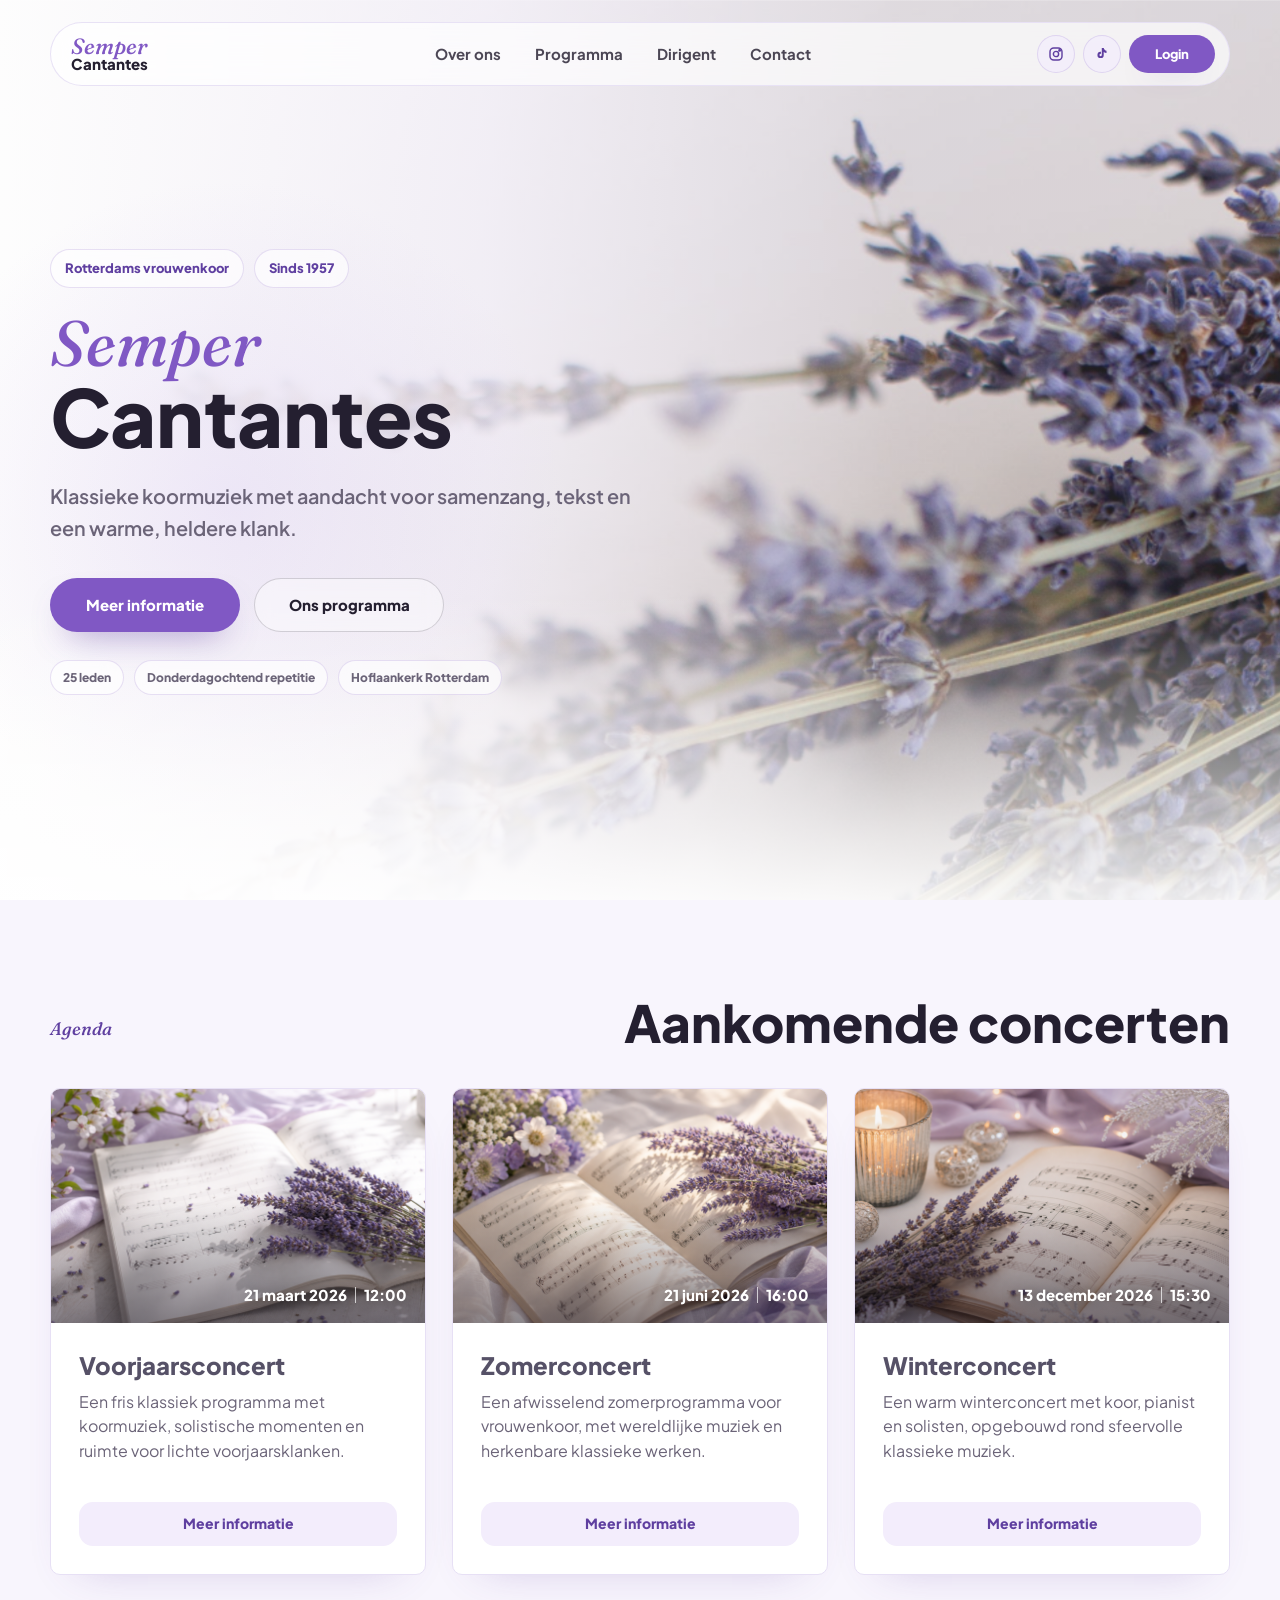
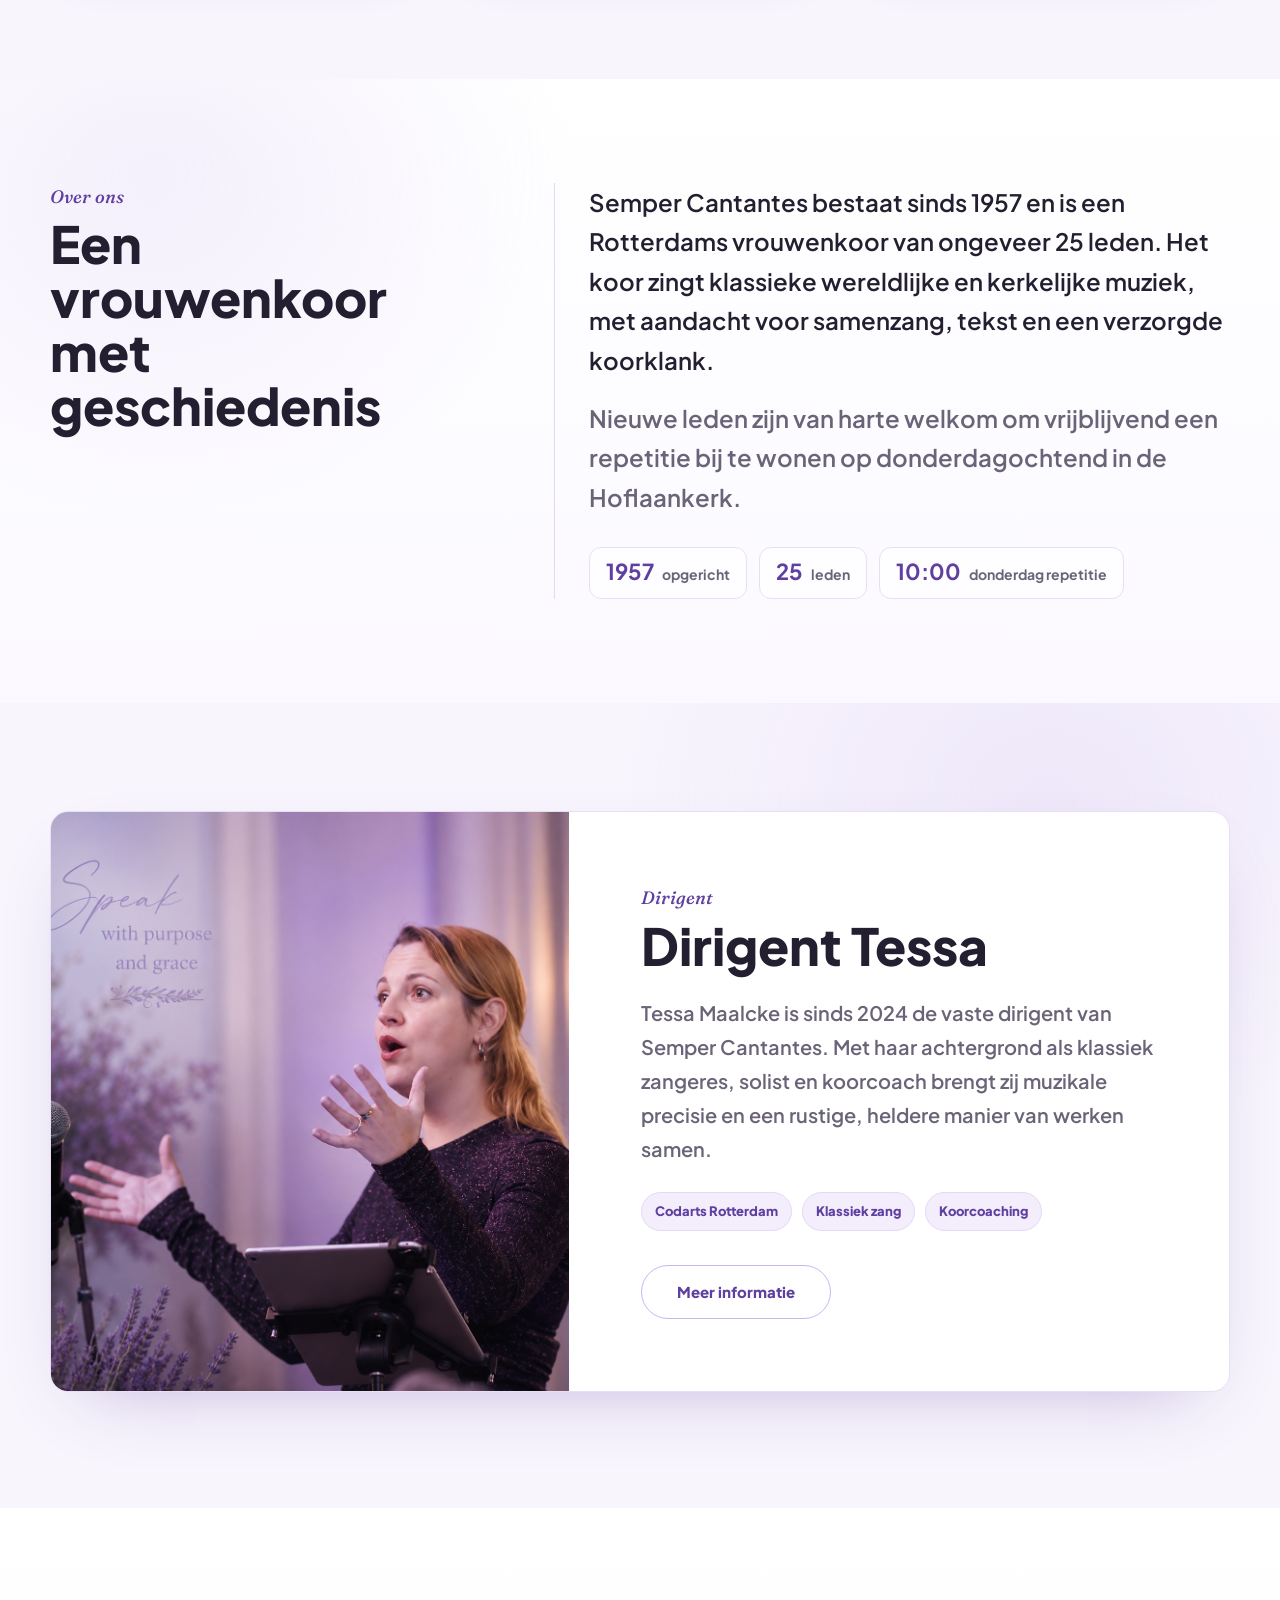
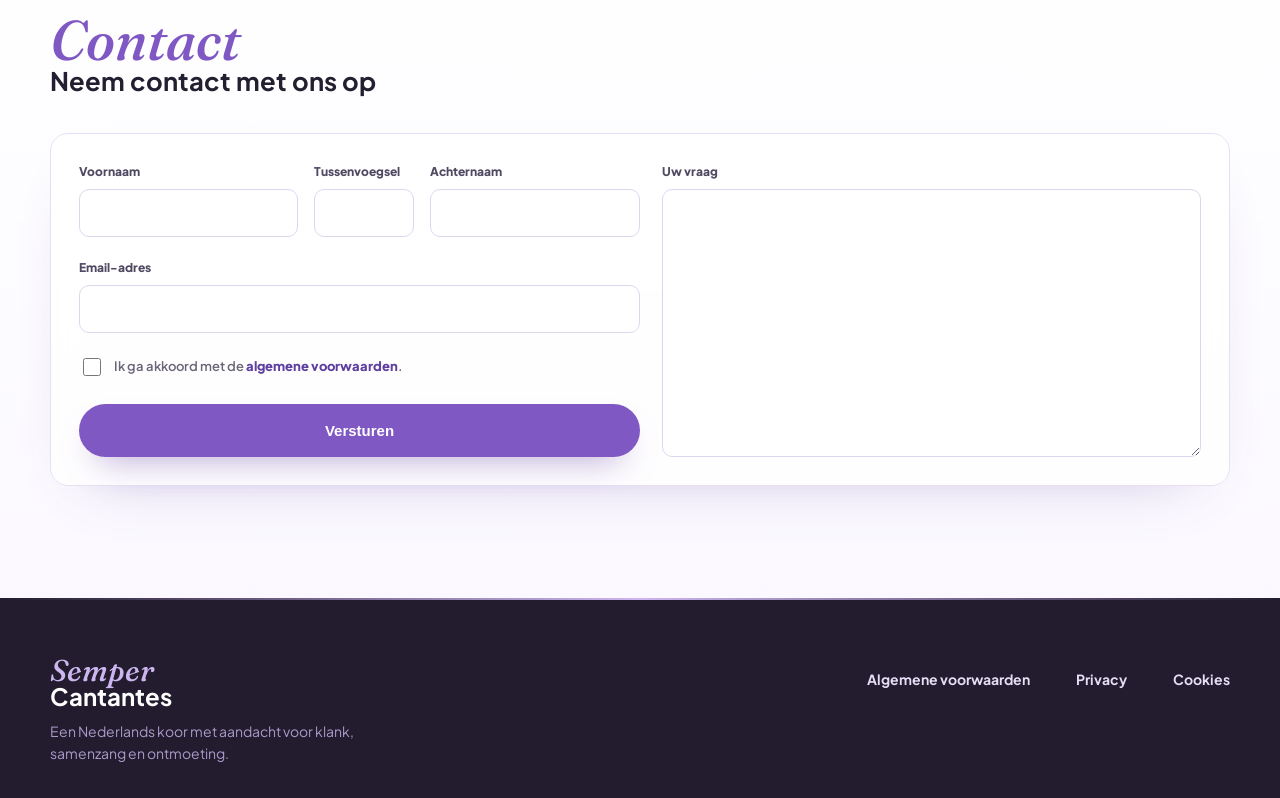
==== index.html @ 32cbefc5 "Trigger branch Pages refresh" ====
<!doctype html>
<html lang="nl">
  <head>
    <meta charset="utf-8">
    <meta name="viewport" content="width=device-width, initial-scale=1">
    <title>Semper Cantantes</title>
    <meta
      name="description"
      content="Semper Cantantes is een Nederlands koor met concerten, informatie over de dirigent en contactmogelijkheden."
    >
    <link rel="preconnect" href="https://fonts.googleapis.com">
    <link rel="preconnect" href="https://fonts.gstatic.com" crossorigin>
    <link
      href="https://fonts.googleapis.com/css2?family=Fraunces:ital,opsz,wght@0,9..144,500;0,9..144,650;1,9..144,500;1,9..144,650&family=Plus+Jakarta+Sans:wght@400;500;600;700;800&display=swap"
      rel="stylesheet"
    >
    <link rel="stylesheet" href="styles.css?v=mobile-20260706">
  </head>
  <body data-version="mobile-20260706">
    <header class="hero" id="home">
      <nav class="site-nav" aria-label="Hoofdnavigatie">
        <a class="nav-brand" href="#home" aria-label="Semper Cantantes home">
          <span>Semper</span>
          <strong>Cantantes</strong>
        </a>
        <details class="mobile-nav">
          <summary aria-label="Open menu">
            <span>Menu</span>
            <i aria-hidden="true"></i>
          </summary>
          <div class="mobile-nav-panel">
            <a class="nav-link" href="#over-ons">Over ons</a>
            <a class="nav-link" href="#concerten">Programma</a>
            <a class="nav-link" href="#dirigent-title">Dirigent</a>
            <a class="nav-link" href="#contact">Contact</a>
            <div class="mobile-socials" aria-label="Social media">
              <a class="social-link" href="#" aria-label="Instagram">
                <svg viewBox="0 0 24 24" aria-hidden="true">
                  <rect x="4" y="4" width="16" height="16" rx="5"></rect>
                  <circle cx="12" cy="12" r="3.5"></circle>
                  <circle cx="16.8" cy="7.2" r="1"></circle>
                </svg>
              </a>
              <a class="social-link" href="#" aria-label="TikTok">
                <svg viewBox="0 0 24 24" aria-hidden="true">
                  <path d="M14.3 4v9.2a4.2 4.2 0 1 1-3.7-4.1v2.8a1.5 1.5 0 1 0 1.1 1.4V4h2.6c.4 2 1.8 3.4 3.7 3.8v2.7a6.6 6.6 0 0 1-3.7-1.2Z"></path>
                </svg>
              </a>
              <a class="login-link" href="#">Login</a>
            </div>
          </div>
        </details>
        <div class="nav-links">
          <a class="nav-link" href="#over-ons">Over ons</a>
          <a class="nav-link" href="#concerten">Programma</a>
          <a class="nav-link" href="#dirigent-title">Dirigent</a>
          <a class="nav-link" href="#contact">Contact</a>
        </div>
        <div class="nav-actions">
          <a class="social-link" href="#" aria-label="Instagram">
            <svg viewBox="0 0 24 24" aria-hidden="true">
              <rect x="4" y="4" width="16" height="16" rx="5"></rect>
              <circle cx="12" cy="12" r="3.5"></circle>
              <circle cx="16.8" cy="7.2" r="1"></circle>
            </svg>
          </a>
          <a class="social-link" href="#" aria-label="TikTok">
            <svg viewBox="0 0 24 24" aria-hidden="true">
              <path d="M14.3 4v9.2a4.2 4.2 0 1 1-3.7-4.1v2.8a1.5 1.5 0 1 0 1.1 1.4V4h2.6c.4 2 1.8 3.4 3.7 3.8v2.7a6.6 6.6 0 0 1-3.7-1.2Z"></path>
            </svg>
          </a>
          <a class="login-link" href="#">Login</a>
        </div>
      </nav>

      <div class="hero-content">
        <div class="hero-kicker">
          <span>Rotterdams vrouwenkoor</span>
          <span>Sinds 1957</span>
        </div>
        <p class="brand-script">Semper</p>
        <h1>Cantantes</h1>
        <p class="hero-copy">
          Klassieke koormuziek met aandacht voor samenzang, tekst en een
          warme, heldere klank.
        </p>
        <div class="hero-actions" aria-label="Belangrijke acties">
          <a class="button button-primary" href="#over-ons">Meer informatie</a>
          <a class="button button-ghost" href="#concerten">Ons programma</a>
        </div>
        <div class="hero-details" aria-label="Kerngegevens Semper Cantantes">
          <span>25 leden</span>
          <span>Donderdagochtend repetitie</span>
          <span>Hoflaankerk Rotterdam</span>
        </div>
      </div>
    </header>

    <main>
      <section class="concert-section" id="concerten" aria-labelledby="concerten-title">
        <div class="section-inner">
          <div class="section-heading">
            <p class="eyebrow">Agenda</p>
            <h2 id="concerten-title">Aankomende concerten</h2>
          </div>

          <div class="concert-grid">
            <article class="concert-card">
              <div class="concert-image">
                <img src="assets/concert-voorjaar.png" alt="Bladmuziek met lavendel en voorjaarsbloesem">
                <div class="concert-date">21 maart 2026 <span></span> 12:00</div>
              </div>
              <div class="concert-body">
                <h3>Voorjaarsconcert</h3>
                <p>Een fris klassiek programma met koormuziek, solistische momenten en ruimte voor lichte voorjaarsklanken.</p>
                <a class="small-button" href="concert.html">Meer informatie</a>
              </div>
            </article>

            <article class="concert-card">
              <div class="concert-image">
                <img src="assets/concert-zomer.png" alt="Zomerse bladmuziek met lavendel en lichte bloemen">
                <div class="concert-date">21 juni 2026 <span></span> 16:00</div>
              </div>
              <div class="concert-body">
                <h3>Zomerconcert</h3>
                <p>Een afwisselend zomerprogramma voor vrouwenkoor, met wereldlijke muziek en herkenbare klassieke werken.</p>
                <a class="small-button" href="concert.html">Meer informatie</a>
              </div>
            </article>

            <article class="concert-card">
              <div class="concert-image">
                <img src="assets/concert-winter.png" alt="Bladmuziek met lavendel en warm winterlicht">
                <div class="concert-date">13 december 2026 <span></span> 15:30</div>
              </div>
              <div class="concert-body">
                <h3>Winterconcert</h3>
                <p>Een warm winterconcert met koor, pianist en solisten, opgebouwd rond sfeervolle klassieke muziek.</p>
                <a class="small-button" href="concert.html">Meer informatie</a>
              </div>
            </article>
          </div>
        </div>
      </section>

      <section class="about-section" id="over-ons" aria-labelledby="over-title">
        <div class="section-inner about-grid">
          <div class="about-heading">
            <p class="eyebrow">Over ons</p>
            <h2 id="over-title">Een vrouwenkoor met geschiedenis</h2>
          </div>
          <div class="about-copy">
            <p>
              Semper Cantantes bestaat sinds 1957 en is een Rotterdams
              vrouwenkoor van ongeveer 25 leden. Het koor zingt klassieke
              wereldlijke en kerkelijke muziek, met aandacht voor samenzang,
              tekst en een verzorgde koorklank.
            </p>
            <p>
              Nieuwe leden zijn van harte welkom om vrijblijvend een repetitie
              bij te wonen op donderdagochtend in de Hoflaankerk.
            </p>
            <div class="about-facts" aria-label="Kerngegevens over Semper Cantantes">
              <span><strong>1957</strong> opgericht</span>
              <span><strong>25</strong> leden</span>
              <span><strong>10:00</strong> donderdag repetitie</span>
            </div>
          </div>
        </div>
      </section>

      <section class="conductor-section" aria-labelledby="dirigent-title">
        <div class="conductor-card">
          <div class="conductor-image">
            <img src="assets/dirigent-tessa-lavender.png" alt="Dirigent Tessa tijdens een repetitie">
          </div>
          <div class="conductor-copy">
            <p class="eyebrow">Dirigent</p>
            <h2 id="dirigent-title">Dirigent Tessa</h2>
            <p>
              Tessa Maalcke is sinds 2024 de vaste dirigent van Semper
              Cantantes. Met haar achtergrond als klassiek zangeres, solist en
              koorcoach brengt zij muzikale precisie en een rustige, heldere
              manier van werken samen.
            </p>
            <div class="conductor-notes" aria-label="Achtergrond van dirigent Tessa">
              <span>Codarts Rotterdam</span>
              <span>Klassiek zang</span>
              <span>Koorcoaching</span>
            </div>
            <a class="button button-outline" href="#contact">Meer informatie</a>
          </div>
        </div>
      </section>

      <section class="contact-section" id="contact" aria-labelledby="contact-title">
        <div class="section-inner">
          <div class="contact-heading">
            <p class="brand-script">Contact</p>
            <h2 id="contact-title">Neem contact met ons op</h2>
          </div>

          <form class="contact-form">
            <div class="form-left">
              <label>
                Voornaam
                <input type="text" name="first-name" autocomplete="given-name">
              </label>
              <label>
                Tussenvoegsel
                <input type="text" name="prefix" autocomplete="additional-name">
              </label>
              <label>
                Achternaam
                <input type="text" name="last-name" autocomplete="family-name">
              </label>
              <label class="wide">
                Email-adres
                <input type="email" name="email" autocomplete="email">
              </label>
              <label class="checkbox-row">
                <input type="checkbox" name="terms">
                <span>Ik ga akkoord met de <a href="#">algemene voorwaarden</a>.</span>
              </label>
              <button class="button button-primary form-submit" type="submit">Versturen</button>
            </div>

            <label class="message-field">
              Uw vraag
              <textarea name="message"></textarea>
            </label>
          </form>
        </div>
      </section>
    </main>

    <footer class="site-footer">
      <div class="footer-inner">
        <div class="footer-brand">
          <p class="brand-script">Semper</p>
          <strong>Cantantes</strong>
          <span>Een Nederlands koor met aandacht voor klank, samenzang en ontmoeting.</span>
        </div>
        <nav aria-label="Footer navigatie">
          <a href="#">Algemene voorwaarden</a>
          <a href="#">Privacy</a>
          <a href="#">Cookies</a>
        </nav>
      </div>
    </footer>
    <script>
      document.querySelectorAll(".mobile-nav a").forEach((link) => {
        link.addEventListener("click", () => {
          link.closest(".mobile-nav").removeAttribute("open");
        });
      });
    </script>
  </body>
</html>
---- styles.css ----
:root {
  --bg: #ffffff;
  --bg-soft: #f8f5fd;
  --bg-lavender: #f0ebfb;
  --lav-100: #f3edfc;
  --lav-200: #e4d8f8;
  --lav-300: #cbb6ef;
  --lav-500: #9a72dc;
  --lav-600: #8058c4;
  --lav-700: #5f3fa0;
  --ink: #241f30;
  --ink-soft: #6b6478;
  --ink-faint: #9a93a8;
  --line: #e7e0f5;
  --white: #ffffff;
  --plum: #221c2e;
  --shadow: 0 24px 60px -32px rgba(95, 63, 160, 0.36);
  --radius-lg: 18px;
  --radius-md: 12px;
  --radius-pill: 999px;
  --font-display: "Fraunces", Georgia, serif;
  --font-body: "Plus Jakarta Sans", "Segoe UI", Arial, sans-serif;
  --maxw: 1180px;
}

* {
  box-sizing: border-box;
}

html {
  scroll-behavior: smooth;
}

body {
  margin: 0;
  color: var(--ink);
  background: var(--bg);
  font-family: var(--font-body);
  line-height: 1.6;
  -webkit-font-smoothing: antialiased;
}

a {
  color: inherit;
  text-decoration: none;
}

img {
  display: block;
  max-width: 100%;
}

h1,
h2,
h3,
p {
  margin-top: 0;
}

h1,
h2,
h3 {
  color: var(--ink);
  font-weight: 800;
  letter-spacing: 0;
  line-height: 1.05;
}

.hero {
  position: relative;
  display: flex;
  flex-direction: column;
  min-height: 100vh;
  min-height: 100svh;
  overflow: hidden;
  background:
    radial-gradient(36% 50% at 18% 56%, rgba(203, 182, 239, 0.24), transparent 72%),
    linear-gradient(90deg, rgba(255, 255, 255, 0.94) 0%, rgba(248, 245, 253, 0.78) 38%, rgba(248, 245, 253, 0.12) 70%),
    url("assets/hero-lavender.png") center / cover no-repeat;
}

.hero::after {
  content: "";
  position: absolute;
  inset: auto 0 0;
  height: 34%;
  background: linear-gradient(180deg, transparent, rgba(255, 255, 255, 0.9));
  pointer-events: none;
}

.site-nav {
  position: relative;
  z-index: 2;
  display: flex;
  align-items: center;
  justify-content: space-between;
  gap: 24px;
  width: min(var(--maxw), calc(100% - 56px));
  margin: 22px auto 0;
  padding: 12px 14px 12px 20px;
  color: var(--ink);
  font-size: 15px;
  font-weight: 700;
  border: 1px solid rgba(231, 224, 245, 0.92);
  border-radius: var(--radius-pill);
  background: rgba(255, 255, 255, 0.68);
  box-shadow: 0 18px 42px -34px rgba(95, 63, 160, 0.5);
  backdrop-filter: blur(16px);
}

.nav-brand {
  display: flex;
  flex: 0 0 auto;
  flex-direction: column;
  justify-content: center;
  min-width: 138px;
  line-height: 0.96;
}

.nav-brand span {
  color: var(--lav-600);
  font-family: var(--font-display);
  font-size: 22px;
  font-style: italic;
  font-weight: 500;
}

.nav-brand strong {
  color: var(--ink);
  font-size: 15px;
  font-weight: 800;
}

.nav-links,
.nav-actions {
  display: flex;
  align-items: center;
}

.nav-links {
  justify-content: center;
  gap: clamp(18px, 3vw, 34px);
}

.nav-link {
  position: relative;
  white-space: nowrap;
  color: rgba(36, 31, 48, 0.82);
}

.nav-link::after {
  content: "";
  position: absolute;
  right: 100%;
  bottom: -7px;
  left: 0;
  height: 2px;
  border-radius: var(--radius-pill);
  background: var(--lav-600);
  transition: right 180ms ease;
}

.nav-link:hover::after {
  right: 0;
}

.nav-actions {
  justify-content: flex-end;
  gap: 8px;
}

.mobile-nav {
  display: none;
}

.social-link,
.login-link {
  display: inline-flex;
  align-items: center;
  justify-content: center;
  min-height: 38px;
  border-radius: var(--radius-pill);
  font-size: 13px;
  font-weight: 800;
  transition: transform 160ms ease, border-color 160ms ease, background 160ms ease;
}

.social-link {
  width: 38px;
  color: var(--lav-700);
  border: 1px solid rgba(128, 88, 196, 0.18);
  background: rgba(243, 237, 252, 0.78);
}

.social-link svg {
  width: 18px;
  height: 18px;
  fill: none;
  stroke: currentColor;
  stroke-width: 1.9;
  stroke-linecap: round;
  stroke-linejoin: round;
}

.social-link[aria-label="TikTok"] svg {
  fill: currentColor;
  stroke: none;
}

.login-link {
  min-width: 86px;
  padding: 0 18px;
  text-align: center;
  color: var(--white);
  background: var(--lav-600);
  box-shadow: 0 14px 26px -18px rgba(95, 63, 160, 0.7);
}

.social-link:hover,
.login-link:hover {
  transform: translateY(-2px);
}

.hero-content {
  position: relative;
  z-index: 1;
  width: min(610px, calc(100% - 56px));
  margin: auto 0 auto max(28px, calc((100vw - var(--maxw)) / 2));
  padding: 54px 0 96px;
}

.hero-kicker {
  display: flex;
  flex-wrap: wrap;
  gap: 10px;
  margin-bottom: 24px;
}

.hero-kicker span,
.hero-details span {
  display: inline-flex;
  align-items: center;
  border: 1px solid rgba(128, 88, 196, 0.18);
  border-radius: var(--radius-pill);
  background: rgba(255, 255, 255, 0.64);
  color: var(--lav-700);
  font-size: 13px;
  font-weight: 800;
  backdrop-filter: blur(10px);
}

.hero-kicker span {
  min-height: 36px;
  padding: 8px 14px;
}

.brand-script {
  margin: 0;
  color: var(--lav-600);
  font-family: var(--font-display);
  font-size: clamp(38px, 5vw, 68px);
  font-style: italic;
  font-weight: 500;
  line-height: 0.98;
}

h1 {
  margin-bottom: 22px;
  font-size: clamp(48px, 6.2vw, 82px);
}

.hero-copy {
  max-width: 46ch;
  margin-bottom: 34px;
  color: var(--ink-soft);
  font-size: clamp(17px, 1.55vw, 21px);
  font-weight: 600;
}

.hero-actions {
  display: flex;
  flex-wrap: wrap;
  gap: 14px;
}

.hero-details {
  display: flex;
  flex-wrap: wrap;
  gap: 10px;
  max-width: 560px;
  margin-top: 28px;
}

.hero-details span {
  min-height: 34px;
  padding: 7px 12px;
  color: var(--ink-soft);
  font-size: 12px;
}

.button,
.small-button {
  display: inline-flex;
  align-items: center;
  justify-content: center;
  min-height: 50px;
  border-radius: var(--radius-pill);
  font-weight: 800;
  transition: transform 160ms ease, box-shadow 160ms ease, background 160ms ease, color 160ms ease, border-color 160ms ease;
}

.button {
  min-width: 190px;
  padding: 14px 28px;
  font-size: 15px;
}

.button:hover,
.small-button:hover,
.social-link:hover,
.login-link:hover {
  transform: translateY(-2px);
}

.button-primary {
  color: var(--white);
  background: var(--lav-600);
  box-shadow: 0 16px 34px -18px rgba(95, 63, 160, 0.72);
}

.button-primary:hover {
  background: var(--lav-700);
}

.button-ghost {
  color: var(--ink);
  border: 1.5px solid rgba(36, 31, 48, 0.18);
  background: rgba(255, 255, 255, 0.42);
  backdrop-filter: blur(10px);
}

.button-ghost:hover {
  color: var(--lav-700);
  border-color: var(--lav-600);
}

.button-outline {
  color: var(--lav-700);
  border: 1.5px solid var(--lav-300);
  background: var(--white);
}

.section-inner {
  width: min(var(--maxw), calc(100% - 56px));
  margin: 0 auto;
}

.concert-section,
.conductor-section {
  background: var(--bg-soft);
}

.concert-section {
  padding: 96px 0 104px;
}

.section-heading {
  display: flex;
  align-items: flex-end;
  justify-content: space-between;
  gap: 32px;
  margin-bottom: 38px;
}

.eyebrow {
  margin-bottom: 6px;
  color: var(--lav-700);
  font-family: var(--font-display);
  font-size: 18px;
  font-style: italic;
  font-weight: 500;
  letter-spacing: 0;
  text-transform: none;
}

h2 {
  margin-bottom: 0;
  font-size: clamp(34px, 4vw, 52px);
}

.concert-grid {
  display: grid;
  grid-template-columns: repeat(3, minmax(0, 1fr));
  gap: 26px;
}

.concert-card {
  display: flex;
  flex-direction: column;
  overflow: hidden;
  min-width: 0;
  border: 1px solid var(--line);
  border-radius: 10px;
  background: var(--white);
  box-shadow: 0 18px 44px -30px rgba(95, 63, 160, 0.32);
}

.concert-image {
  position: relative;
  overflow: hidden;
  background: var(--lav-200);
}

.concert-image::after {
  content: "";
  position: absolute;
  inset: 0;
  background: linear-gradient(180deg, transparent 48%, rgba(24, 20, 34, 0.5));
}

.concert-image img {
  width: 100%;
  aspect-ratio: 16 / 10;
  object-fit: cover;
  transition: transform 240ms ease;
}

.concert-card:hover .concert-image img {
  transform: scale(1.035);
}

.concert-date {
  position: absolute;
  right: 18px;
  bottom: 16px;
  z-index: 1;
  display: inline-flex;
  align-items: center;
  gap: 8px;
  padding: 0;
  color: var(--white);
  background: transparent;
  font-size: 15px;
  font-weight: 800;
  text-shadow: 0 2px 16px rgba(0, 0, 0, 0.54);
  box-shadow: none;
}

.concert-date span {
  width: 1px;
  height: 16px;
  background: rgba(255, 255, 255, 0.72);
}

.concert-body {
  display: flex;
  flex-direction: column;
  flex: 1;
  gap: 12px;
  padding: 30px 28px 28px;
}

.concert-body h3 {
  margin-bottom: 0;
  color: #565167;
  font-size: 24px;
}

.concert-body p {
  min-height: 88px;
  margin-bottom: 12px;
  color: var(--ink-soft);
  font-size: 16px;
  line-height: 1.55;
}

.small-button {
  width: 100%;
  min-height: 44px;
  color: var(--lav-700);
  border-radius: 14px;
  background: var(--lav-100);
  font-size: 14px;
}

.small-button:hover {
  background: var(--lav-200);
}

.about-section {
  position: relative;
  padding: 104px 0;
  background:
    radial-gradient(48% 80% at 12% 15%, rgba(203, 182, 239, 0.2), transparent 68%),
    linear-gradient(180deg, var(--white) 0%, #fbf9ff 100%);
}

.about-grid {
  display: grid;
  grid-template-columns: minmax(260px, 0.78fr) minmax(320px, 1.22fr);
  gap: 72px;
  align-items: start;
}

.about-heading {
  position: sticky;
  top: 32px;
}

.about-heading h2 {
  max-width: 10ch;
}

.about-copy {
  max-width: 720px;
  padding-left: 34px;
  border-left: 1.5px solid var(--lav-200);
}

.about-copy p {
  margin-bottom: 18px;
  color: var(--ink-soft);
  font-size: clamp(18px, 2vw, 24px);
  font-weight: 600;
  line-height: 1.65;
}

.about-copy p:first-child {
  color: var(--ink);
}

.about-facts {
  display: flex;
  flex-wrap: wrap;
  gap: 12px;
  margin-top: 30px;
}

.about-facts span {
  display: inline-flex;
  align-items: baseline;
  gap: 8px;
  padding: 12px 16px;
  color: var(--ink-soft);
  border: 1px solid var(--line);
  border-radius: var(--radius-md);
  background: rgba(255, 255, 255, 0.72);
  box-shadow: 0 16px 36px -30px rgba(95, 63, 160, 0.34);
  font-size: 14px;
  font-weight: 700;
}

.about-facts strong {
  color: var(--lav-700);
  font-size: 22px;
  line-height: 1;
}

.conductor-section {
  position: relative;
  padding: 108px 0 116px;
  background:
    radial-gradient(54% 70% at 82% 12%, rgba(203, 182, 239, 0.22), transparent 62%),
    var(--bg-soft);
}

.conductor-card {
  display: grid;
  grid-template-columns: minmax(320px, 0.88fr) minmax(320px, 1.12fr);
  overflow: hidden;
  width: min(var(--maxw), calc(100% - 56px));
  margin: 0 auto;
  border: 1px solid var(--line);
  border-radius: var(--radius-lg);
  background: var(--white);
  box-shadow: 0 28px 70px -38px rgba(95, 63, 160, 0.42);
}

.conductor-image {
  position: relative;
  min-height: 460px;
  background: var(--lav-100);
}

.conductor-image::after {
  content: "";
  position: absolute;
  inset: 0;
  background:
    linear-gradient(180deg, transparent 60%, rgba(36, 31, 48, 0.14)),
    radial-gradient(65% 65% at 25% 18%, rgba(255, 255, 255, 0.24), transparent 70%);
  pointer-events: none;
}

.conductor-card img {
  width: 100%;
  height: 100%;
  object-fit: cover;
  object-position: 44% center;
}

.conductor-copy {
  display: flex;
  flex-direction: column;
  justify-content: center;
  padding: clamp(42px, 6vw, 72px);
}

.conductor-copy h2 {
  margin-bottom: 24px;
}

.conductor-copy p:not(.eyebrow) {
  max-width: 52ch;
  margin-bottom: 26px;
  color: var(--ink-soft);
  font-size: clamp(17px, 1.8vw, 20px);
  font-weight: 600;
  line-height: 1.7;
}

.conductor-notes {
  display: flex;
  flex-wrap: wrap;
  gap: 10px;
  margin-bottom: 34px;
}

.conductor-notes span {
  display: inline-flex;
  align-items: center;
  min-height: 38px;
  padding: 8px 13px;
  color: var(--lav-700);
  border: 1px solid var(--lav-200);
  border-radius: var(--radius-pill);
  background: var(--lav-100);
  font-size: 13px;
  font-weight: 800;
}

.conductor-copy .button {
  align-self: flex-start;
}

.contact-section {
  padding: 104px 0 112px;
  background:
    linear-gradient(180deg, var(--white) 0%, #fbf9ff 100%);
}

.contact-heading {
  max-width: 760px;
  margin-bottom: 38px;
}

.contact-heading .brand-script {
  font-size: clamp(40px, 4.4vw, 56px);
  line-height: 1;
}

.contact-heading h2 {
  color: var(--ink);
  font-size: clamp(20px, 2vw, 26px);
  font-weight: 700;
}

.contact-form {
  display: grid;
  grid-template-columns: minmax(340px, 1.02fr) minmax(340px, 0.98fr);
  gap: 22px;
  padding: 28px;
  border: 1px solid var(--line);
  border-radius: var(--radius-lg);
  background: rgba(255, 255, 255, 0.78);
  box-shadow: 0 24px 60px -42px rgba(95, 63, 160, 0.42);
  backdrop-filter: blur(12px);
}

.form-left {
  display: grid;
  grid-template-columns: minmax(150px, 1.2fr) minmax(90px, 0.55fr) minmax(150px, 1.15fr);
  gap: 16px;
}

label {
  display: flex;
  flex-direction: column;
  gap: 8px;
  color: #504962;
  font-size: 12px;
  font-weight: 800;
  letter-spacing: 0;
}

input,
textarea {
  width: 100%;
  border: 1px solid #ddd6ef;
  border-radius: 10px;
  color: var(--ink);
  background: #ffffff;
  font: inherit;
  font-size: 15px;
  transition: border-color 160ms ease, background 160ms ease, box-shadow 160ms ease;
}

input:focus,
textarea:focus {
  outline: none;
  border-color: var(--lav-500);
  background: var(--white);
  box-shadow: 0 0 0 4px rgba(154, 114, 220, 0.12);
}

input {
  height: 48px;
  padding: 10px 13px;
}

textarea {
  min-height: 268px;
  padding: 13px;
  resize: vertical;
}

.wide,
.checkbox-row,
.form-submit {
  grid-column: 1 / -1;
}

.checkbox-row {
  display: flex;
  flex-direction: row;
  align-items: flex-start;
  gap: 10px;
  margin: 2px 0 4px;
  color: var(--ink-soft);
  font-size: 13px;
  font-weight: 600;
}

.checkbox-row input {
  flex: 0 0 auto;
  width: 18px;
  height: 18px;
  margin-top: 2px;
  accent-color: var(--lav-600);
}

.checkbox-row a {
  color: var(--lav-700);
  font-weight: 800;
}

.form-submit {
  width: 100%;
  min-height: 48px;
  border: 0;
  cursor: pointer;
}

.message-field {
  height: 100%;
}

.message-field textarea {
  flex: 1;
}

.site-footer {
  position: relative;
  padding: 58px 0 34px;
  color: #d8cfee;
  background: var(--plum);
}

.site-footer::before {
  content: "";
  position: absolute;
  top: 0;
  right: 0;
  left: 0;
  height: 2px;
  background: linear-gradient(90deg, transparent, var(--lav-300), transparent);
}

.footer-inner {
  display: flex;
  align-items: flex-start;
  justify-content: space-between;
  gap: 38px;
  width: min(var(--maxw), calc(100% - 56px));
  margin: 0 auto;
}

.footer-brand {
  max-width: 340px;
}

.footer-brand .brand-script {
  color: var(--lav-300);
  font-size: 30px;
}

.footer-brand strong {
  display: block;
  margin: -2px 0 12px;
  color: var(--white);
  font-size: 24px;
  line-height: 1;
}

.footer-brand span {
  display: block;
  color: #a99bc9;
  font-size: 14px;
}

.footer-inner nav {
  display: flex;
  flex-wrap: wrap;
  gap: clamp(20px, 4vw, 46px);
  padding-top: 12px;
  font-size: 14px;
  font-weight: 700;
}

.footer-inner a {
  color: #e5def5;
}

.footer-inner a:hover {
  color: var(--white);
}

@media (max-width: 1000px) {
  .hero {
    background:
      linear-gradient(90deg, rgba(255, 255, 255, 0.9), rgba(248, 245, 253, 0.54)),
      url("assets/hero-lavender.png") 62% center / cover no-repeat;
  }

  .site-nav,
  .section-inner,
  .footer-inner {
    width: min(100% - 36px, 720px);
  }

  .site-nav {
    flex-wrap: wrap;
    gap: 14px 18px;
    padding: 12px 14px 14px;
    border-radius: 26px;
  }

  .nav-brand {
    min-width: 124px;
  }

  .nav-links {
    order: 3;
    width: 100%;
    justify-content: flex-start;
    gap: 18px;
    overflow-x: auto;
    padding: 4px 2px 2px;
    scrollbar-width: none;
  }

  .nav-links::-webkit-scrollbar {
    display: none;
  }

  .nav-actions {
    margin-left: auto;
  }

  .hero-content {
    width: min(100% - 36px, 620px);
    margin: auto auto;
    padding-top: 72px;
  }

  .concert-grid,
  .about-grid,
  .conductor-card,
  .contact-form {
    grid-template-columns: 1fr;
  }

  .about-heading {
    position: static;
  }

  .about-heading h2 {
    max-width: 100%;
  }

  .about-copy {
    padding-left: 0;
    border-left: 0;
  }

  .concert-grid {
    gap: 28px;
  }

  .conductor-card {
    width: min(100% - 36px, 720px);
  }

  .conductor-image {
    min-height: 360px;
  }

  .footer-inner {
    flex-direction: column;
  }
}

@media (max-width: 640px) {
  .hero {
    min-height: 100svh;
    background:
      linear-gradient(180deg, rgba(255, 255, 255, 0.93) 0%, rgba(248, 245, 253, 0.84) 48%, rgba(248, 245, 253, 0.46) 100%),
      url("assets/hero-lavender.png") 68% center / cover no-repeat;
  }

  .site-nav {
    width: min(100% - 28px, 520px);
    margin-top: 12px;
    flex-wrap: nowrap;
    gap: 12px;
    padding: 10px 10px 10px 16px;
    border-radius: 22px;
    font-size: 13px;
  }

  .nav-brand {
    min-width: 110px;
  }

  .nav-brand span {
    font-size: 19px;
  }

  .nav-brand strong {
    font-size: 13px;
  }

  .nav-links,
  .nav-actions {
    display: none;
  }

  .mobile-nav {
    position: relative;
    display: block;
    margin-left: auto;
  }

  .mobile-nav summary {
    display: inline-flex;
    align-items: center;
    justify-content: center;
    gap: 10px;
    min-height: 38px;
    padding: 0 14px 0 16px;
    border-radius: var(--radius-pill);
    color: var(--white);
    background: var(--lav-600);
    box-shadow: 0 14px 26px -18px rgba(95, 63, 160, 0.72);
    cursor: pointer;
    list-style: none;
  }

  .mobile-nav summary::-webkit-details-marker {
    display: none;
  }

  .mobile-nav summary span {
    font-size: 13px;
    font-weight: 800;
  }

  .mobile-nav summary i,
  .mobile-nav summary i::before,
  .mobile-nav summary i::after {
    display: block;
    width: 15px;
    height: 2px;
    border-radius: var(--radius-pill);
    background: currentColor;
    transition: transform 180ms ease, opacity 180ms ease;
  }

  .mobile-nav summary i {
    position: relative;
  }

  .mobile-nav summary i::before,
  .mobile-nav summary i::after {
    content: "";
    position: absolute;
    left: 0;
  }

  .mobile-nav summary i::before {
    top: -5px;
  }

  .mobile-nav summary i::after {
    top: 5px;
  }

  .mobile-nav[open] summary i {
    background: transparent;
  }

  .mobile-nav[open] summary i::before {
    transform: translateY(5px) rotate(45deg);
  }

  .mobile-nav[open] summary i::after {
    transform: translateY(-5px) rotate(-45deg);
  }

  .mobile-nav-panel {
    position: absolute;
    top: calc(100% + 12px);
    right: 0;
    width: min(82vw, 310px);
    padding: 12px;
    border: 1px solid rgba(231, 224, 245, 0.96);
    border-radius: 20px;
    background: rgba(255, 255, 255, 0.96);
    box-shadow: 0 24px 54px -30px rgba(36, 31, 48, 0.45);
    backdrop-filter: blur(18px);
  }

  .mobile-nav-panel .nav-link {
    display: flex;
    align-items: center;
    min-height: 44px;
    padding: 0 12px;
    border-radius: 12px;
    color: var(--ink);
    font-size: 15px;
  }

  .mobile-nav-panel .nav-link:hover {
    background: var(--lav-100);
  }

  .mobile-nav-panel .nav-link::after {
    display: none;
  }

  .mobile-socials {
    display: flex;
    align-items: center;
    gap: 8px;
    margin-top: 10px;
    padding-top: 12px;
    border-top: 1px solid var(--line);
  }

  .social-link {
    width: 34px;
    min-height: 34px;
    font-size: 12px;
  }

  .login-link {
    min-width: 72px;
    min-height: 34px;
    padding: 0 14px;
    font-size: 12px;
  }

  .hero-content {
    width: min(100% - 34px, 520px);
    padding: 54px 0 58px;
    margin: auto auto;
  }

  .hero-kicker {
    gap: 8px;
    margin-bottom: 18px;
  }

  .hero-kicker span,
  .hero-details span {
    font-size: 11px;
  }

  .hero-kicker span {
    min-height: 31px;
    padding: 6px 10px;
  }

  .brand-script {
    font-size: 40px;
  }

  h1 {
    margin-bottom: 16px;
    font-size: clamp(44px, 15vw, 62px);
  }

  .hero-copy {
    max-width: 31ch;
    margin-bottom: 24px;
    font-size: 16px;
    line-height: 1.55;
    font-weight: 600;
  }

  .hero-actions {
    flex-direction: column;
    gap: 10px;
  }

  .button {
    width: 100%;
    min-height: 48px;
    padding: 13px 20px;
    font-size: 14px;
  }

  .hero-details {
    gap: 8px;
    margin-top: 20px;
  }

  .hero-details span {
    min-height: 30px;
    padding: 6px 9px;
  }

  .concert-section,
  .about-section,
  .conductor-section,
  .contact-section {
    padding: 58px 0;
  }

  .section-inner {
    width: min(100% - 32px, 520px);
  }

  .section-heading h2,
  .about-heading h2,
  .conductor-copy h2,
  .contact-heading h2 {
    font-size: clamp(30px, 9vw, 40px);
    line-height: 1.08;
  }

  .eyebrow {
    font-size: 11px;
  }

  .section-heading p,
  .about-copy p,
  .conductor-copy p,
  .contact-heading p {
    font-size: 15px;
    line-height: 1.65;
  }

  .concert-grid {
    gap: 22px;
  }

  .concert-card {
    border-radius: 14px;
  }

  .concert-image {
    min-height: 230px;
  }

  .concert-body h3 {
    font-size: 24px;
  }

  .concert-body p {
    font-size: 15px;
    line-height: 1.58;
  }

  .small-button {
    min-height: 44px;
    font-size: 13px;
  }

  .about-card,
  .conductor-card {
    border-radius: 18px;
  }

  .about-grid {
    gap: 26px;
  }

  .about-copy {
    gap: 18px;
  }

  .conductor-card {
    width: min(100% - 32px, 520px);
  }

  .conductor-image {
    min-height: 310px;
  }

  .conductor-copy {
    padding: 26px 22px 24px;
  }

  .conductor-notes {
    gap: 8px;
  }

  .conductor-notes span {
    font-size: 11px;
  }

  .contact-form {
    padding: 18px;
    border-radius: 14px;
  }

  .section-heading {
    display: block;
    margin-bottom: 26px;
  }

  .concert-body {
    padding: 22px;
  }

  .concert-date {
    right: 16px;
    justify-content: flex-end;
    font-size: 13px;
  }

  .form-left {
    grid-template-columns: 1fr;
  }

  .checkbox-row {
    font-size: 13px;
  }

  textarea {
    min-height: 220px;
  }

  .footer-inner {
    width: min(100% - 32px, 520px);
    gap: 24px;
    text-align: left;
  }

  .footer-inner nav {
    gap: 14px;
  }
}

@media (max-width: 390px) {
  .site-nav {
    width: min(100% - 20px, 360px);
    padding-left: 13px;
  }

  .nav-brand {
    min-width: 96px;
  }

  .nav-brand span {
    font-size: 17px;
  }

  .nav-brand strong {
    font-size: 12px;
  }

  .mobile-nav summary {
    min-height: 36px;
    padding: 0 12px;
  }

  .mobile-nav summary span {
    font-size: 12px;
  }

  .hero-content {
    width: min(100% - 28px, 360px);
  }

  h1 {
    font-size: 43px;
  }

  .hero-copy {
    font-size: 15px;
  }
}

.detail-page {
  background: var(--white);
}

.concert-detail-main {
  min-height: 100vh;
  padding: 92px 0 104px;
  display: flex;
  align-items: center;
}

.concert-detail {
  width: min(1020px, calc(100% - 96px));
  margin: 0 auto;
}

.detail-back {
  display: inline-flex;
  align-items: center;
  margin-bottom: 34px;
  color: var(--lav-600);
  font-size: 14px;
  font-weight: 800;
}

.detail-back::before {
  content: "";
  width: 8px;
  height: 8px;
  margin-right: 10px;
  border-left: 2px solid currentColor;
  border-bottom: 2px solid currentColor;
  transform: rotate(45deg);
}

.detail-grid {
  display: grid;
  grid-template-columns: minmax(300px, 1fr) minmax(300px, 1fr);
  align-items: center;
  gap: 46px 58px;
}

.detail-copy h1 {
  margin-bottom: 24px;
  color: var(--lav-600);
  font-family: var(--font-body);
  font-size: clamp(24px, 2.6vw, 32px);
  font-weight: 800;
  line-height: 1.12;
}

.detail-copy p {
  max-width: 430px;
  margin-bottom: 30px;
  color: #6f6f6f;
  font-size: clamp(19px, 1.9vw, 24px);
  line-height: 1.34;
  font-weight: 400;
}

.detail-copy p:last-child {
  margin-bottom: 0;
}

.detail-copy-secondary {
  padding-left: 4px;
}

.detail-media {
  margin: 0;
  padding: 20px;
  border: 1px solid #cfcbd4;
  background: var(--white);
  box-shadow: 0 12px 24px -22px rgba(36, 31, 48, 0.42);
}

.detail-media img {
  width: 100%;
  aspect-ratio: 1.05;
  object-fit: cover;
}

.detail-media-tall img {
  aspect-ratio: 0.88;
}

.detail-actions {
  display: flex;
  flex-wrap: wrap;
  gap: 14px;
  margin-top: 10px;
}

.detail-actions .button {
  min-width: 220px;
}

@media (max-width: 820px) {
  .concert-detail-main {
    display: block;
    padding: 54px 0 72px;
  }

  .concert-detail {
    width: min(100% - 36px, 620px);
  }

  .detail-grid {
    grid-template-columns: 1fr;
    gap: 34px;
  }

  .detail-media {
    padding: 14px;
  }

  .detail-copy p {
    font-size: 18px;
    max-width: 100%;
  }
}

@media (max-width: 560px) {
  .detail-actions .button {
    min-width: 100%;
  }
}
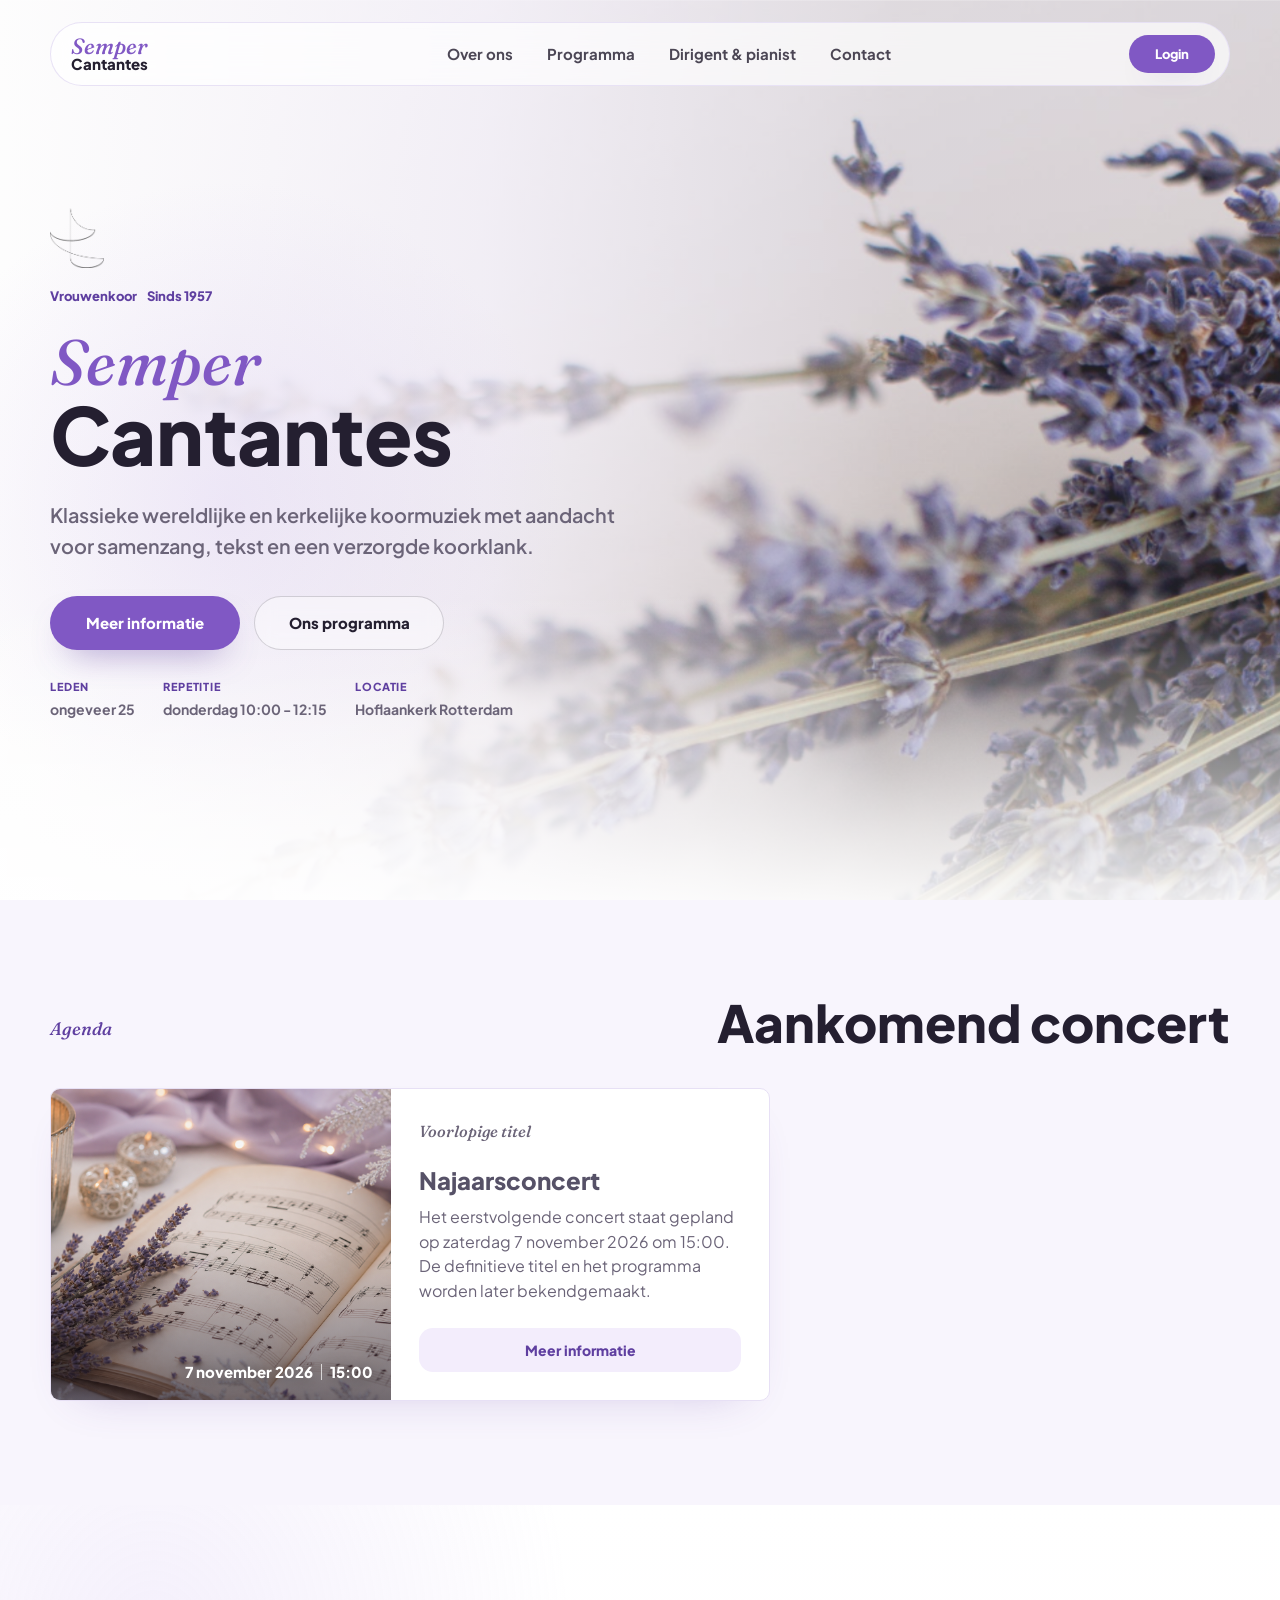
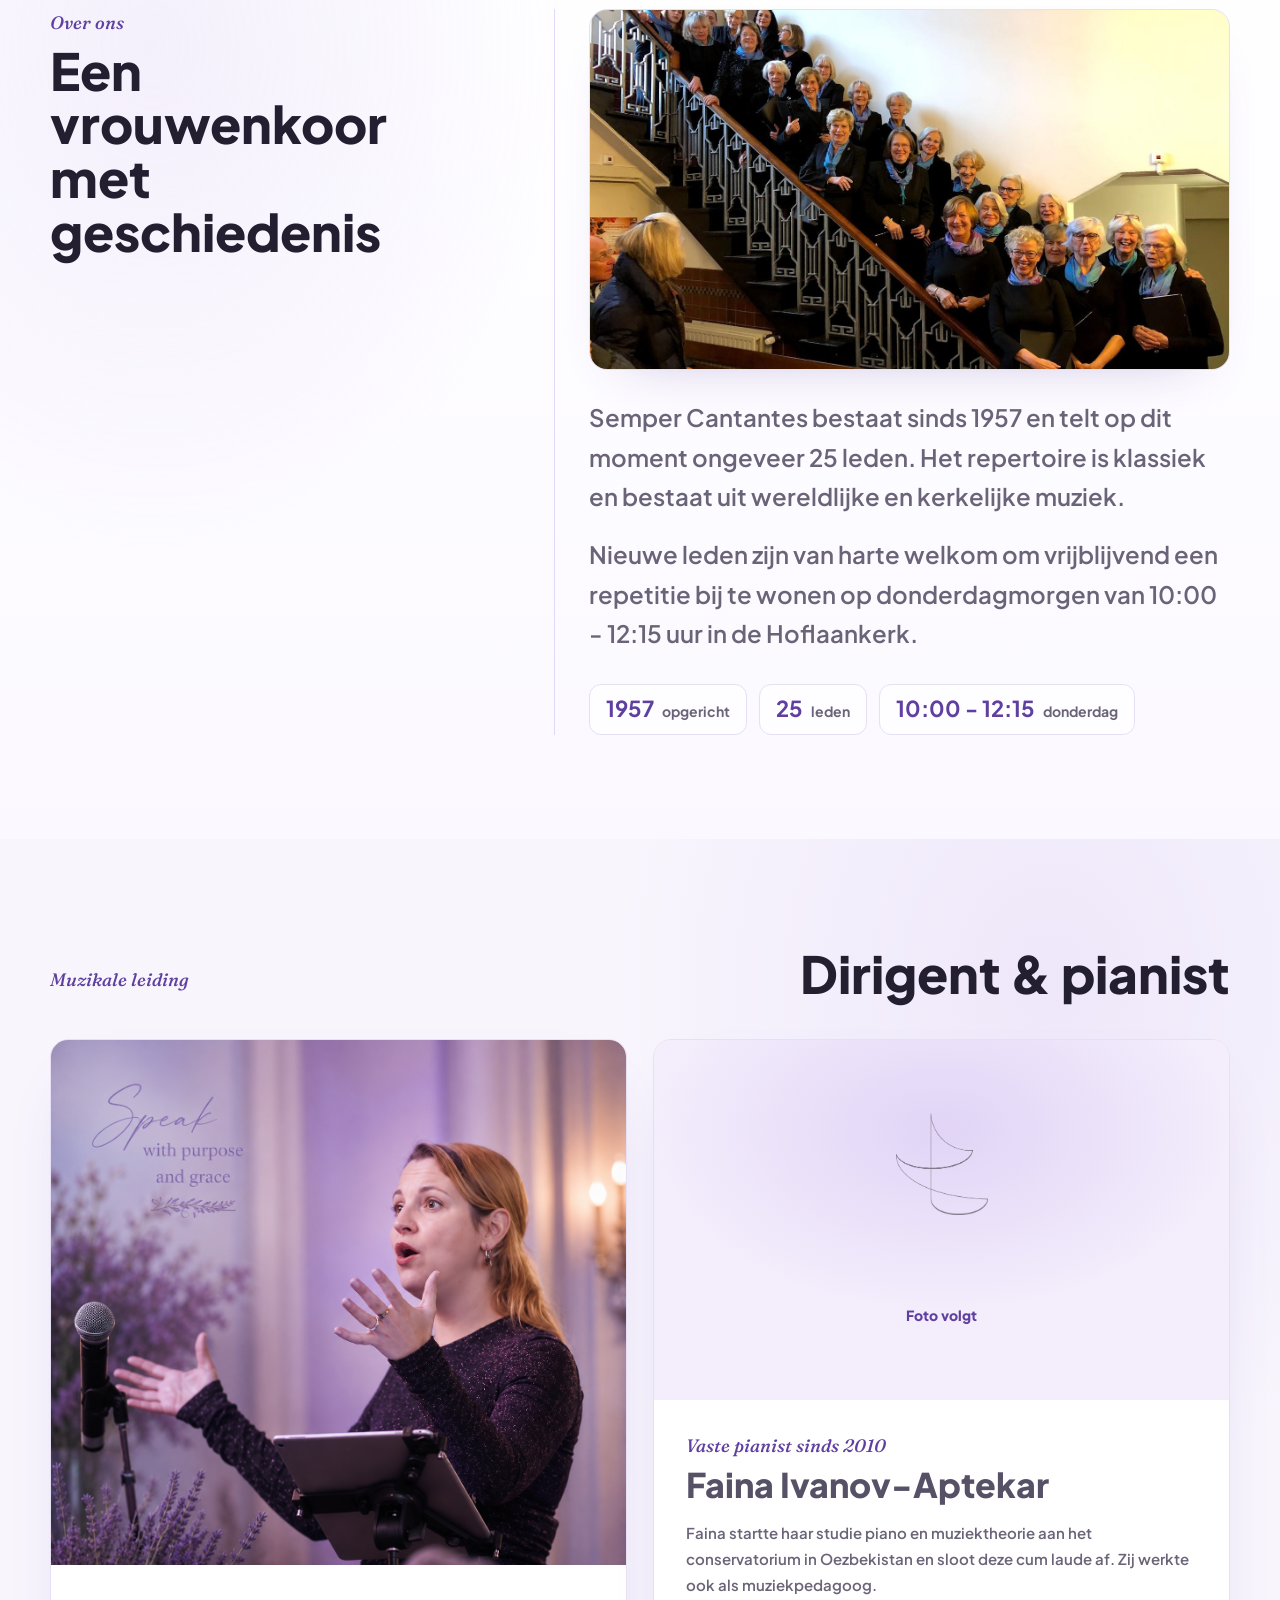
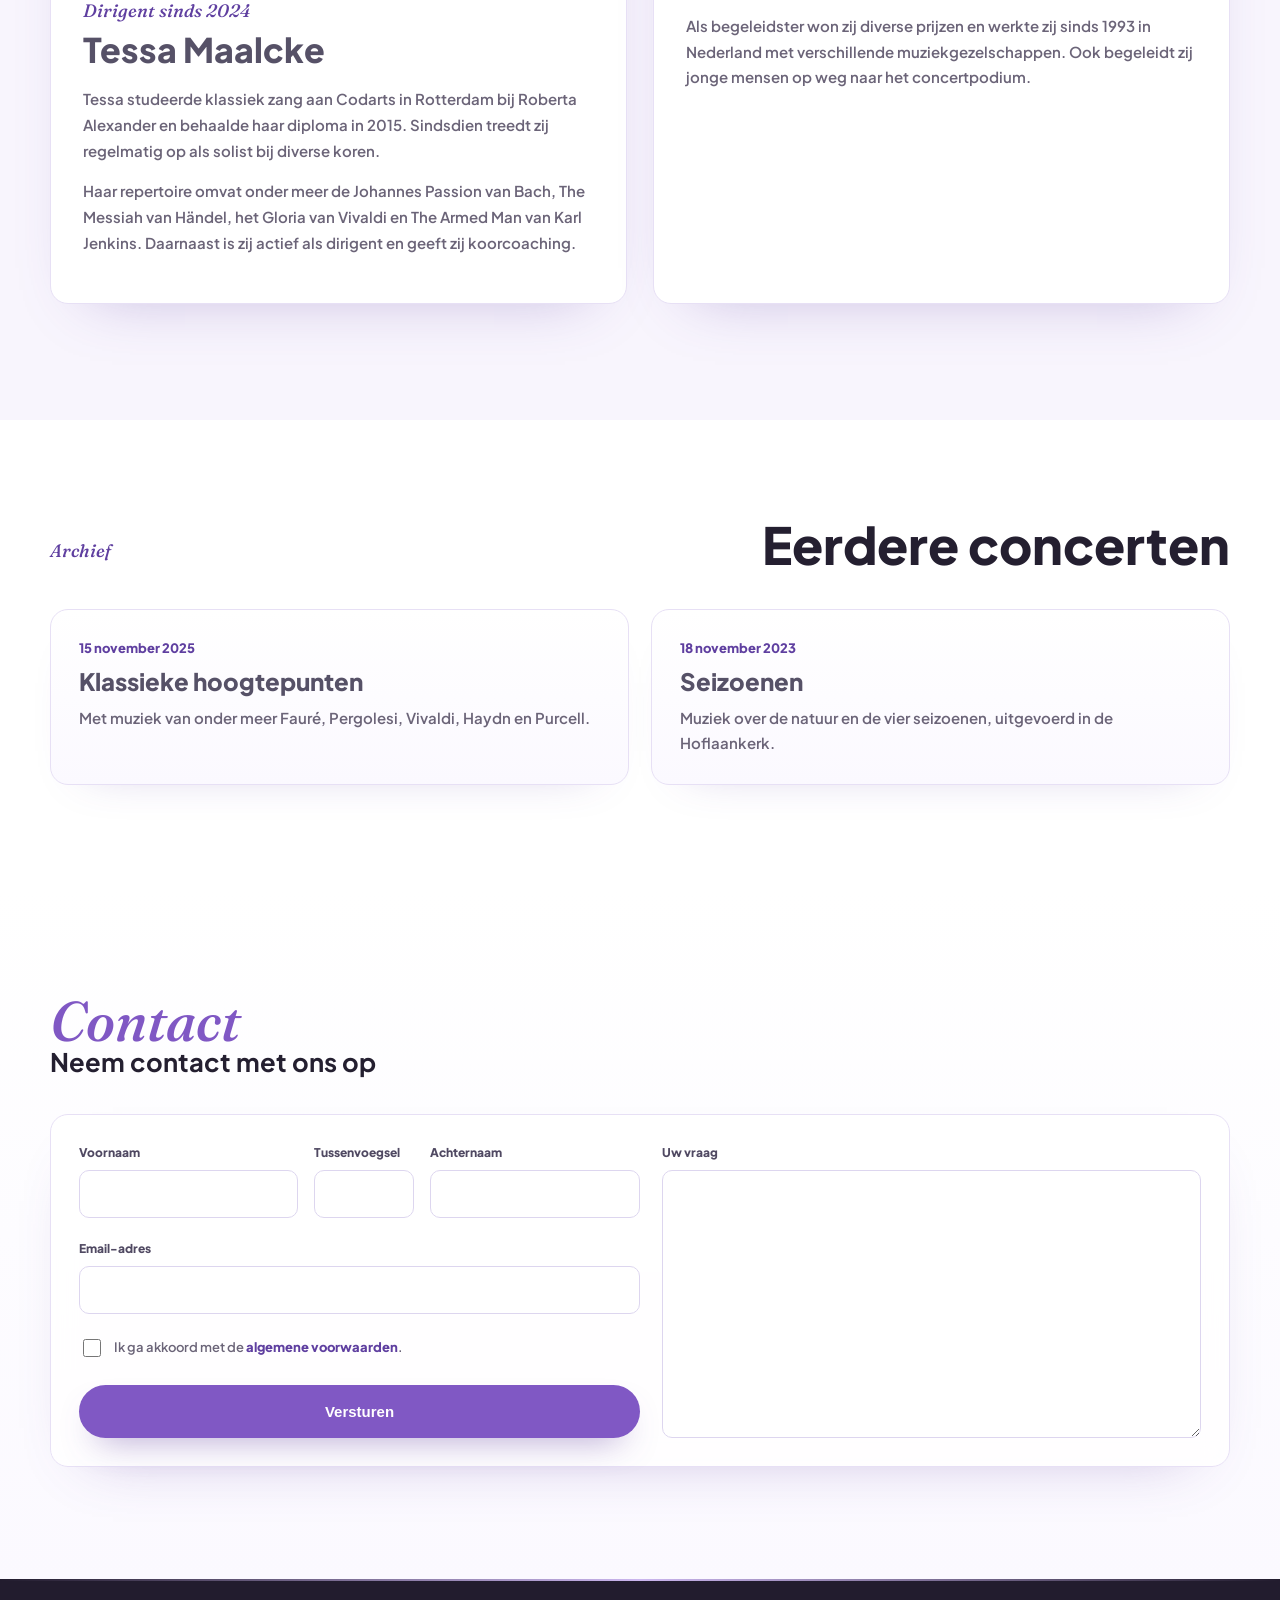
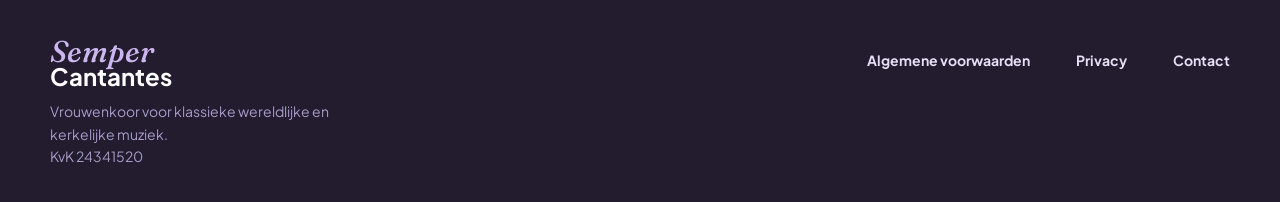
==== commit 079dc367: "Apply client feedback phase one" ====
--- a/index.html
+++ b/index.html
@@ -6,7 +6,7 @@
     <title>Semper Cantantes</title>
     <meta
       name="description"
-      content="Semper Cantantes is een Nederlands koor met concerten, informatie over de dirigent en contactmogelijkheden."
+      content="Semper Cantantes is een vrouwenkoor met klassieke wereldlijke en kerkelijke muziek."
     >
     <link rel="preconnect" href="https://fonts.googleapis.com">
     <link rel="preconnect" href="https://fonts.gstatic.com" crossorigin>
@@ -14,9 +14,9 @@
       href="https://fonts.googleapis.com/css2?family=Fraunces:ital,opsz,wght@0,9..144,500;0,9..144,650;1,9..144,500;1,9..144,650&family=Plus+Jakarta+Sans:wght@400;500;600;700;800&display=swap"
       rel="stylesheet"
     >
-    <link rel="stylesheet" href="styles.css?v=mobile-20260706">
+    <link rel="stylesheet" href="styles.css?v=client-round-20260716">
   </head>
-  <body data-version="mobile-20260706">
+  <body data-version="client-round-20260716">
     <header class="hero" id="home">
       <nav class="site-nav" aria-label="Hoofdnavigatie">
         <a class="nav-brand" href="#home" aria-label="Semper Cantantes home">
@@ -31,68 +31,53 @@
           <div class="mobile-nav-panel">
             <a class="nav-link" href="#over-ons">Over ons</a>
             <a class="nav-link" href="#concerten">Programma</a>
-            <a class="nav-link" href="#dirigent-title">Dirigent</a>
+            <a class="nav-link" href="#team">Dirigent & pianist</a>
+            <a class="nav-link" href="#eerdere-concerten">Eerdere concerten</a>
             <a class="nav-link" href="#contact">Contact</a>
-            <div class="mobile-socials" aria-label="Social media">
-              <a class="social-link" href="#" aria-label="Instagram">
-                <svg viewBox="0 0 24 24" aria-hidden="true">
-                  <rect x="4" y="4" width="16" height="16" rx="5"></rect>
-                  <circle cx="12" cy="12" r="3.5"></circle>
-                  <circle cx="16.8" cy="7.2" r="1"></circle>
-                </svg>
-              </a>
-              <a class="social-link" href="#" aria-label="TikTok">
-                <svg viewBox="0 0 24 24" aria-hidden="true">
-                  <path d="M14.3 4v9.2a4.2 4.2 0 1 1-3.7-4.1v2.8a1.5 1.5 0 1 0 1.1 1.4V4h2.6c.4 2 1.8 3.4 3.7 3.8v2.7a6.6 6.6 0 0 1-3.7-1.2Z"></path>
-                </svg>
-              </a>
-              <a class="login-link" href="#">Login</a>
-            </div>
+            <a class="login-link" href="#">Login</a>
           </div>
         </details>
         <div class="nav-links">
           <a class="nav-link" href="#over-ons">Over ons</a>
           <a class="nav-link" href="#concerten">Programma</a>
-          <a class="nav-link" href="#dirigent-title">Dirigent</a>
+          <a class="nav-link" href="#team">Dirigent & pianist</a>
           <a class="nav-link" href="#contact">Contact</a>
         </div>
         <div class="nav-actions">
-          <a class="social-link" href="#" aria-label="Instagram">
-            <svg viewBox="0 0 24 24" aria-hidden="true">
-              <rect x="4" y="4" width="16" height="16" rx="5"></rect>
-              <circle cx="12" cy="12" r="3.5"></circle>
-              <circle cx="16.8" cy="7.2" r="1"></circle>
-            </svg>
-          </a>
-          <a class="social-link" href="#" aria-label="TikTok">
-            <svg viewBox="0 0 24 24" aria-hidden="true">
-              <path d="M14.3 4v9.2a4.2 4.2 0 1 1-3.7-4.1v2.8a1.5 1.5 0 1 0 1.1 1.4V4h2.6c.4 2 1.8 3.4 3.7 3.8v2.7a6.6 6.6 0 0 1-3.7-1.2Z"></path>
-            </svg>
-          </a>
           <a class="login-link" href="#">Login</a>
         </div>
       </nav>
 
       <div class="hero-content">
+        <img class="hero-logo" src="assets/semper-logo.png" alt="Logo Semper Cantantes">
         <div class="hero-kicker">
-          <span>Rotterdams vrouwenkoor</span>
+          <span>Vrouwenkoor</span>
           <span>Sinds 1957</span>
         </div>
         <p class="brand-script">Semper</p>
         <h1>Cantantes</h1>
         <p class="hero-copy">
-          Klassieke koormuziek met aandacht voor samenzang, tekst en een
-          warme, heldere klank.
+          Klassieke wereldlijke en kerkelijke koormuziek met aandacht voor
+          samenzang, tekst en een verzorgde koorklank.
         </p>
         <div class="hero-actions" aria-label="Belangrijke acties">
           <a class="button button-primary" href="#over-ons">Meer informatie</a>
           <a class="button button-ghost" href="#concerten">Ons programma</a>
         </div>
-        <div class="hero-details" aria-label="Kerngegevens Semper Cantantes">
-          <span>25 leden</span>
-          <span>Donderdagochtend repetitie</span>
-          <span>Hoflaankerk Rotterdam</span>
-        </div>
+        <dl class="hero-details" aria-label="Kerngegevens Semper Cantantes">
+          <div>
+            <dt>Leden</dt>
+            <dd>ongeveer 25</dd>
+          </div>
+          <div>
+            <dt>Repetitie</dt>
+            <dd>donderdag 10:00 - 12:15</dd>
+          </div>
+          <div>
+            <dt>Locatie</dt>
+            <dd>Hoflaankerk Rotterdam</dd>
+          </div>
+        </dl>
       </div>
     </header>
 
@@ -101,42 +86,23 @@
         <div class="section-inner">
           <div class="section-heading">
             <p class="eyebrow">Agenda</p>
-            <h2 id="concerten-title">Aankomende concerten</h2>
-          </div>
-
-          <div class="concert-grid">
-            <article class="concert-card">
+            <h2 id="concerten-title">Aankomend concert</h2>
+          </div>
+
+          <div class="upcoming-concert">
+            <article class="concert-card concert-card-featured">
               <div class="concert-image">
-                <img src="assets/concert-voorjaar.png" alt="Bladmuziek met lavendel en voorjaarsbloesem">
-                <div class="concert-date">21 maart 2026 <span></span> 12:00</div>
+                <img src="assets/concert-winter.png" alt="Bladmuziek met lavendel in warm najaarslicht">
+                <div class="concert-date">7 november 2026 <span></span> 15:00</div>
               </div>
               <div class="concert-body">
-                <h3>Voorjaarsconcert</h3>
-                <p>Een fris klassiek programma met koormuziek, solistische momenten en ruimte voor lichte voorjaarsklanken.</p>
-                <a class="small-button" href="concert.html">Meer informatie</a>
-              </div>
-            </article>
-
-            <article class="concert-card">
-              <div class="concert-image">
-                <img src="assets/concert-zomer.png" alt="Zomerse bladmuziek met lavendel en lichte bloemen">
-                <div class="concert-date">21 juni 2026 <span></span> 16:00</div>
-              </div>
-              <div class="concert-body">
-                <h3>Zomerconcert</h3>
-                <p>Een afwisselend zomerprogramma voor vrouwenkoor, met wereldlijke muziek en herkenbare klassieke werken.</p>
-                <a class="small-button" href="concert.html">Meer informatie</a>
-              </div>
-            </article>
-
-            <article class="concert-card">
-              <div class="concert-image">
-                <img src="assets/concert-winter.png" alt="Bladmuziek met lavendel en warm winterlicht">
-                <div class="concert-date">13 december 2026 <span></span> 15:30</div>
-              </div>
-              <div class="concert-body">
-                <h3>Winterconcert</h3>
-                <p>Een warm winterconcert met koor, pianist en solisten, opgebouwd rond sfeervolle klassieke muziek.</p>
+                <p class="eyebrow">Voorlopige titel</p>
+                <h3>Najaarsconcert</h3>
+                <p>
+                  Het eerstvolgende concert staat gepland op zaterdag 7
+                  november 2026 om 15:00. De definitieve titel en het programma
+                  worden later bekendgemaakt.
+                </p>
                 <a class="small-button" href="concert.html">Meer informatie</a>
               </div>
             </article>
@@ -151,45 +117,105 @@
             <h2 id="over-title">Een vrouwenkoor met geschiedenis</h2>
           </div>
           <div class="about-copy">
+            <figure class="about-photo">
+              <img src="assets/koor-trapfoto.jpeg" alt="Leden van Semper Cantantes op de trap">
+            </figure>
             <p>
-              Semper Cantantes bestaat sinds 1957 en is een Rotterdams
-              vrouwenkoor van ongeveer 25 leden. Het koor zingt klassieke
-              wereldlijke en kerkelijke muziek, met aandacht voor samenzang,
-              tekst en een verzorgde koorklank.
+              Semper Cantantes bestaat sinds 1957 en telt op dit moment
+              ongeveer 25 leden. Het repertoire is klassiek en bestaat uit
+              wereldlijke en kerkelijke muziek.
             </p>
             <p>
               Nieuwe leden zijn van harte welkom om vrijblijvend een repetitie
-              bij te wonen op donderdagochtend in de Hoflaankerk.
+              bij te wonen op donderdagmorgen van 10:00 - 12:15 uur in de
+              Hoflaankerk.
             </p>
             <div class="about-facts" aria-label="Kerngegevens over Semper Cantantes">
               <span><strong>1957</strong> opgericht</span>
               <span><strong>25</strong> leden</span>
-              <span><strong>10:00</strong> donderdag repetitie</span>
+              <span><strong>10:00 - 12:15</strong> donderdag</span>
             </div>
           </div>
         </div>
       </section>
 
-      <section class="conductor-section" aria-labelledby="dirigent-title">
-        <div class="conductor-card">
-          <div class="conductor-image">
-            <img src="assets/dirigent-tessa-lavender.png" alt="Dirigent Tessa tijdens een repetitie">
-          </div>
-          <div class="conductor-copy">
-            <p class="eyebrow">Dirigent</p>
-            <h2 id="dirigent-title">Dirigent Tessa</h2>
-            <p>
-              Tessa Maalcke is sinds 2024 de vaste dirigent van Semper
-              Cantantes. Met haar achtergrond als klassiek zangeres, solist en
-              koorcoach brengt zij muzikale precisie en een rustige, heldere
-              manier van werken samen.
-            </p>
-            <div class="conductor-notes" aria-label="Achtergrond van dirigent Tessa">
-              <span>Codarts Rotterdam</span>
-              <span>Klassiek zang</span>
-              <span>Koorcoaching</span>
-            </div>
-            <a class="button button-outline" href="#contact">Meer informatie</a>
+      <section class="team-section" id="team" aria-labelledby="team-title">
+        <div class="section-inner">
+          <div class="section-heading">
+            <p class="eyebrow">Muzikale leiding</p>
+            <h2 id="team-title">Dirigent & pianist</h2>
+          </div>
+
+          <div class="team-grid">
+            <article class="team-card">
+              <div class="team-image">
+                <img src="assets/dirigent-tessa-lavender.png" alt="Dirigent Tessa tijdens een repetitie">
+              </div>
+              <div class="team-copy">
+                <p class="eyebrow">Dirigent sinds 2024</p>
+                <h3>Tessa Maalcke</h3>
+                <p>
+                  Tessa studeerde klassiek zang aan Codarts in Rotterdam bij
+                  Roberta Alexander en behaalde haar diploma in 2015. Sindsdien
+                  treedt zij regelmatig op als solist bij diverse koren.
+                </p>
+                <p>
+                  Haar repertoire omvat onder meer de Johannes Passion van
+                  Bach, The Messiah van Händel, het Gloria van Vivaldi en The
+                  Armed Man van Karl Jenkins. Daarnaast is zij actief als
+                  dirigent en geeft zij koorcoaching.
+                </p>
+              </div>
+            </article>
+
+            <article class="team-card">
+              <div class="team-image team-image-placeholder">
+                <img src="assets/semper-logo.png" alt="" aria-hidden="true">
+                <span>Foto volgt</span>
+              </div>
+              <div class="team-copy">
+                <p class="eyebrow">Vaste pianist sinds 2010</p>
+                <h3>Faina Ivanov-Aptekar</h3>
+                <p>
+                  Faina startte haar studie piano en muziektheorie aan het
+                  conservatorium in Oezbekistan en sloot deze cum laude af.
+                  Zij werkte ook als muziekpedagoog.
+                </p>
+                <p>
+                  Als begeleidster won zij diverse prijzen en werkte zij sinds
+                  1993 in Nederland met verschillende muziekgezelschappen. Ook
+                  begeleidt zij jonge mensen op weg naar het concertpodium.
+                </p>
+              </div>
+            </article>
+          </div>
+        </div>
+      </section>
+
+      <section class="previous-section" id="eerdere-concerten" aria-labelledby="previous-title">
+        <div class="section-inner">
+          <div class="section-heading">
+            <p class="eyebrow">Archief</p>
+            <h2 id="previous-title">Eerdere concerten</h2>
+          </div>
+
+          <div class="previous-grid">
+            <article class="previous-card">
+              <span>15 november 2025</span>
+              <h3>Klassieke hoogtepunten</h3>
+              <p>
+                Met muziek van onder meer Fauré, Pergolesi, Vivaldi, Haydn en
+                Purcell.
+              </p>
+            </article>
+            <article class="previous-card">
+              <span>18 november 2023</span>
+              <h3>Seizoenen</h3>
+              <p>
+                Muziek over de natuur en de vier seizoenen, uitgevoerd in de
+                Hoflaankerk.
+              </p>
+            </article>
           </div>
         </div>
       </section>
@@ -221,7 +247,7 @@
               </label>
               <label class="checkbox-row">
                 <input type="checkbox" name="terms">
-                <span>Ik ga akkoord met de <a href="#">algemene voorwaarden</a>.</span>
+                <span>Ik ga akkoord met de <a href="algemene-voorwaarden.html">algemene voorwaarden</a>.</span>
               </label>
               <button class="button button-primary form-submit" type="submit">Versturen</button>
             </div>
@@ -240,12 +266,13 @@
         <div class="footer-brand">
           <p class="brand-script">Semper</p>
           <strong>Cantantes</strong>
-          <span>Een Nederlands koor met aandacht voor klank, samenzang en ontmoeting.</span>
+          <span>Vrouwenkoor voor klassieke wereldlijke en kerkelijke muziek.</span>
+          <span>KvK 24341520</span>
         </div>
         <nav aria-label="Footer navigatie">
-          <a href="#">Algemene voorwaarden</a>
-          <a href="#">Privacy</a>
-          <a href="#">Cookies</a>
+          <a href="algemene-voorwaarden.html">Algemene voorwaarden</a>
+          <a href="privacy.html">Privacy</a>
+          <a href="#contact">Contact</a>
         </nav>
       </div>
     </footer>
--- a/styles.css
+++ b/styles.css
@@ -1313,6 +1313,294 @@
   }
 }
 
+.hero-logo {
+  width: 54px;
+  height: auto;
+  margin-bottom: 18px;
+  opacity: 0.66;
+}
+
+.hero-details {
+  display: grid;
+  grid-template-columns: repeat(3, minmax(0, max-content));
+  gap: 18px 28px;
+  max-width: 720px;
+}
+
+.hero-details div {
+  min-width: 0;
+}
+
+.hero-details dt {
+  margin-bottom: 2px;
+  color: var(--lav-700);
+  font-size: 11px;
+  font-weight: 800;
+  letter-spacing: 0.08em;
+  text-transform: uppercase;
+}
+
+.hero-details dd {
+  margin: 0;
+  color: var(--ink-soft);
+  font-size: 14px;
+  font-weight: 700;
+}
+
+.hero-kicker span {
+  border: 0;
+  border-radius: 0;
+  background: transparent;
+  padding: 0;
+  min-height: 0;
+  backdrop-filter: none;
+}
+
+.upcoming-concert {
+  max-width: 720px;
+}
+
+.concert-card-featured {
+  display: grid;
+  grid-template-columns: minmax(260px, 0.9fr) minmax(280px, 1fr);
+}
+
+.concert-card-featured .concert-image img {
+  height: 100%;
+  aspect-ratio: auto;
+}
+
+.concert-card-featured .concert-body p {
+  min-height: 0;
+}
+
+.about-photo {
+  overflow: hidden;
+  margin: 0 0 28px;
+  border: 1px solid var(--line);
+  border-radius: var(--radius-lg);
+  background: var(--lav-100);
+  box-shadow: 0 22px 52px -38px rgba(95, 63, 160, 0.42);
+}
+
+.about-photo img {
+  width: 100%;
+  aspect-ratio: 16 / 9;
+  object-fit: cover;
+  object-position: 45% center;
+}
+
+.team-section {
+  padding: 108px 0 116px;
+  background:
+    radial-gradient(54% 70% at 82% 12%, rgba(203, 182, 239, 0.22), transparent 62%),
+    var(--bg-soft);
+}
+
+.team-grid {
+  display: grid;
+  grid-template-columns: repeat(2, minmax(0, 1fr));
+  gap: 26px;
+}
+
+.team-card {
+  overflow: hidden;
+  border: 1px solid var(--line);
+  border-radius: var(--radius-lg);
+  background: var(--white);
+  box-shadow: 0 26px 62px -40px rgba(95, 63, 160, 0.4);
+}
+
+.team-image {
+  min-height: 360px;
+  background: var(--lav-100);
+}
+
+.team-image img {
+  width: 100%;
+  height: 100%;
+  min-height: 360px;
+  object-fit: cover;
+  object-position: 45% center;
+}
+
+.team-image-placeholder {
+  display: grid;
+  place-items: center;
+  padding: 38px;
+  color: var(--lav-700);
+  background:
+    radial-gradient(70% 70% at 50% 25%, rgba(203, 182, 239, 0.45), transparent 72%),
+    var(--lav-100);
+}
+
+.team-image-placeholder img {
+  width: 92px;
+  height: auto;
+  min-height: 0;
+  opacity: 0.45;
+  object-fit: contain;
+}
+
+.team-image-placeholder span {
+  display: block;
+  margin-top: 18px;
+  font-size: 14px;
+  font-weight: 800;
+}
+
+.team-copy {
+  padding: 32px;
+}
+
+.team-copy h3 {
+  margin-bottom: 18px;
+  color: #565167;
+  font-size: clamp(26px, 3vw, 34px);
+}
+
+.team-copy p:not(.eyebrow) {
+  margin-bottom: 15px;
+  color: var(--ink-soft);
+  font-size: 15px;
+  font-weight: 600;
+  line-height: 1.72;
+}
+
+.previous-section {
+  padding: 98px 0 104px;
+  background: var(--white);
+}
+
+.previous-grid {
+  display: grid;
+  grid-template-columns: repeat(2, minmax(0, 1fr));
+  gap: 22px;
+}
+
+.previous-card {
+  padding: 28px;
+  border: 1px solid var(--line);
+  border-radius: var(--radius-lg);
+  background: linear-gradient(180deg, #ffffff, #fbf9ff);
+  box-shadow: 0 20px 48px -38px rgba(95, 63, 160, 0.35);
+}
+
+.previous-card span {
+  display: block;
+  margin-bottom: 10px;
+  color: var(--lav-700);
+  font-size: 13px;
+  font-weight: 800;
+}
+
+.previous-card h3 {
+  margin-bottom: 12px;
+  color: #565167;
+  font-size: 24px;
+}
+
+.previous-card p {
+  margin-bottom: 0;
+  color: var(--ink-soft);
+  font-size: 15px;
+  font-weight: 600;
+  line-height: 1.65;
+}
+
+.legal-page {
+  background: linear-gradient(180deg, var(--white), #fbf9ff);
+}
+
+.legal-main {
+  width: min(860px, calc(100% - 56px));
+  margin: 0 auto;
+  padding: 70px 0 96px;
+}
+
+.legal-main h1 {
+  color: var(--lav-600);
+  font-size: clamp(36px, 5vw, 58px);
+}
+
+.legal-main h2 {
+  margin: 34px 0 12px;
+  font-size: 24px;
+}
+
+.legal-main p,
+.legal-main li {
+  color: var(--ink-soft);
+  font-size: 16px;
+  font-weight: 600;
+  line-height: 1.75;
+}
+
+.legal-main ul {
+  padding-left: 20px;
+}
+
+@media (max-width: 1000px) {
+  .concert-card-featured,
+  .team-grid,
+  .previous-grid {
+    grid-template-columns: 1fr;
+  }
+
+  .upcoming-concert {
+    max-width: none;
+  }
+}
+
+@media (max-width: 640px) {
+  .hero-logo {
+    width: 42px;
+    margin-bottom: 14px;
+  }
+
+  .hero-details {
+    grid-template-columns: 1fr;
+    gap: 10px;
+  }
+
+  .hero-details dt {
+    font-size: 10px;
+  }
+
+  .hero-details dd {
+    font-size: 13px;
+  }
+
+  .team-section,
+  .previous-section {
+    padding: 58px 0;
+  }
+
+  .team-grid,
+  .previous-grid {
+    gap: 18px;
+  }
+
+  .team-image,
+  .team-image img {
+    min-height: 280px;
+  }
+
+  .team-copy,
+  .previous-card {
+    padding: 22px;
+  }
+
+  .mobile-socials {
+    display: none;
+  }
+
+  .legal-main {
+    width: min(100% - 32px, 520px);
+    padding: 48px 0 72px;
+  }
+}
+
 .detail-page {
   background: var(--white);
 }
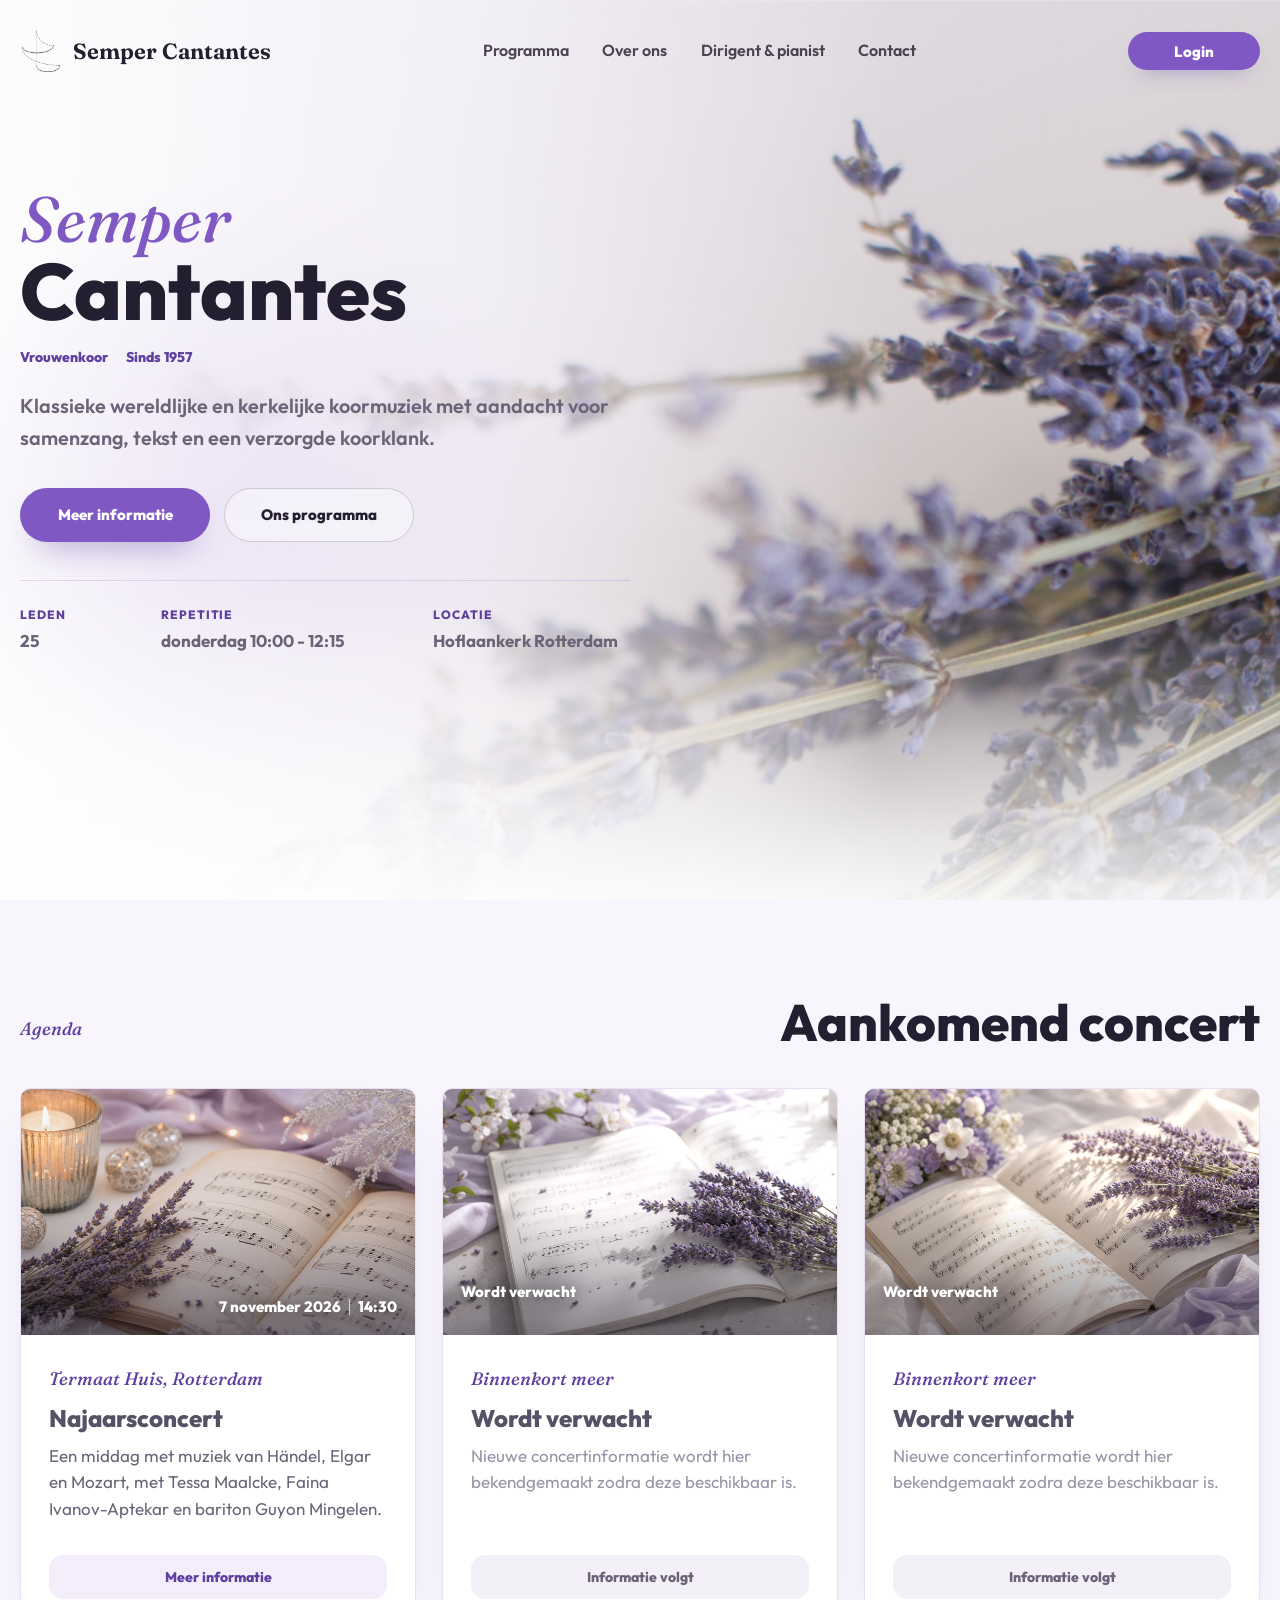
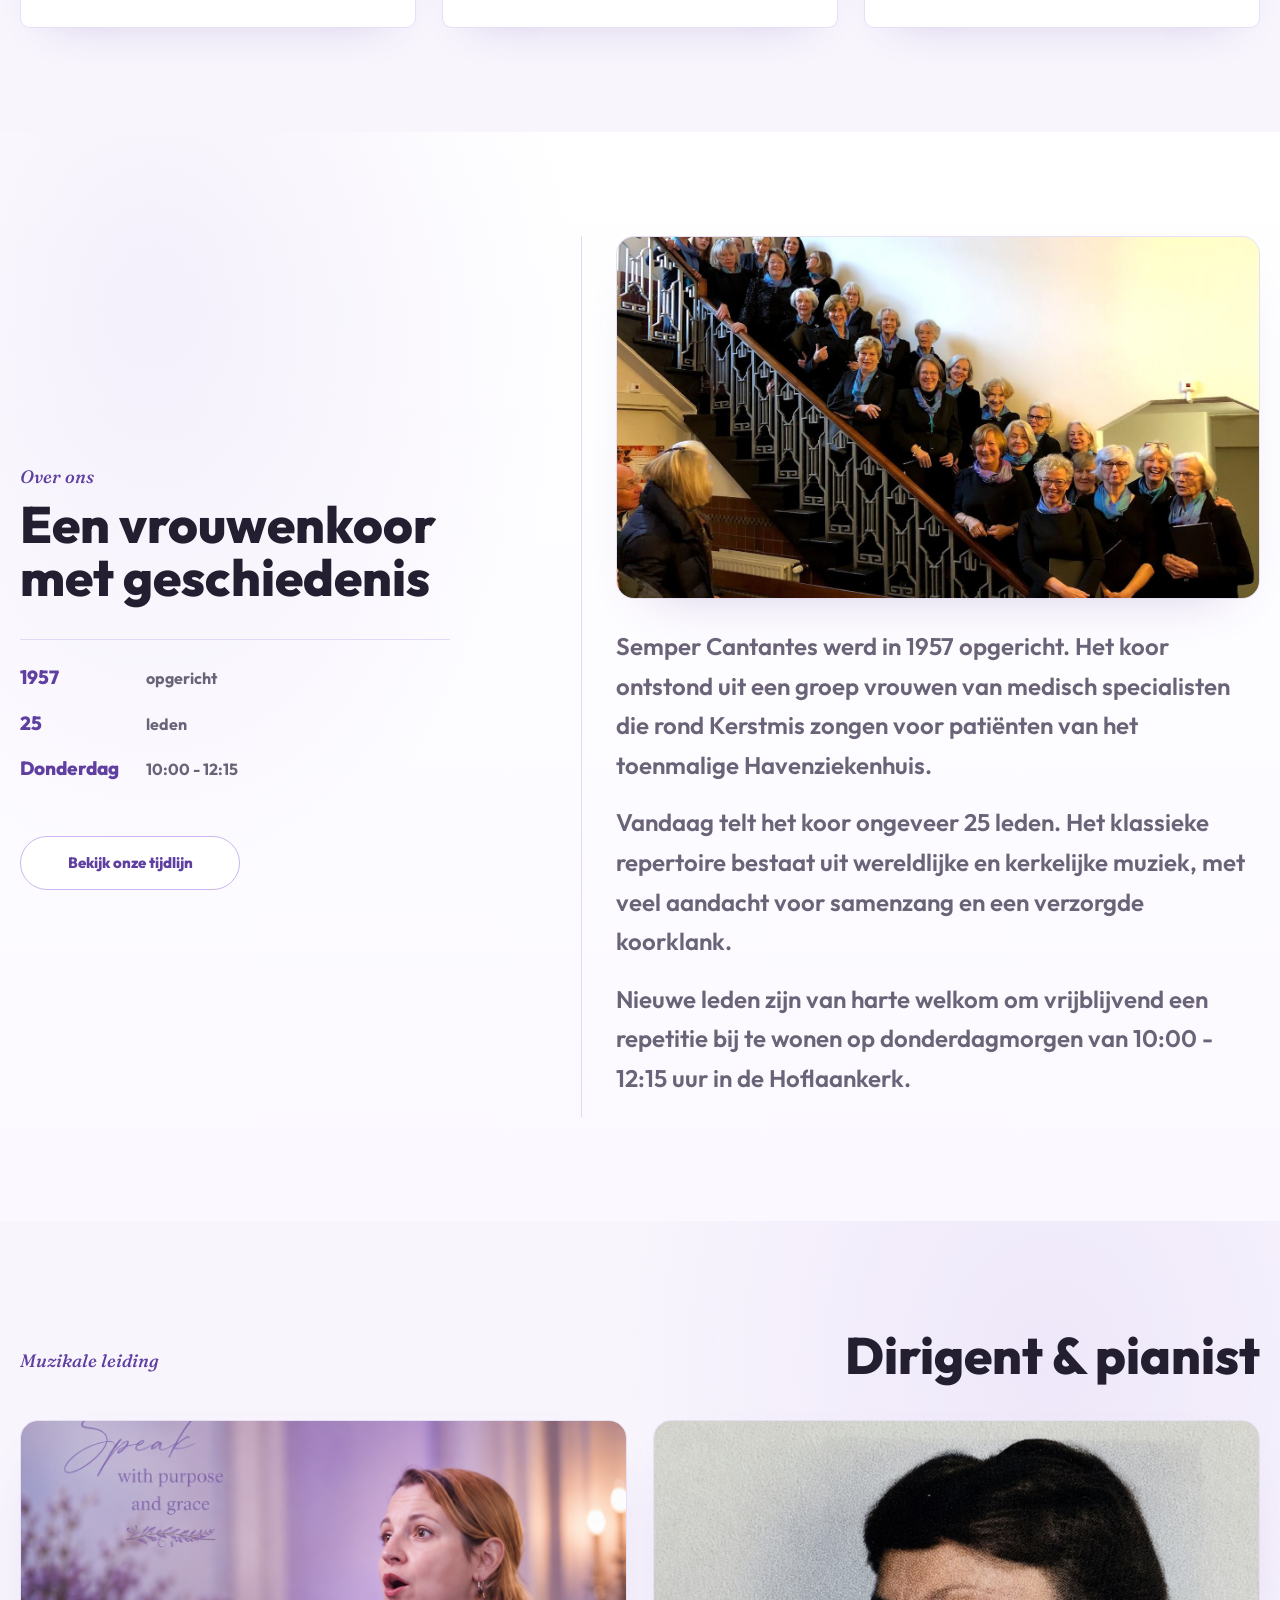
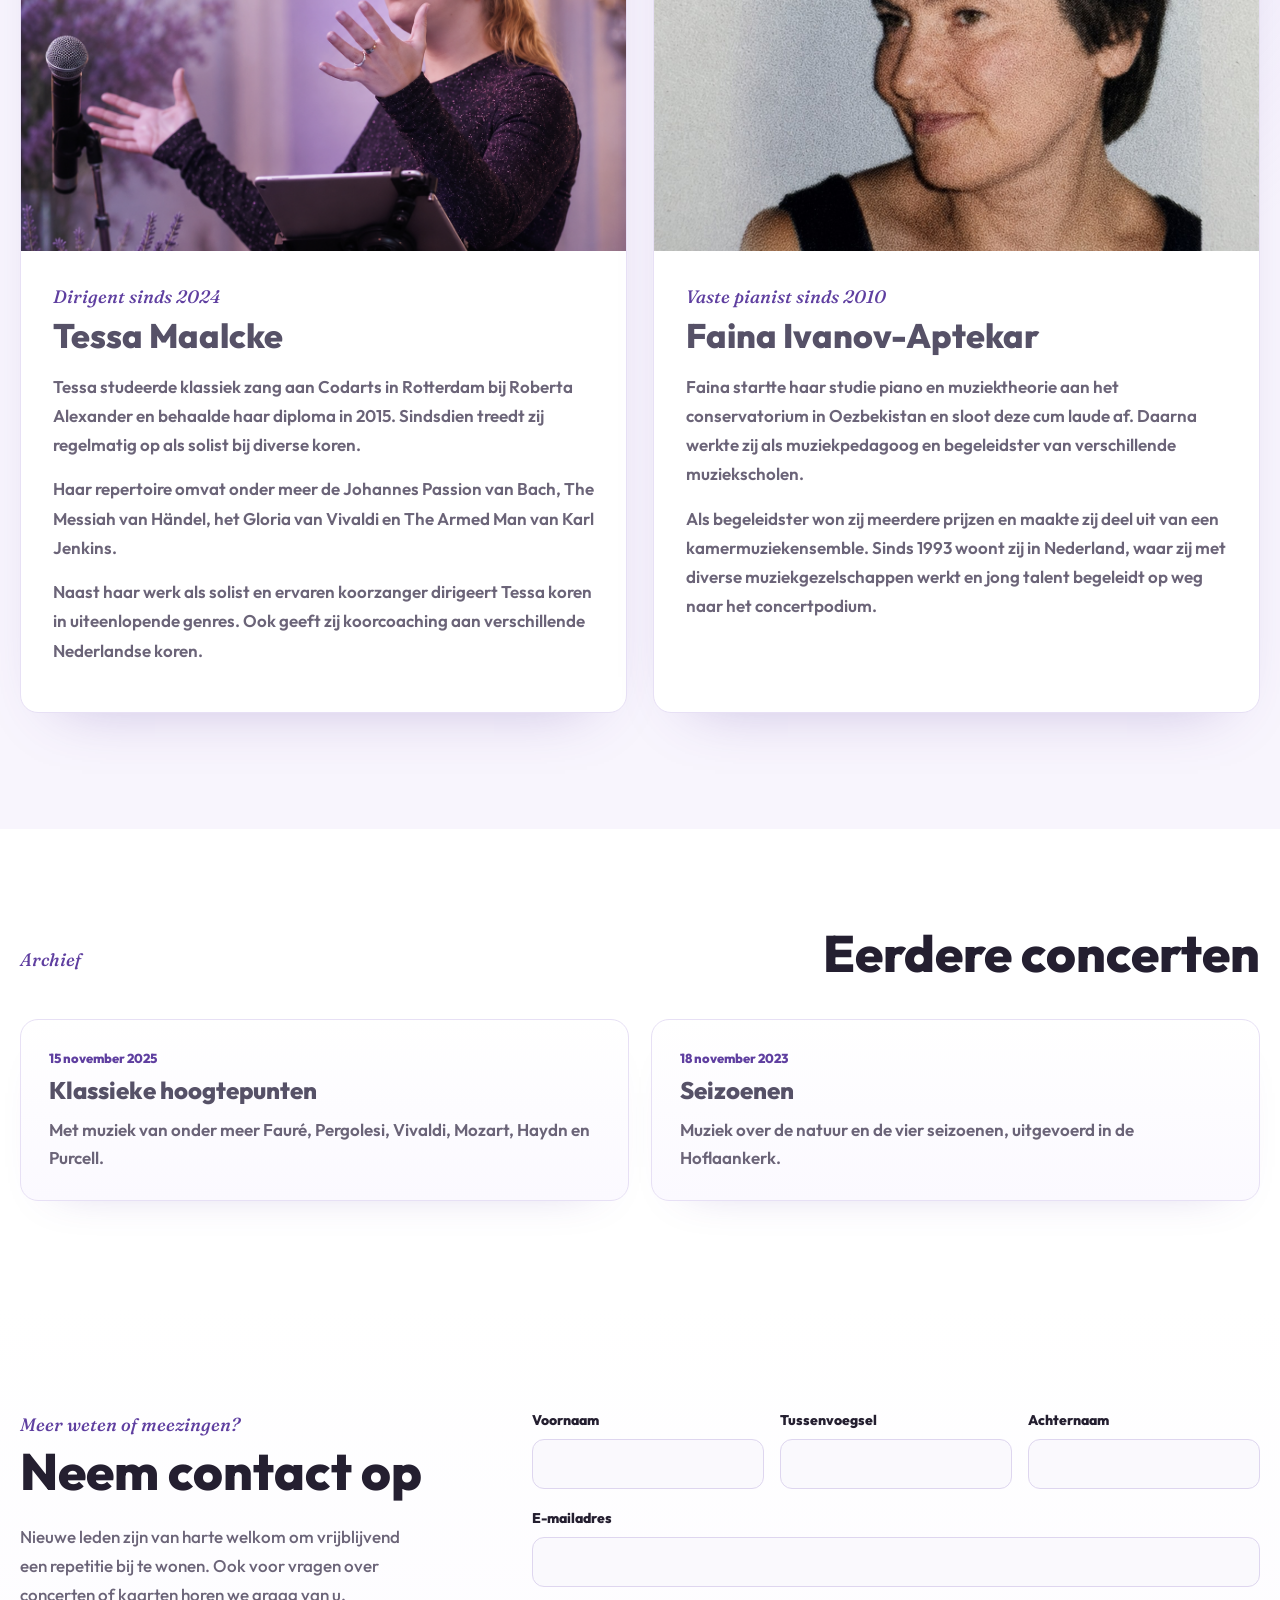
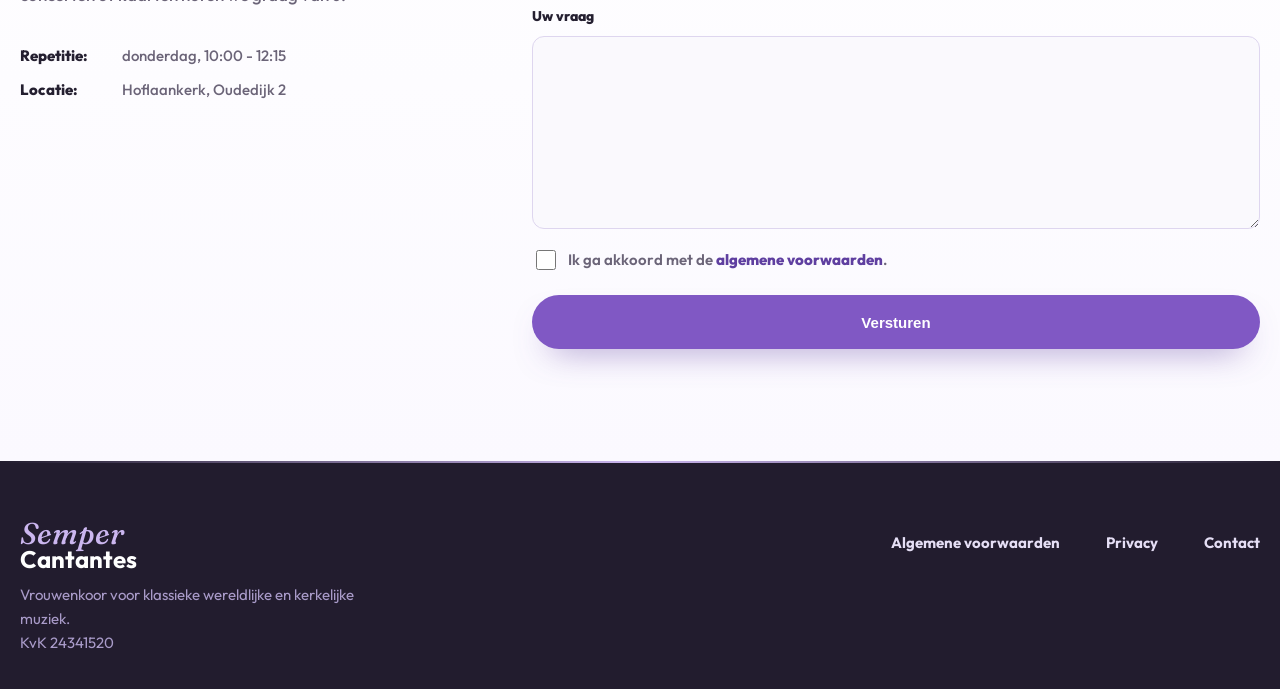
==== commit b7c3e2a1: "Update homepage with confirmed choir content" ====
--- a/index.html
+++ b/index.html
@@ -11,17 +11,18 @@
     <link rel="preconnect" href="https://fonts.googleapis.com">
     <link rel="preconnect" href="https://fonts.gstatic.com" crossorigin>
     <link
-      href="https://fonts.googleapis.com/css2?family=Fraunces:ital,opsz,wght@0,9..144,500;0,9..144,650;1,9..144,500;1,9..144,650&family=Plus+Jakarta+Sans:wght@400;500;600;700;800&display=swap"
+      href="https://fonts.googleapis.com/css2?family=Fraunces:ital,opsz,wght@0,9..144,500;0,9..144,650;1,9..144,500;1,9..144,650&family=Outfit:wght@400;500;600;700;800&display=swap"
       rel="stylesheet"
     >
-    <link rel="stylesheet" href="styles.css?v=client-round-20260716">
+    <link rel="stylesheet" href="styles.css?v=homepage-content-20260808">
   </head>
   <body data-version="client-round-20260716">
+    <!-- Hero and primary navigation -->
     <header class="hero" id="home">
       <nav class="site-nav" aria-label="Hoofdnavigatie">
         <a class="nav-brand" href="#home" aria-label="Semper Cantantes home">
-          <span>Semper</span>
-          <strong>Cantantes</strong>
+          <img src="assets/semper-logo.png" alt="">
+          <span>Semper Cantantes</span>
         </a>
         <details class="mobile-nav">
           <summary aria-label="Open menu">
@@ -29,33 +30,46 @@
             <i aria-hidden="true"></i>
           </summary>
           <div class="mobile-nav-panel">
+            <a class="nav-link" href="#concerten">Programma</a>
             <a class="nav-link" href="#over-ons">Over ons</a>
-            <a class="nav-link" href="#concerten">Programma</a>
             <a class="nav-link" href="#team">Dirigent & pianist</a>
             <a class="nav-link" href="#eerdere-concerten">Eerdere concerten</a>
             <a class="nav-link" href="#contact">Contact</a>
-            <a class="login-link" href="#">Login</a>
+            <button
+              class="login-link"
+              type="button"
+              disabled
+              title="Binnenkort beschikbaar"
+            >
+              Login
+            </button>
           </div>
         </details>
         <div class="nav-links">
+          <a class="nav-link" href="#concerten">Programma</a>
           <a class="nav-link" href="#over-ons">Over ons</a>
-          <a class="nav-link" href="#concerten">Programma</a>
           <a class="nav-link" href="#team">Dirigent & pianist</a>
           <a class="nav-link" href="#contact">Contact</a>
         </div>
         <div class="nav-actions">
-          <a class="login-link" href="#">Login</a>
+          <button
+            class="login-link"
+            type="button"
+            disabled
+            title="Binnenkort beschikbaar"
+          >
+            Login
+          </button>
         </div>
       </nav>
 
       <div class="hero-content">
-        <img class="hero-logo" src="assets/semper-logo.png" alt="Logo Semper Cantantes">
+        <p class="brand-script">Semper</p>
+        <h1>Cantantes</h1>
         <div class="hero-kicker">
           <span>Vrouwenkoor</span>
           <span>Sinds 1957</span>
         </div>
-        <p class="brand-script">Semper</p>
-        <h1>Cantantes</h1>
         <p class="hero-copy">
           Klassieke wereldlijke en kerkelijke koormuziek met aandacht voor
           samenzang, tekst en een verzorgde koorklank.
@@ -67,7 +81,7 @@
         <dl class="hero-details" aria-label="Kerngegevens Semper Cantantes">
           <div>
             <dt>Leden</dt>
-            <dd>ongeveer 25</dd>
+            <dd>25</dd>
           </div>
           <div>
             <dt>Repetitie</dt>
@@ -81,7 +95,8 @@
       </div>
     </header>
 
-    <main>
+    <main id="main-content">
+      <!-- Upcoming concerts -->
       <section class="concert-section" id="concerten" aria-labelledby="concerten-title">
         <div class="section-inner">
           <div class="section-heading">
@@ -89,56 +104,102 @@
             <h2 id="concerten-title">Aankomend concert</h2>
           </div>
 
-          <div class="upcoming-concert">
-            <article class="concert-card concert-card-featured">
+          <div class="concert-grid upcoming-concerts">
+            <article class="concert-card">
               <div class="concert-image">
                 <img src="assets/concert-winter.png" alt="Bladmuziek met lavendel in warm najaarslicht">
-                <div class="concert-date">7 november 2026 <span></span> 15:00</div>
+                <time class="concert-date" datetime="2026-11-07T14:30">
+                  7 november 2026 <span aria-hidden="true"></span> 14:30
+                </time>
               </div>
               <div class="concert-body">
-                <p class="eyebrow">Voorlopige titel</p>
+                <p class="eyebrow">Termaat Huis, Rotterdam</p>
                 <h3>Najaarsconcert</h3>
                 <p>
-                  Het eerstvolgende concert staat gepland op zaterdag 7
-                  november 2026 om 15:00. De definitieve titel en het programma
-                  worden later bekendgemaakt.
+                  Een middag met muziek van H&auml;ndel, Elgar en Mozart, met
+                  Tessa Maalcke, Faina Ivanov-Aptekar en bariton Guyon Mingelen.
                 </p>
                 <a class="small-button" href="concert.html">Meer informatie</a>
               </div>
             </article>
+
+            <article class="concert-card concert-card-expected">
+              <div class="concert-image">
+                <img src="assets/concert-voorjaar.png" alt="Bladmuziek met lichte lavendelkleuren">
+                <p class="concert-date">Wordt verwacht</p>
+              </div>
+              <div class="concert-body">
+                <p class="eyebrow">Binnenkort meer</p>
+                <h3>Wordt verwacht</h3>
+                <p>Nieuwe concertinformatie wordt hier bekendgemaakt zodra deze beschikbaar is.</p>
+                <span class="small-button small-button-disabled">Informatie volgt</span>
+              </div>
+            </article>
+
+            <article class="concert-card concert-card-expected">
+              <div class="concert-image">
+                <img src="assets/concert-zomer.png" alt="Bladmuziek met lavendel in zacht licht">
+                <p class="concert-date">Wordt verwacht</p>
+              </div>
+              <div class="concert-body">
+                <p class="eyebrow">Binnenkort meer</p>
+                <h3>Wordt verwacht</h3>
+                <p>Nieuwe concertinformatie wordt hier bekendgemaakt zodra deze beschikbaar is.</p>
+                <span class="small-button small-button-disabled">Informatie volgt</span>
+              </div>
+            </article>
           </div>
         </div>
       </section>
 
+      <!-- Choir introduction -->
       <section class="about-section" id="over-ons" aria-labelledby="over-title">
         <div class="section-inner about-grid">
           <div class="about-heading">
             <p class="eyebrow">Over ons</p>
             <h2 id="over-title">Een vrouwenkoor met geschiedenis</h2>
+            <dl class="about-facts" aria-label="Kerngegevens over Semper Cantantes">
+              <div>
+                <dt>1957</dt>
+                <dd>opgericht</dd>
+              </div>
+              <div>
+                <dt>25</dt>
+                <dd>leden</dd>
+              </div>
+              <div>
+                <dt>Donderdag</dt>
+                <dd>10:00 - 12:15</dd>
+              </div>
+            </dl>
+            <a class="button button-outline about-history-link" href="geschiedenis.html">
+              Bekijk onze tijdlijn
+            </a>
           </div>
           <div class="about-copy">
             <figure class="about-photo">
               <img src="assets/koor-trapfoto.jpeg" alt="Leden van Semper Cantantes op de trap">
             </figure>
             <p>
-              Semper Cantantes bestaat sinds 1957 en telt op dit moment
-              ongeveer 25 leden. Het repertoire is klassiek en bestaat uit
-              wereldlijke en kerkelijke muziek.
+              Semper Cantantes werd in 1957 opgericht. Het koor ontstond uit
+              een groep vrouwen van medisch specialisten die rond Kerstmis
+              zongen voor pati&euml;nten van het toenmalige Havenziekenhuis.
+            </p>
+            <p>
+              Vandaag telt het koor ongeveer 25 leden. Het klassieke repertoire
+              bestaat uit wereldlijke en kerkelijke muziek, met veel aandacht
+              voor samenzang en een verzorgde koorklank.
             </p>
             <p>
               Nieuwe leden zijn van harte welkom om vrijblijvend een repetitie
               bij te wonen op donderdagmorgen van 10:00 - 12:15 uur in de
               Hoflaankerk.
             </p>
-            <div class="about-facts" aria-label="Kerngegevens over Semper Cantantes">
-              <span><strong>1957</strong> opgericht</span>
-              <span><strong>25</strong> leden</span>
-              <span><strong>10:00 - 12:15</strong> donderdag</span>
-            </div>
           </div>
         </div>
       </section>
 
+      <!-- Musical direction -->
       <section class="team-section" id="team" aria-labelledby="team-title">
         <div class="section-inner">
           <div class="section-heading">
@@ -161,17 +222,23 @@
                 </p>
                 <p>
                   Haar repertoire omvat onder meer de Johannes Passion van
-                  Bach, The Messiah van Händel, het Gloria van Vivaldi en The
-                  Armed Man van Karl Jenkins. Daarnaast is zij actief als
-                  dirigent en geeft zij koorcoaching.
+                  Bach, The Messiah van H&auml;ndel, het Gloria van Vivaldi en
+                  The Armed Man van Karl Jenkins.
+                </p>
+                <p>
+                  Naast haar werk als solist en ervaren koorzanger dirigeert
+                  Tessa koren in uiteenlopende genres. Ook geeft zij
+                  koorcoaching aan verschillende Nederlandse koren.
                 </p>
               </div>
             </article>
 
             <article class="team-card">
-              <div class="team-image team-image-placeholder">
-                <img src="assets/semper-logo.png" alt="" aria-hidden="true">
-                <span>Foto volgt</span>
+              <div class="team-image team-image-faina">
+                <img
+                  src="assets/faina-ivanov-aptekar.jpeg"
+                  alt="Pianist Faina Ivanov-Aptekar"
+                >
               </div>
               <div class="team-copy">
                 <p class="eyebrow">Vaste pianist sinds 2010</p>
@@ -179,12 +246,14 @@
                 <p>
                   Faina startte haar studie piano en muziektheorie aan het
                   conservatorium in Oezbekistan en sloot deze cum laude af.
-                  Zij werkte ook als muziekpedagoog.
-                </p>
-                <p>
-                  Als begeleidster won zij diverse prijzen en werkte zij sinds
-                  1993 in Nederland met verschillende muziekgezelschappen. Ook
-                  begeleidt zij jonge mensen op weg naar het concertpodium.
+                  Daarna werkte zij als muziekpedagoog en begeleidster van
+                  verschillende muziekscholen.
+                </p>
+                <p>
+                  Als begeleidster won zij meerdere prijzen en maakte zij deel
+                  uit van een kamermuziekensemble. Sinds 1993 woont zij in
+                  Nederland, waar zij met diverse muziekgezelschappen werkt en
+                  jong talent begeleidt op weg naar het concertpodium.
                 </p>
               </div>
             </article>
@@ -192,6 +261,7 @@
         </div>
       </section>
 
+      <!-- Concert archive -->
       <section class="previous-section" id="eerdere-concerten" aria-labelledby="previous-title">
         <div class="section-inner">
           <div class="section-heading">
@@ -201,15 +271,15 @@
 
           <div class="previous-grid">
             <article class="previous-card">
-              <span>15 november 2025</span>
+              <time datetime="2025-11-15">15 november 2025</time>
               <h3>Klassieke hoogtepunten</h3>
               <p>
-                Met muziek van onder meer Fauré, Pergolesi, Vivaldi, Haydn en
-                Purcell.
+                Met muziek van onder meer Faur&eacute;, Pergolesi, Vivaldi,
+                Mozart, Haydn en Purcell.
               </p>
             </article>
             <article class="previous-card">
-              <span>18 november 2023</span>
+              <time datetime="2023-11-18">18 november 2023</time>
               <h3>Seizoenen</h3>
               <p>
                 Muziek over de natuur en de vier seizoenen, uitgevoerd in de
@@ -220,47 +290,82 @@
         </div>
       </section>
 
+      <!-- Contact -->
       <section class="contact-section" id="contact" aria-labelledby="contact-title">
-        <div class="section-inner">
-          <div class="contact-heading">
-            <p class="brand-script">Contact</p>
-            <h2 id="contact-title">Neem contact met ons op</h2>
+        <div class="section-inner contact-layout">
+          <div class="contact-intro">
+            <p class="eyebrow">Meer weten of meezingen?</p>
+            <h2 id="contact-title">Neem contact op</h2>
+            <p class="contact-lead">
+              Nieuwe leden zijn van harte welkom om vrijblijvend een repetitie
+              bij te wonen. Ook voor vragen over concerten of kaarten horen we
+              graag van u.
+            </p>
+            <dl class="contact-details">
+              <div>
+                <dt>Repetitie:</dt>
+                <dd>donderdag, 10:00 - 12:15</dd>
+              </div>
+              <div>
+                <dt>Locatie:</dt>
+                <dd>Hoflaankerk, Oudedijk 2</dd>
+              </div>
+            </dl>
           </div>
 
           <form class="contact-form">
-            <div class="form-left">
-              <label>
+            <fieldset class="form-names">
+              <legend class="visually-hidden">Uw naam</legend>
+              <label for="first-name">
                 Voornaam
-                <input type="text" name="first-name" autocomplete="given-name">
+                <input
+                  id="first-name"
+                  type="text"
+                  name="first-name"
+                  autocomplete="given-name"
+                  required
+                >
               </label>
-              <label>
+              <label for="prefix">
                 Tussenvoegsel
-                <input type="text" name="prefix" autocomplete="additional-name">
+                <input
+                  id="prefix"
+                  type="text"
+                  name="prefix"
+                  autocomplete="additional-name"
+                >
               </label>
-              <label>
+              <label for="last-name">
                 Achternaam
-                <input type="text" name="last-name" autocomplete="family-name">
+                <input
+                  id="last-name"
+                  type="text"
+                  name="last-name"
+                  autocomplete="family-name"
+                  required
+                >
               </label>
-              <label class="wide">
-                Email-adres
-                <input type="email" name="email" autocomplete="email">
-              </label>
-              <label class="checkbox-row">
-                <input type="checkbox" name="terms">
-                <span>Ik ga akkoord met de <a href="algemene-voorwaarden.html">algemene voorwaarden</a>.</span>
-              </label>
-              <button class="button button-primary form-submit" type="submit">Versturen</button>
-            </div>
-
-            <label class="message-field">
+            </fieldset>
+
+            <label class="wide" for="email">
+              E-mailadres
+              <input id="email" type="email" name="email" autocomplete="email" required>
+            </label>
+            <label class="message-field" for="message">
               Uw vraag
-              <textarea name="message"></textarea>
+              <textarea id="message" name="message" rows="6" required></textarea>
             </label>
+            <label class="checkbox-row" for="terms">
+              <input id="terms" type="checkbox" name="terms" required>
+              <span>Ik ga akkoord met de <a href="algemene-voorwaarden.html">algemene voorwaarden</a>.</span>
+            </label>
+            <button class="button button-primary form-submit" type="submit">Versturen</button>
           </form>
         </div>
       </section>
     </main>
 
+    <!-- Footer -->
     <footer class="site-footer">
       <div class="footer-inner">
         <div class="footer-brand">
@@ -277,11 +382,22 @@
       </div>
     </footer>
     <script>
-      document.querySelectorAll(".mobile-nav a").forEach((link) => {
-        link.addEventListener("click", () => {
-          link.closest(".mobile-nav").removeAttribute("open");
+      const siteNavigation = document.querySelector(".site-nav");
+
+      if (siteNavigation) {
+        const updateNavigation = () => {
+          siteNavigation.classList.toggle("is-scrolled", window.scrollY > 16);
+        };
+
+        updateNavigation();
+        window.addEventListener("scroll", updateNavigation, { passive: true });
+
+        document.querySelectorAll(".mobile-nav a").forEach((link) => {
+          link.addEventListener("click", () => {
+            link.closest(".mobile-nav")?.removeAttribute("open");
+          });
         });
-      });
+      }
     </script>
   </body>
 </html>
--- a/styles.css
+++ b/styles.css
@@ -19,16 +19,28 @@
   --radius-md: 12px;
   --radius-pill: 999px;
   --font-display: "Fraunces", Georgia, serif;
-  --font-body: "Plus Jakarta Sans", "Segoe UI", Arial, sans-serif;
-  --maxw: 1180px;
+  --font-body: "Outfit", "Segoe UI", Arial, sans-serif;
+  --maxw: 1320px;
 }
 
 * {
   box-sizing: border-box;
 }
 
+.visually-hidden {
+  position: absolute;
+  width: 1px;
+  height: 1px;
+  padding: 0;
+  overflow: hidden;
+  clip: rect(0 0 0 0);
+  white-space: nowrap;
+  border: 0;
+}
+
 html {
   scroll-behavior: smooth;
+  scroll-padding-top: 84px;
 }
 
 body {
@@ -36,6 +48,7 @@
   color: var(--ink);
   background: var(--bg);
   font-family: var(--font-body);
+  font-size: 17px;
   line-height: 1.6;
   -webkit-font-smoothing: antialiased;
 }
@@ -89,46 +102,64 @@
 }
 
 .site-nav {
-  position: relative;
-  z-index: 2;
+  position: fixed;
+  top: 0;
+  left: 0;
+  z-index: 100;
   display: flex;
   align-items: center;
   justify-content: space-between;
-  gap: 24px;
-  width: min(var(--maxw), calc(100% - 56px));
-  margin: 22px auto 0;
-  padding: 12px 14px 12px 20px;
+  gap: 32px;
+  width: 100%;
+  margin: 0;
+  padding: 14px max(20px, calc((100vw - var(--maxw)) / 2));
   color: var(--ink);
-  font-size: 15px;
-  font-weight: 700;
-  border: 1px solid rgba(231, 224, 245, 0.92);
-  border-radius: var(--radius-pill);
-  background: rgba(255, 255, 255, 0.68);
-  box-shadow: 0 18px 42px -34px rgba(95, 63, 160, 0.5);
-  backdrop-filter: blur(16px);
+  font-size: 16px;
+  font-weight: 600;
+  border: 0;
+  border-radius: 0;
+  border-bottom: 1px solid transparent;
+  background: transparent;
+  box-shadow: none;
+  backdrop-filter: blur(0);
+  transform: translateY(16px);
+  transition:
+    background-color 260ms ease,
+    border-color 260ms ease,
+    box-shadow 260ms ease,
+    backdrop-filter 260ms ease,
+    transform 340ms cubic-bezier(0.22, 1, 0.36, 1);
+}
+
+.site-nav.is-scrolled {
+  border-bottom-color: rgba(231, 224, 245, 0.84);
+  background: rgba(255, 255, 255, 0.97);
+  box-shadow: 0 8px 28px rgba(46, 35, 70, 0.1);
+  backdrop-filter: blur(18px);
+  transform: translateY(0);
 }
 
 .nav-brand {
   display: flex;
   flex: 0 0 auto;
-  flex-direction: column;
-  justify-content: center;
-  min-width: 138px;
-  line-height: 0.96;
+  align-items: center;
+  gap: 11px;
+  min-width: 190px;
+  line-height: 1;
+}
+
+.nav-brand img {
+  width: 42px;
+  height: 42px;
+  object-fit: contain;
+  opacity: 0.82;
 }
 
 .nav-brand span {
-  color: var(--lav-600);
+  color: var(--ink);
   font-family: var(--font-display);
   font-size: 22px;
-  font-style: italic;
-  font-weight: 500;
-}
-
-.nav-brand strong {
-  color: var(--ink);
-  font-size: 15px;
-  font-weight: 800;
+  font-weight: 650;
 }
 
 .nav-links,
@@ -138,8 +169,9 @@
 }
 
 .nav-links {
+  flex: 1;
   justify-content: center;
-  gap: clamp(18px, 3vw, 34px);
+  gap: clamp(20px, 2.6vw, 36px);
 }
 
 .nav-link {
@@ -180,7 +212,7 @@
   justify-content: center;
   min-height: 38px;
   border-radius: var(--radius-pill);
-  font-size: 13px;
+  font-size: 15px;
   font-weight: 800;
   transition: transform 160ms ease, border-color 160ms ease, background 160ms ease;
 }
@@ -208,12 +240,22 @@
 }
 
 .login-link {
-  min-width: 86px;
-  padding: 0 18px;
+  min-width: 132px;
+  padding: 0 34px;
+  border: 0;
   text-align: center;
   color: var(--white);
   background: var(--lav-600);
-  box-shadow: 0 14px 26px -18px rgba(95, 63, 160, 0.7);
+  box-shadow: 0 10px 22px -14px rgba(95, 63, 160, 0.76);
+  font-family: inherit;
+  cursor: pointer;
+}
+
+.login-link:disabled {
+  color: var(--white);
+  background: var(--lav-600);
+  opacity: 1;
+  cursor: not-allowed;
 }
 
 .social-link:hover,
@@ -224,16 +266,16 @@
 .hero-content {
   position: relative;
   z-index: 1;
-  width: min(610px, calc(100% - 56px));
-  margin: auto 0 auto max(28px, calc((100vw - var(--maxw)) / 2));
+  width: min(680px, calc(100% - 40px));
+  margin: auto 0 auto max(20px, calc((100vw - var(--maxw)) / 2));
   padding: 54px 0 96px;
 }
 
 .hero-kicker {
   display: flex;
   flex-wrap: wrap;
-  gap: 10px;
-  margin-bottom: 24px;
+  gap: 8px 18px;
+  margin: -8px 0 22px;
 }
 
 .hero-kicker span,
@@ -244,7 +286,7 @@
   border-radius: var(--radius-pill);
   background: rgba(255, 255, 255, 0.64);
   color: var(--lav-700);
-  font-size: 13px;
+  font-size: 14px;
   font-weight: 800;
   backdrop-filter: blur(10px);
 }
@@ -265,7 +307,7 @@
 }
 
 h1 {
-  margin-bottom: 22px;
+  margin-bottom: 20px;
   font-size: clamp(48px, 6.2vw, 82px);
 }
 
@@ -273,7 +315,7 @@
   max-width: 46ch;
   margin-bottom: 34px;
   color: var(--ink-soft);
-  font-size: clamp(17px, 1.55vw, 21px);
+  font-size: clamp(19px, 1.55vw, 23px);
   font-weight: 600;
 }
 
@@ -351,7 +393,7 @@
 }
 
 .section-inner {
-  width: min(var(--maxw), calc(100% - 56px));
+  width: min(var(--maxw), calc(100% - 40px));
   margin: 0 auto;
 }
 
@@ -466,12 +508,17 @@
   font-size: 24px;
 }
 
-.concert-body p {
+.concert-body > p:not(.eyebrow) {
   min-height: 88px;
   margin-bottom: 12px;
   color: var(--ink-soft);
-  font-size: 16px;
+  font-size: 17px;
   line-height: 1.55;
+}
+
+.concert-body > .eyebrow {
+  min-height: 0;
+  margin-bottom: 0;
 }
 
 .small-button {
@@ -487,6 +534,30 @@
   background: var(--lav-200);
 }
 
+.small-button-disabled {
+  color: var(--ink-soft);
+  background: #f3f0f8;
+  cursor: default;
+}
+
+.small-button-disabled:hover {
+  background: #f3f0f8;
+  transform: none;
+}
+
+.concert-card-expected .concert-image img {
+  filter: saturate(0.76) brightness(1.04);
+}
+
+.concert-card-expected .concert-date {
+  left: 18px;
+  right: auto;
+}
+
+.concert-card-expected .concert-body p:not(.eyebrow) {
+  color: var(--ink-faint);
+}
+
 .about-section {
   position: relative;
   padding: 104px 0;
@@ -497,18 +568,17 @@
 
 .about-grid {
   display: grid;
-  grid-template-columns: minmax(260px, 0.78fr) minmax(320px, 1.22fr);
-  gap: 72px;
-  align-items: start;
+  grid-template-columns: minmax(300px, 0.82fr) minmax(420px, 1.18fr);
+  gap: clamp(48px, 7vw, 96px);
+  align-items: center;
 }
 
 .about-heading {
-  position: sticky;
-  top: 32px;
+  max-width: 430px;
 }
 
 .about-heading h2 {
-  max-width: 10ch;
+  max-width: 13ch;
 }
 
 .about-copy {
@@ -530,30 +600,38 @@
 }
 
 .about-facts {
-  display: flex;
-  flex-wrap: wrap;
-  gap: 12px;
-  margin-top: 30px;
-}
-
-.about-facts span {
-  display: inline-flex;
+  display: grid;
+  gap: 4px;
+  margin-top: 34px;
+  padding-top: 18px;
+  border-top: 1px solid var(--lav-200);
+}
+
+.about-facts div {
+  display: grid;
+  grid-template-columns: 112px minmax(0, 1fr);
   align-items: baseline;
-  gap: 8px;
-  padding: 12px 16px;
+  gap: 14px;
+  padding: 8px 0;
+}
+
+.about-facts dt {
+  color: var(--lav-700);
+  font-size: 19px;
+  font-weight: 800;
+  line-height: 1.2;
+}
+
+.about-facts dd {
+  margin: 0;
   color: var(--ink-soft);
-  border: 1px solid var(--line);
-  border-radius: var(--radius-md);
-  background: rgba(255, 255, 255, 0.72);
-  box-shadow: 0 16px 36px -30px rgba(95, 63, 160, 0.34);
-  font-size: 14px;
+  font-size: 16px;
   font-weight: 700;
 }
 
-.about-facts strong {
-  color: var(--lav-700);
-  font-size: 22px;
-  line-height: 1;
+.about-history-link {
+  min-width: 220px;
+  margin-top: 28px;
 }
 
 .conductor-section {
@@ -649,78 +727,109 @@
     linear-gradient(180deg, var(--white) 0%, #fbf9ff 100%);
 }
 
-.contact-heading {
-  max-width: 760px;
-  margin-bottom: 38px;
-}
-
-.contact-heading .brand-script {
-  font-size: clamp(40px, 4.4vw, 56px);
-  line-height: 1;
-}
-
-.contact-heading h2 {
+.contact-layout {
+  display: grid;
+  grid-template-columns: minmax(280px, 0.72fr) minmax(560px, 1.28fr);
+  align-items: start;
+  gap: clamp(54px, 8vw, 118px);
+}
+
+.contact-intro {
+  max-width: 430px;
+  padding-top: 2px;
+}
+
+.contact-intro h2 {
+  margin-bottom: 24px;
+  font-size: clamp(38px, 4vw, 54px);
+}
+
+.contact-lead {
+  margin-bottom: 34px;
+  color: var(--ink-soft);
+  font-size: 17px;
+  font-weight: 500;
+  line-height: 1.7;
+}
+
+.contact-details {
+  display: grid;
+  gap: 10px;
+  margin: 0;
+}
+
+.contact-details div {
+  display: grid;
+  grid-template-columns: 92px minmax(0, 1fr);
+  gap: 10px;
+}
+
+.contact-details dt {
   color: var(--ink);
-  font-size: clamp(20px, 2vw, 26px);
-  font-weight: 700;
+  font-size: 15px;
+  font-weight: 800;
+}
+
+.contact-details dd {
+  margin: 0;
+  color: var(--ink-soft);
+  font-size: 15px;
+  font-weight: 500;
 }
 
 .contact-form {
   display: grid;
-  grid-template-columns: minmax(340px, 1.02fr) minmax(340px, 0.98fr);
-  gap: 22px;
-  padding: 28px;
-  border: 1px solid var(--line);
-  border-radius: var(--radius-lg);
-  background: rgba(255, 255, 255, 0.78);
-  box-shadow: 0 24px 60px -42px rgba(95, 63, 160, 0.42);
-  backdrop-filter: blur(12px);
-}
-
-.form-left {
+  gap: 18px;
+}
+
+.form-names {
   display: grid;
-  grid-template-columns: minmax(150px, 1.2fr) minmax(90px, 0.55fr) minmax(150px, 1.15fr);
+  grid-template-columns: repeat(3, minmax(0, 1fr));
   gap: 16px;
-}
-
-label {
+  min-width: 0;
+  margin: 0;
+  padding: 0;
+  border: 0;
+}
+
+.contact-form label {
   display: flex;
   flex-direction: column;
   gap: 8px;
-  color: #504962;
-  font-size: 12px;
+  color: var(--ink);
+  font-size: 14px;
   font-weight: 800;
   letter-spacing: 0;
 }
 
-input,
-textarea {
+.contact-form input,
+.contact-form textarea {
   width: 100%;
-  border: 1px solid #ddd6ef;
-  border-radius: 10px;
+  border: 1px solid #ded6ef;
+  border-radius: 12px;
   color: var(--ink);
-  background: #ffffff;
+  background: #faf9fd;
   font: inherit;
-  font-size: 15px;
+  font-size: 17px;
   transition: border-color 160ms ease, background 160ms ease, box-shadow 160ms ease;
 }
 
-input:focus,
-textarea:focus {
+.contact-form input:focus,
+.contact-form textarea:focus {
   outline: none;
   border-color: var(--lav-500);
   background: var(--white);
   box-shadow: 0 0 0 4px rgba(154, 114, 220, 0.12);
 }
 
-input {
-  height: 48px;
-  padding: 10px 13px;
-}
-
-textarea {
-  min-height: 268px;
-  padding: 13px;
+.contact-form input {
+  height: 50px;
+  padding: 10px 14px;
+}
+
+.contact-form textarea {
+  min-height: 166px;
+  padding: 14px;
   resize: vertical;
 }
 
@@ -730,22 +839,27 @@
   grid-column: 1 / -1;
 }
 
-.checkbox-row {
+.contact-form .checkbox-row {
   display: flex;
   flex-direction: row;
-  align-items: flex-start;
-  gap: 10px;
-  margin: 2px 0 4px;
+  align-items: center;
+  gap: 12px;
+  margin: 2px 4px 6px;
   color: var(--ink-soft);
-  font-size: 13px;
+  font-size: 15px;
   font-weight: 600;
 }
 
-.checkbox-row input {
+.contact-form .checkbox-row span {
+  flex: 1;
+  line-height: 1.5;
+}
+
+.contact-form .checkbox-row input {
   flex: 0 0 auto;
-  width: 18px;
-  height: 18px;
-  margin-top: 2px;
+  width: 20px;
+  height: 20px;
+  margin: 0;
   accent-color: var(--lav-600);
 }
 
@@ -756,17 +870,13 @@
 
 .form-submit {
   width: 100%;
-  min-height: 48px;
+  min-height: 54px;
   border: 0;
   cursor: pointer;
 }
 
 .message-field {
-  height: 100%;
-}
-
-.message-field textarea {
-  flex: 1;
+  min-height: 0;
 }
 
 .site-footer {
@@ -791,7 +901,7 @@
   align-items: flex-start;
   justify-content: space-between;
   gap: 38px;
-  width: min(var(--maxw), calc(100% - 56px));
+  width: min(var(--maxw), calc(100% - 40px));
   margin: 0 auto;
 }
 
@@ -815,7 +925,7 @@
 .footer-brand span {
   display: block;
   color: #a99bc9;
-  font-size: 14px;
+  font-size: 15px;
 }
 
 .footer-inner nav {
@@ -823,7 +933,7 @@
   flex-wrap: wrap;
   gap: clamp(20px, 4vw, 46px);
   padding-top: 12px;
-  font-size: 14px;
+  font-size: 15px;
   font-weight: 700;
 }
 
@@ -845,28 +955,23 @@
   .site-nav,
   .section-inner,
   .footer-inner {
-    width: min(100% - 36px, 720px);
+    width: min(100% - 28px, 900px);
   }
 
   .site-nav {
-    flex-wrap: wrap;
-    gap: 14px 18px;
-    padding: 12px 14px 14px;
-    border-radius: 26px;
+    width: 100%;
+    flex-wrap: nowrap;
+    gap: 18px;
+    padding: 13px 24px;
+    border-radius: 0;
   }
 
   .nav-brand {
-    min-width: 124px;
+    min-width: 174px;
   }
 
   .nav-links {
-    order: 3;
-    width: 100%;
-    justify-content: flex-start;
-    gap: 18px;
-    overflow-x: auto;
-    padding: 4px 2px 2px;
-    scrollbar-width: none;
+    gap: 16px;
   }
 
   .nav-links::-webkit-scrollbar {
@@ -890,6 +995,15 @@
     grid-template-columns: 1fr;
   }
 
+  .contact-layout {
+    grid-template-columns: 1fr;
+    gap: 44px;
+  }
+
+  .contact-intro {
+    max-width: 620px;
+  }
+
   .about-heading {
     position: static;
   }
@@ -915,12 +1029,16 @@
     min-height: 360px;
   }
 
+  .team-image {
+    height: min(70vw, 560px);
+  }
+
   .footer-inner {
     flex-direction: column;
   }
 }
 
-@media (max-width: 640px) {
+@media (max-width: 760px) {
   .hero {
     min-height: 100svh;
     background:
@@ -929,25 +1047,28 @@
   }
 
   .site-nav {
-    width: min(100% - 28px, 520px);
-    margin-top: 12px;
+    width: 100%;
+    margin-top: 0;
     flex-wrap: nowrap;
     gap: 12px;
-    padding: 10px 10px 10px 16px;
-    border-radius: 22px;
-    font-size: 13px;
+    padding: 10px 16px;
+    border-radius: 0;
+    font-size: 14px;
+    transform: translateY(10px);
   }
 
   .nav-brand {
-    min-width: 110px;
+    gap: 9px;
+    min-width: 0;
+  }
+
+  .nav-brand img {
+    width: 36px;
+    height: 36px;
   }
 
   .nav-brand span {
-    font-size: 19px;
-  }
-
-  .nav-brand strong {
-    font-size: 13px;
+    font-size: 18px;
   }
 
   .nav-links,
@@ -966,7 +1087,7 @@
     align-items: center;
     justify-content: center;
     gap: 10px;
-    min-height: 38px;
+    min-height: 44px;
     padding: 0 14px 0 16px;
     border-radius: var(--radius-pill);
     color: var(--white);
@@ -981,7 +1102,7 @@
   }
 
   .mobile-nav summary span {
-    font-size: 13px;
+    font-size: 14px;
     font-weight: 800;
   }
 
@@ -1047,7 +1168,7 @@
     padding: 0 12px;
     border-radius: 12px;
     color: var(--ink);
-    font-size: 15px;
+    font-size: 16px;
   }
 
   .mobile-nav-panel .nav-link:hover {
@@ -1074,14 +1195,19 @@
   }
 
   .login-link {
-    min-width: 72px;
-    min-height: 34px;
-    padding: 0 14px;
-    font-size: 12px;
+    min-width: 110px;
+    min-height: 44px;
+    padding: 0 20px;
+    font-size: 14px;
+  }
+
+  .mobile-nav-panel .login-link {
+    width: 100%;
+    margin-top: 8px;
   }
 
   .hero-content {
-    width: min(100% - 34px, 520px);
+    width: min(100% - 24px, 700px);
     padding: 54px 0 58px;
     margin: auto auto;
   }
@@ -1093,7 +1219,7 @@
 
   .hero-kicker span,
   .hero-details span {
-    font-size: 11px;
+    font-size: 13px;
   }
 
   .hero-kicker span {
@@ -1113,7 +1239,7 @@
   .hero-copy {
     max-width: 31ch;
     margin-bottom: 24px;
-    font-size: 16px;
+    font-size: 18px;
     line-height: 1.55;
     font-weight: 600;
   }
@@ -1148,13 +1274,13 @@
   }
 
   .section-inner {
-    width: min(100% - 32px, 520px);
+    width: min(100% - 24px, 700px);
   }
 
   .section-heading h2,
   .about-heading h2,
   .conductor-copy h2,
-  .contact-heading h2 {
+  .contact-intro h2 {
     font-size: clamp(30px, 9vw, 40px);
     line-height: 1.08;
   }
@@ -1166,8 +1292,8 @@
   .section-heading p,
   .about-copy p,
   .conductor-copy p,
-  .contact-heading p {
-    font-size: 15px;
+  .contact-lead {
+    font-size: 17px;
     line-height: 1.65;
   }
 
@@ -1187,8 +1313,8 @@
     font-size: 24px;
   }
 
-  .concert-body p {
-    font-size: 15px;
+  .concert-body > p:not(.eyebrow) {
+    font-size: 16px;
     line-height: 1.58;
   }
 
@@ -1231,8 +1357,7 @@
   }
 
   .contact-form {
-    padding: 18px;
-    border-radius: 14px;
+    padding: 0;
   }
 
   .section-heading {
@@ -1250,7 +1375,7 @@
     font-size: 13px;
   }
 
-  .form-left {
+  .form-names {
     grid-template-columns: 1fr;
   }
 
@@ -1263,7 +1388,7 @@
   }
 
   .footer-inner {
-    width: min(100% - 32px, 520px);
+    width: min(100% - 24px, 700px);
     gap: 24px;
     text-align: left;
   }
@@ -1275,33 +1400,35 @@
 
 @media (max-width: 390px) {
   .site-nav {
-    width: min(100% - 20px, 360px);
-    padding-left: 13px;
+    width: 100%;
+    padding: 9px 12px;
   }
 
   .nav-brand {
-    min-width: 96px;
+    gap: 7px;
+    min-width: 0;
+  }
+
+  .nav-brand img {
+    width: 33px;
+    height: 33px;
   }
 
   .nav-brand span {
-    font-size: 17px;
-  }
-
-  .nav-brand strong {
-    font-size: 12px;
+    font-size: 16px;
   }
 
   .mobile-nav summary {
-    min-height: 36px;
+    min-height: 44px;
     padding: 0 12px;
   }
 
   .mobile-nav summary span {
-    font-size: 12px;
+    font-size: 13px;
   }
 
   .hero-content {
-    width: min(100% - 28px, 360px);
+    width: min(100% - 20px, 370px);
   }
 
   h1 {
@@ -1309,22 +1436,18 @@
   }
 
   .hero-copy {
-    font-size: 15px;
-  }
-}
-
-.hero-logo {
-  width: 54px;
-  height: auto;
-  margin-bottom: 18px;
-  opacity: 0.66;
+    font-size: 17px;
+  }
 }
 
 .hero-details {
   display: grid;
-  grid-template-columns: repeat(3, minmax(0, max-content));
-  gap: 18px 28px;
-  max-width: 720px;
+  grid-template-columns: 0.65fr 1.45fr 1.2fr;
+  gap: 24px 34px;
+  max-width: 610px;
+  margin-top: 38px;
+  padding-top: 24px;
+  border-top: 1px solid rgba(128, 88, 196, 0.2);
 }
 
 .hero-details div {
@@ -1332,9 +1455,9 @@
 }
 
 .hero-details dt {
-  margin-bottom: 2px;
+  margin-bottom: 5px;
   color: var(--lav-700);
-  font-size: 11px;
+  font-size: 12px;
   font-weight: 800;
   letter-spacing: 0.08em;
   text-transform: uppercase;
@@ -1343,8 +1466,9 @@
 .hero-details dd {
   margin: 0;
   color: var(--ink-soft);
-  font-size: 14px;
+  font-size: 17px;
   font-weight: 700;
+  line-height: 1.45;
 }
 
 .hero-kicker span {
@@ -1412,16 +1536,22 @@
 }
 
 .team-image {
-  min-height: 360px;
+  height: clamp(340px, 34vw, 430px);
+  min-height: 0;
+  overflow: hidden;
   background: var(--lav-100);
 }
 
 .team-image img {
   width: 100%;
   height: 100%;
-  min-height: 360px;
+  min-height: 0;
   object-fit: cover;
   object-position: 45% center;
+}
+
+.team-image-faina img {
+  object-position: center 36%;
 }
 
 .team-image-placeholder {
@@ -1462,7 +1592,7 @@
 .team-copy p:not(.eyebrow) {
   margin-bottom: 15px;
   color: var(--ink-soft);
-  font-size: 15px;
+  font-size: 17px;
   font-weight: 600;
   line-height: 1.72;
 }
@@ -1486,7 +1616,7 @@
   box-shadow: 0 20px 48px -38px rgba(95, 63, 160, 0.35);
 }
 
-.previous-card span {
+.previous-card time {
   display: block;
   margin-bottom: 10px;
   color: var(--lav-700);
@@ -1503,7 +1633,7 @@
 .previous-card p {
   margin-bottom: 0;
   color: var(--ink-soft);
-  font-size: 15px;
+  font-size: 17px;
   font-weight: 600;
   line-height: 1.65;
 }
@@ -1513,7 +1643,7 @@
 }
 
 .legal-main {
-  width: min(860px, calc(100% - 56px));
+  width: min(980px, calc(100% - 40px));
   margin: 0 auto;
   padding: 70px 0 96px;
 }
@@ -1531,7 +1661,7 @@
 .legal-main p,
 .legal-main li {
   color: var(--ink-soft);
-  font-size: 16px;
+  font-size: 18px;
   font-weight: 600;
   line-height: 1.75;
 }
@@ -1547,28 +1677,37 @@
     grid-template-columns: 1fr;
   }
 
+  .team-image {
+    height: min(70vw, 560px);
+  }
+
   .upcoming-concert {
     max-width: none;
   }
 }
 
 @media (max-width: 640px) {
-  .hero-logo {
-    width: 42px;
-    margin-bottom: 14px;
-  }
-
   .hero-details {
     grid-template-columns: 1fr;
-    gap: 10px;
+    gap: 16px;
+    margin-top: 30px;
+    padding-top: 20px;
+  }
+
+  .hero-details div {
+    display: grid;
+    grid-template-columns: 84px minmax(0, 1fr);
+    gap: 12px;
+    align-items: baseline;
   }
 
   .hero-details dt {
+    margin-bottom: 0;
     font-size: 10px;
   }
 
   .hero-details dd {
-    font-size: 13px;
+    font-size: 16px;
   }
 
   .team-section,
@@ -1583,7 +1722,13 @@
 
   .team-image,
   .team-image img {
-    min-height: 280px;
+    height: 300px;
+    min-height: 0;
+    max-height: none;
+  }
+
+  .team-image-faina img {
+    object-position: center 34%;
   }
 
   .team-copy,
@@ -1596,8 +1741,138 @@
   }
 
   .legal-main {
-    width: min(100% - 32px, 520px);
+    width: min(100% - 24px, 700px);
     padding: 48px 0 72px;
+  }
+}
+
+@media (min-width: 761px) and (max-width: 900px) {
+  .site-nav {
+    gap: 14px;
+    padding: 12px 20px;
+  }
+
+  .nav-brand {
+    min-width: 0;
+  }
+
+  .nav-brand img {
+    width: 38px;
+    height: 38px;
+  }
+
+  .nav-brand span {
+    font-size: 20px;
+  }
+
+  .nav-links,
+  .nav-actions {
+    display: none;
+  }
+
+  .mobile-nav {
+    position: relative;
+    display: block;
+    margin-left: auto;
+  }
+
+  .mobile-nav summary {
+    display: inline-flex;
+    align-items: center;
+    justify-content: center;
+    gap: 10px;
+    min-height: 44px;
+    padding: 0 18px;
+    color: var(--white);
+    border-radius: var(--radius-pill);
+    background: var(--lav-600);
+    box-shadow: 0 14px 26px -18px rgba(95, 63, 160, 0.72);
+    cursor: pointer;
+    list-style: none;
+  }
+
+  .mobile-nav summary::-webkit-details-marker {
+    display: none;
+  }
+
+  .mobile-nav summary span {
+    font-size: 15px;
+    font-weight: 800;
+  }
+
+  .mobile-nav summary i,
+  .mobile-nav summary i::before,
+  .mobile-nav summary i::after {
+    display: block;
+    width: 16px;
+    height: 2px;
+    border-radius: var(--radius-pill);
+    background: currentColor;
+    transition: transform 180ms ease, opacity 180ms ease;
+  }
+
+  .mobile-nav summary i {
+    position: relative;
+  }
+
+  .mobile-nav summary i::before,
+  .mobile-nav summary i::after {
+    content: "";
+    position: absolute;
+    left: 0;
+  }
+
+  .mobile-nav summary i::before {
+    top: -5px;
+  }
+
+  .mobile-nav summary i::after {
+    top: 5px;
+  }
+
+  .mobile-nav[open] summary i {
+    background: transparent;
+  }
+
+  .mobile-nav[open] summary i::before {
+    transform: translateY(5px) rotate(45deg);
+  }
+
+  .mobile-nav[open] summary i::after {
+    transform: translateY(-5px) rotate(-45deg);
+  }
+
+  .mobile-nav-panel {
+    position: absolute;
+    top: calc(100% + 12px);
+    right: 0;
+    width: min(72vw, 330px);
+    padding: 12px;
+    border: 1px solid rgba(231, 224, 245, 0.96);
+    border-radius: 16px;
+    background: rgba(255, 255, 255, 0.98);
+    box-shadow: 0 24px 54px -30px rgba(36, 31, 48, 0.45);
+    backdrop-filter: blur(18px);
+  }
+
+  .mobile-nav-panel .nav-link {
+    display: flex;
+    align-items: center;
+    min-height: 48px;
+    padding: 0 14px;
+    border-radius: 10px;
+    color: var(--ink);
+    font-size: 17px;
+  }
+
+  .mobile-nav-panel .nav-link::after {
+    display: none;
+  }
+
+  .mobile-nav-panel .login-link {
+    width: 100%;
+    min-height: 46px;
+    margin-top: 8px;
   }
 }
 
@@ -1613,7 +1888,7 @@
 }
 
 .concert-detail {
-  width: min(1020px, calc(100% - 96px));
+  width: min(1180px, calc(100% - 48px));
   margin: 0 auto;
 }
 
@@ -1705,7 +1980,7 @@
   }
 
   .concert-detail {
-    width: min(100% - 36px, 620px);
+    width: min(100% - 24px, 720px);
   }
 
   .detail-grid {
@@ -1728,3 +2003,175 @@
     min-width: 100%;
   }
 }
+
+.history-page {
+  min-height: 100vh;
+  background:
+    radial-gradient(52% 36% at 88% 4%, rgba(203, 182, 239, 0.25), transparent 68%),
+    linear-gradient(180deg, #ffffff, #faf8fe);
+}
+
+.history-main {
+  width: min(980px, calc(100% - 40px));
+  margin: 0 auto;
+  padding: 72px 0 110px;
+}
+
+.history-header {
+  max-width: 760px;
+  margin-bottom: 58px;
+}
+
+.history-header h1 {
+  margin-bottom: 22px;
+  color: var(--ink);
+  font-size: clamp(44px, 6vw, 72px);
+}
+
+.history-header > p:last-child {
+  margin-bottom: 0;
+  color: var(--ink-soft);
+  font-size: 20px;
+  font-weight: 600;
+  line-height: 1.7;
+}
+
+.history-timeline {
+  position: relative;
+  display: grid;
+  gap: 0;
+  margin: 0;
+  padding: 0;
+  list-style: none;
+}
+
+.history-timeline::before {
+  content: "";
+  position: absolute;
+  top: 18px;
+  bottom: 18px;
+  left: 91px;
+  width: 1px;
+  background: var(--lav-200);
+}
+
+.history-timeline li {
+  position: relative;
+  display: grid;
+  grid-template-columns: 92px minmax(0, 1fr);
+  gap: 34px;
+  padding: 0 0 46px;
+}
+
+.history-timeline li:last-child {
+  padding-bottom: 0;
+}
+
+.history-timeline time {
+  position: relative;
+  z-index: 1;
+  align-self: start;
+  padding: 8px 0;
+  color: var(--lav-700);
+  background: #fbf9ff;
+  font-size: 20px;
+  font-weight: 800;
+}
+
+.history-timeline time::after {
+  content: "";
+  position: absolute;
+  top: 17px;
+  right: -5px;
+  width: 9px;
+  height: 9px;
+  border: 3px solid var(--white);
+  border-radius: 50%;
+  background: var(--lav-600);
+  box-shadow: 0 0 0 1px var(--lav-300);
+}
+
+.history-timeline div {
+  padding: 26px 30px;
+  border: 1px solid var(--line);
+  border-radius: var(--radius-md);
+  background: rgba(255, 255, 255, 0.86);
+  box-shadow: 0 18px 44px -36px rgba(95, 63, 160, 0.4);
+}
+
+.history-timeline h2 {
+  margin-bottom: 10px;
+  font-size: 25px;
+}
+
+.history-timeline p {
+  margin-bottom: 0;
+  color: var(--ink-soft);
+  font-size: 17px;
+  font-weight: 600;
+  line-height: 1.7;
+}
+
+@media (max-width: 640px) {
+  .about-heading {
+    max-width: none;
+  }
+
+  .about-facts div {
+    grid-template-columns: 104px minmax(0, 1fr);
+    gap: 10px;
+    padding: 7px 0;
+  }
+
+  .about-history-link {
+    width: 100%;
+  }
+
+  .history-main {
+    width: min(100% - 24px, 600px);
+    padding: 48px 0 72px;
+  }
+
+  .history-header {
+    margin-bottom: 42px;
+  }
+
+  .history-header h1 {
+    font-size: 42px;
+  }
+
+  .history-header > p:last-child {
+    font-size: 18px;
+  }
+
+  .history-timeline::before {
+    left: 0;
+  }
+
+  .history-timeline li {
+    grid-template-columns: 1fr;
+    gap: 10px;
+    padding: 0 0 34px 20px;
+  }
+
+  .history-timeline time {
+    padding: 0;
+    background: transparent;
+  }
+
+  .history-timeline time::after {
+    top: 8px;
+    right: auto;
+    left: -25px;
+  }
+
+  .history-timeline div {
+    padding: 22px;
+  }
+}
+
+@media (prefers-reduced-motion: reduce) {
+  .site-nav {
+    transition: none;
+  }
+}
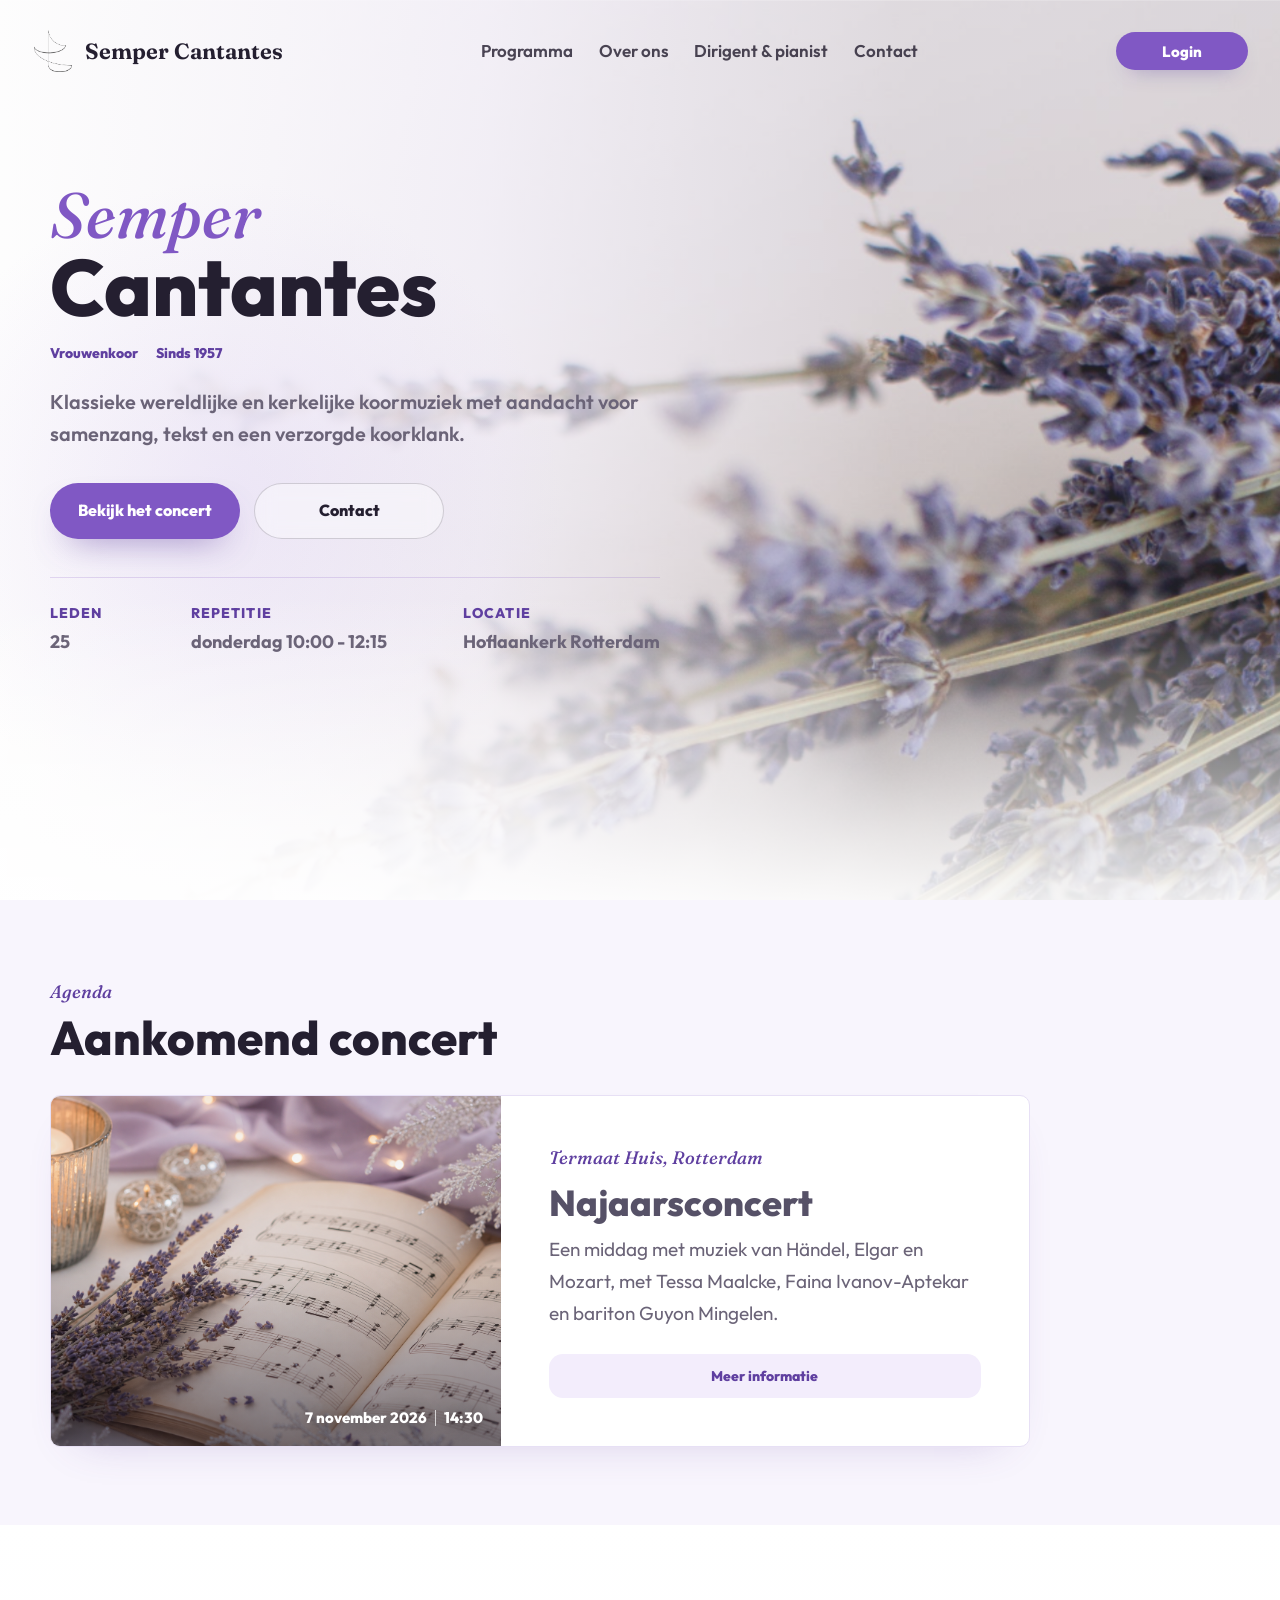
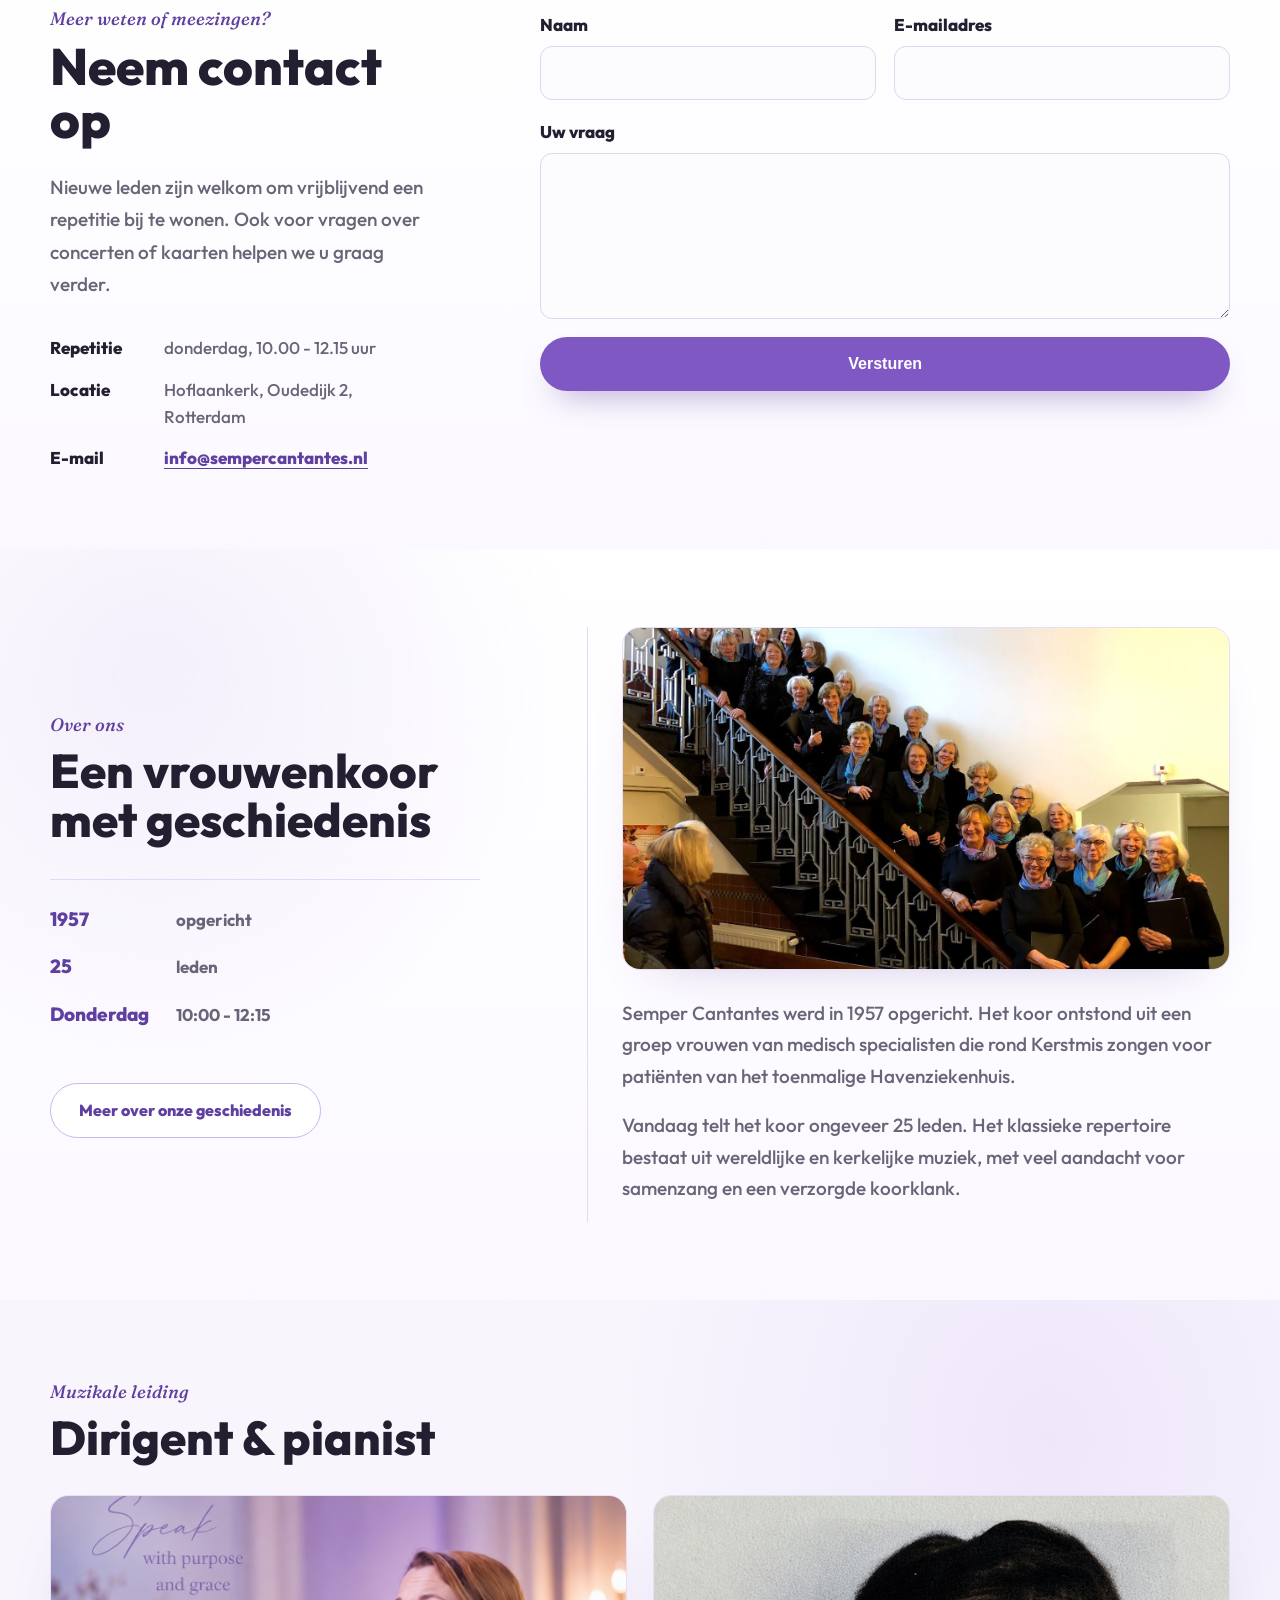
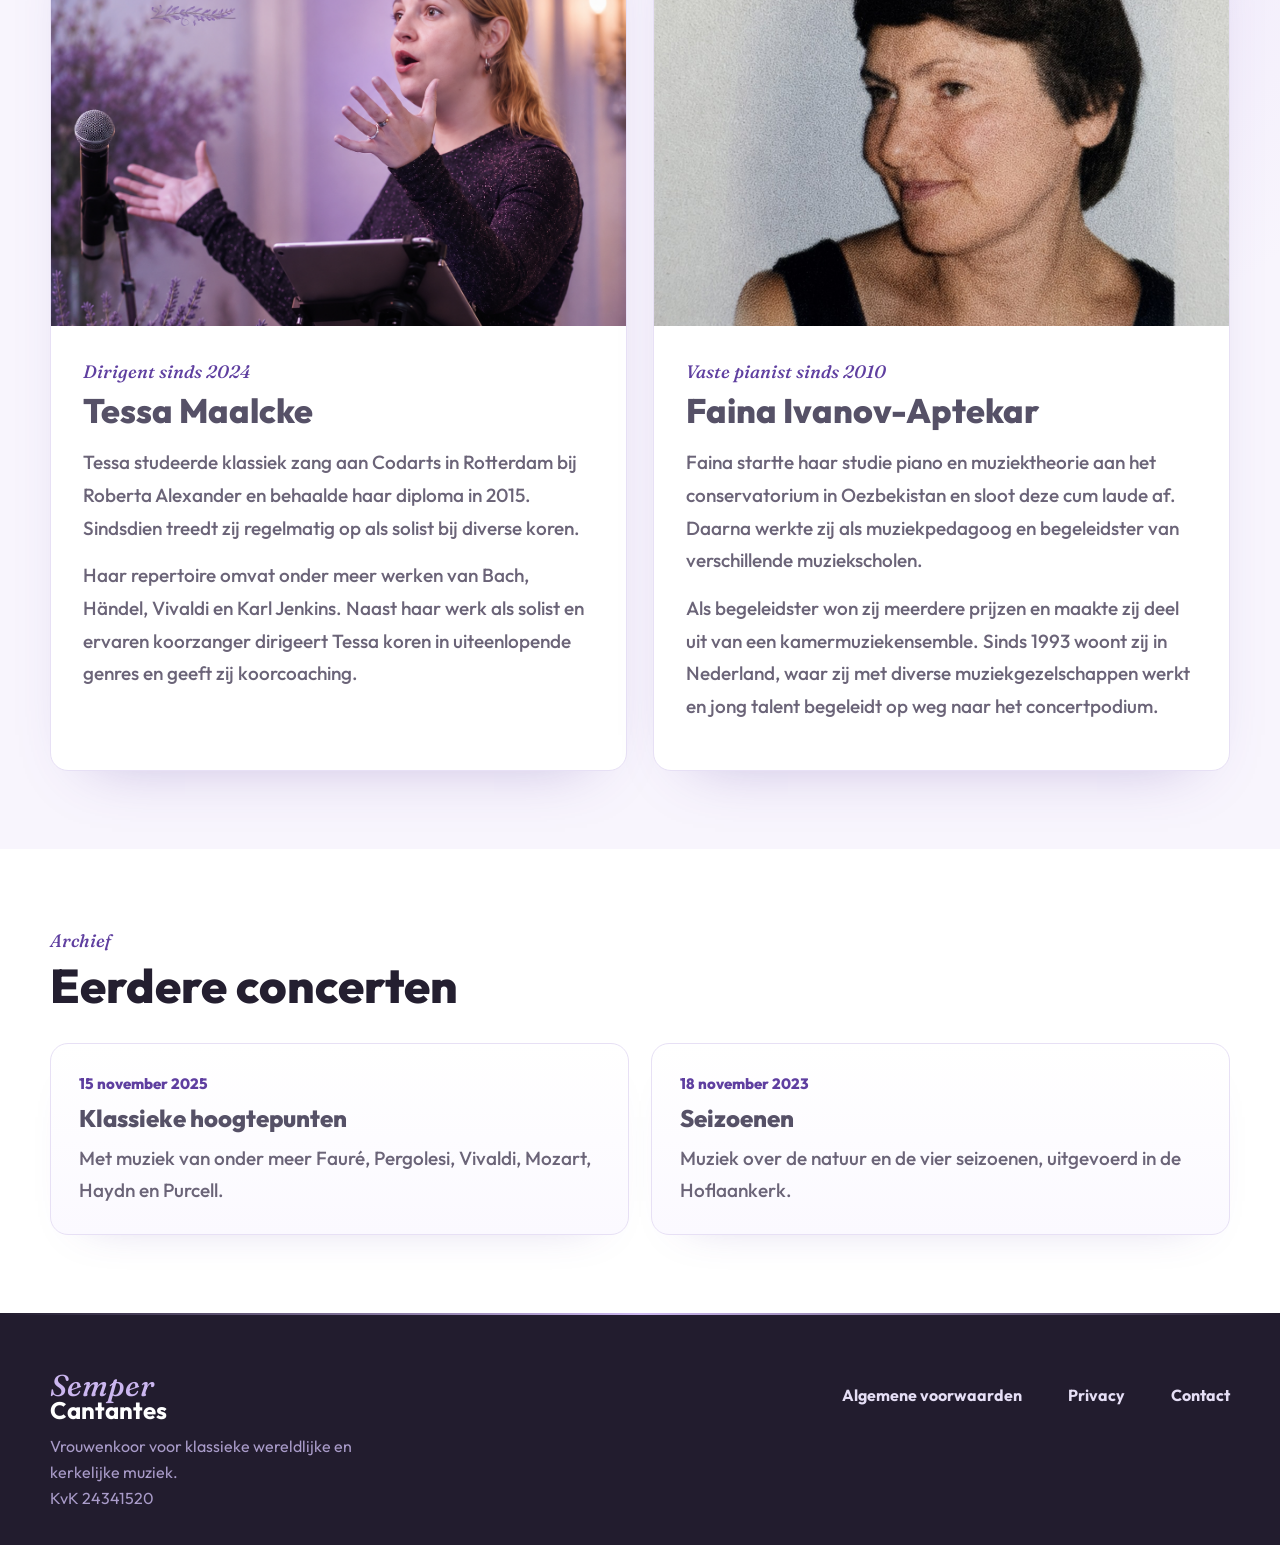
==== commit 1982e4b6: "Refine responsive UX across the site" ====
--- a/index.html
+++ b/index.html
@@ -14,7 +14,7 @@
       href="https://fonts.googleapis.com/css2?family=Fraunces:ital,opsz,wght@0,9..144,500;0,9..144,650;1,9..144,500;1,9..144,650&family=Outfit:wght@400;500;600;700;800&display=swap"
       rel="stylesheet"
     >
-    <link rel="stylesheet" href="styles.css?v=homepage-content-20260808">
+    <link rel="stylesheet" href="styles.css?v=ux-review-20260808">
   </head>
   <body data-version="client-round-20260716">
     <!-- Hero and primary navigation -->
@@ -31,15 +31,16 @@
           </summary>
           <div class="mobile-nav-panel">
             <a class="nav-link" href="#concerten">Programma</a>
+            <a class="nav-link" href="#contact">Contact</a>
             <a class="nav-link" href="#over-ons">Over ons</a>
             <a class="nav-link" href="#team">Dirigent & pianist</a>
             <a class="nav-link" href="#eerdere-concerten">Eerdere concerten</a>
-            <a class="nav-link" href="#contact">Contact</a>
             <button
               class="login-link"
               type="button"
-              disabled
-              title="Binnenkort beschikbaar"
+              data-login-demo
+              aria-haspopup="dialog"
+              aria-controls="login-demo"
             >
               Login
             </button>
@@ -55,8 +56,9 @@
           <button
             class="login-link"
             type="button"
-            disabled
-            title="Binnenkort beschikbaar"
+            data-login-demo
+            aria-haspopup="dialog"
+            aria-controls="login-demo"
           >
             Login
           </button>
@@ -75,8 +77,8 @@
           samenzang, tekst en een verzorgde koorklank.
         </p>
         <div class="hero-actions" aria-label="Belangrijke acties">
-          <a class="button button-primary" href="#over-ons">Meer informatie</a>
-          <a class="button button-ghost" href="#concerten">Ons programma</a>
+          <a class="button button-primary" href="#concerten">Bekijk het concert</a>
+          <a class="button button-ghost" href="#contact">Contact</a>
         </div>
         <dl class="hero-details" aria-label="Kerngegevens Semper Cantantes">
           <div>
@@ -104,8 +106,8 @@
             <h2 id="concerten-title">Aankomend concert</h2>
           </div>
 
-          <div class="concert-grid upcoming-concerts">
-            <article class="concert-card">
+          <div class="upcoming-concert">
+            <article class="concert-card concert-card-featured">
               <div class="concert-image">
                 <img src="assets/concert-winter.png" alt="Bladmuziek met lavendel in warm najaarslicht">
                 <time class="concert-date" datetime="2026-11-07T14:30">
@@ -122,33 +124,63 @@
                 <a class="small-button" href="concert.html">Meer informatie</a>
               </div>
             </article>
-
-            <article class="concert-card concert-card-expected">
-              <div class="concert-image">
-                <img src="assets/concert-voorjaar.png" alt="Bladmuziek met lichte lavendelkleuren">
-                <p class="concert-date">Wordt verwacht</p>
-              </div>
-              <div class="concert-body">
-                <p class="eyebrow">Binnenkort meer</p>
-                <h3>Wordt verwacht</h3>
-                <p>Nieuwe concertinformatie wordt hier bekendgemaakt zodra deze beschikbaar is.</p>
-                <span class="small-button small-button-disabled">Informatie volgt</span>
-              </div>
-            </article>
-
-            <article class="concert-card concert-card-expected">
-              <div class="concert-image">
-                <img src="assets/concert-zomer.png" alt="Bladmuziek met lavendel in zacht licht">
-                <p class="concert-date">Wordt verwacht</p>
-              </div>
-              <div class="concert-body">
-                <p class="eyebrow">Binnenkort meer</p>
-                <h3>Wordt verwacht</h3>
-                <p>Nieuwe concertinformatie wordt hier bekendgemaakt zodra deze beschikbaar is.</p>
-                <span class="small-button small-button-disabled">Informatie volgt</span>
-              </div>
-            </article>
-          </div>
+          </div>
+        </div>
+      </section>
+
+      <!-- Contact and rehearsal information -->
+      <section class="contact-section" id="contact" aria-labelledby="contact-title">
+        <div class="section-inner contact-layout">
+          <div class="contact-intro">
+            <p class="eyebrow">Meer weten of meezingen?</p>
+            <h2 id="contact-title">Neem contact op</h2>
+            <p class="contact-lead">
+              Nieuwe leden zijn welkom om vrijblijvend een repetitie bij te
+              wonen. Ook voor vragen over concerten of kaarten helpen we u
+              graag verder.
+            </p>
+            <dl class="contact-details">
+              <div>
+                <dt>Repetitie</dt>
+                <dd>donderdag, 10.00 - 12.15 uur</dd>
+              </div>
+              <div>
+                <dt>Locatie</dt>
+                <dd>Hoflaankerk, Oudedijk 2, Rotterdam</dd>
+              </div>
+              <div>
+                <dt>E-mail</dt>
+                <dd><a href="mailto:info@sempercantantes.nl">info@sempercantantes.nl</a></dd>
+              </div>
+            </dl>
+          </div>
+
+          <form
+            class="contact-form"
+            action="mailto:info@sempercantantes.nl"
+            method="post"
+            enctype="text/plain"
+          >
+            <label for="contact-name">
+              Naam
+              <input
+                id="contact-name"
+                type="text"
+                name="naam"
+                autocomplete="name"
+                required
+              >
+            </label>
+            <label for="email">
+              E-mailadres
+              <input id="email" type="email" name="email" autocomplete="email" required>
+            </label>
+            <label class="message-field" for="message">
+              Uw vraag
+              <textarea id="message" name="message" rows="5" required></textarea>
+            </label>
+            <button class="button button-primary form-submit" type="submit">Versturen</button>
+          </form>
         </div>
       </section>
 
@@ -173,7 +205,7 @@
               </div>
             </dl>
             <a class="button button-outline about-history-link" href="geschiedenis.html">
-              Bekijk onze tijdlijn
+              Meer over onze geschiedenis
             </a>
           </div>
           <div class="about-copy">
@@ -190,11 +222,6 @@
               bestaat uit wereldlijke en kerkelijke muziek, met veel aandacht
               voor samenzang en een verzorgde koorklank.
             </p>
-            <p>
-              Nieuwe leden zijn van harte welkom om vrijblijvend een repetitie
-              bij te wonen op donderdagmorgen van 10:00 - 12:15 uur in de
-              Hoflaankerk.
-            </p>
           </div>
         </div>
       </section>
@@ -221,14 +248,10 @@
                   treedt zij regelmatig op als solist bij diverse koren.
                 </p>
                 <p>
-                  Haar repertoire omvat onder meer de Johannes Passion van
-                  Bach, The Messiah van H&auml;ndel, het Gloria van Vivaldi en
-                  The Armed Man van Karl Jenkins.
-                </p>
-                <p>
-                  Naast haar werk als solist en ervaren koorzanger dirigeert
-                  Tessa koren in uiteenlopende genres. Ook geeft zij
-                  koorcoaching aan verschillende Nederlandse koren.
+                  Haar repertoire omvat onder meer werken van Bach, H&auml;ndel,
+                  Vivaldi en Karl Jenkins. Naast haar werk als solist en ervaren
+                  koorzanger dirigeert Tessa koren in uiteenlopende genres en
+                  geeft zij koorcoaching.
                 </p>
               </div>
             </article>
@@ -290,80 +313,29 @@
         </div>
       </section>
 
-      <!-- Contact -->
-      <section class="contact-section" id="contact" aria-labelledby="contact-title">
-        <div class="section-inner contact-layout">
-          <div class="contact-intro">
-            <p class="eyebrow">Meer weten of meezingen?</p>
-            <h2 id="contact-title">Neem contact op</h2>
-            <p class="contact-lead">
-              Nieuwe leden zijn van harte welkom om vrijblijvend een repetitie
-              bij te wonen. Ook voor vragen over concerten of kaarten horen we
-              graag van u.
-            </p>
-            <dl class="contact-details">
-              <div>
-                <dt>Repetitie:</dt>
-                <dd>donderdag, 10:00 - 12:15</dd>
-              </div>
-              <div>
-                <dt>Locatie:</dt>
-                <dd>Hoflaankerk, Oudedijk 2</dd>
-              </div>
-            </dl>
-          </div>
-
-          <form class="contact-form">
-            <fieldset class="form-names">
-              <legend class="visually-hidden">Uw naam</legend>
-              <label for="first-name">
-                Voornaam
-                <input
-                  id="first-name"
-                  type="text"
-                  name="first-name"
-                  autocomplete="given-name"
-                  required
-                >
-              </label>
-              <label for="prefix">
-                Tussenvoegsel
-                <input
-                  id="prefix"
-                  type="text"
-                  name="prefix"
-                  autocomplete="additional-name"
-                >
-              </label>
-              <label for="last-name">
-                Achternaam
-                <input
-                  id="last-name"
-                  type="text"
-                  name="last-name"
-                  autocomplete="family-name"
-                  required
-                >
-              </label>
-            </fieldset>
-
-            <label class="wide" for="email">
-              E-mailadres
-              <input id="email" type="email" name="email" autocomplete="email" required>
-            </label>
-            <label class="message-field" for="message">
-              Uw vraag
-              <textarea id="message" name="message" rows="6" required></textarea>
-            </label>
-            <label class="checkbox-row" for="terms">
-              <input id="terms" type="checkbox" name="terms" required>
-              <span>Ik ga akkoord met de <a href="algemene-voorwaarden.html">algemene voorwaarden</a>.</span>
-            </label>
-            <button class="button button-primary form-submit" type="submit">Versturen</button>
-          </form>
-        </div>
-      </section>
     </main>
+
+    <dialog class="login-demo" id="login-demo" aria-labelledby="login-demo-title">
+      <div class="login-demo-inner">
+        <button class="login-demo-close" type="button" data-close-login aria-label="Sluiten">&times;</button>
+        <p class="eyebrow">Ledenomgeving</p>
+        <h2 id="login-demo-title">Demonstratie</h2>
+        <p>
+          Deze ledenomgeving is alleen een voorbeeld en bevat uitsluitend
+          verzonnen gegevens. De openbare website werkt volledig zonder login.
+        </p>
+        <div class="demo-member-list" aria-label="Voorbeeld verjaardagslijst">
+          <strong>Voorbeeld verjaardagslijst</strong>
+          <p>Demo-lid A &middot; 12 maart</p>
+          <p>Demo-lid B &middot; 24 maart</p>
+        </div>
+        <p class="login-demo-note">
+          Voor echte ledeninformatie is een beveiligde backend met goed
+          toegangsbeheer nodig. Er worden hier geen persoonsgegevens opgeslagen.
+        </p>
+        <button class="button button-primary" type="button" data-close-login>Sluiten</button>
+      </div>
+    </dialog>
 
     <!-- Footer -->
     <footer class="site-footer">
@@ -398,6 +370,23 @@
           });
         });
       }
+
+      const loginDemo = document.querySelector("#login-demo");
+
+      document.querySelectorAll("[data-login-demo]").forEach((button) => {
+        button.addEventListener("click", () => {
+          button.closest(".mobile-nav")?.removeAttribute("open");
+          loginDemo?.showModal();
+        });
+      });
+
+      document.querySelectorAll("[data-close-login]").forEach((button) => {
+        button.addEventListener("click", () => loginDemo?.close());
+      });
+
+      loginDemo?.addEventListener("click", (event) => {
+        if (event.target === loginDemo) loginDemo.close();
+      });
     </script>
   </body>
 </html>
--- a/styles.css
+++ b/styles.css
@@ -20,7 +20,8 @@
   --radius-pill: 999px;
   --font-display: "Fraunces", Georgia, serif;
   --font-body: "Outfit", "Segoe UI", Arial, sans-serif;
-  --maxw: 1320px;
+  --maxw: 1180px;
+  --section-space: 88px;
 }
 
 * {
@@ -48,7 +49,7 @@
   color: var(--ink);
   background: var(--bg);
   font-family: var(--font-body);
-  font-size: 17px;
+  font-size: 18px;
   line-height: 1.6;
   -webkit-font-smoothing: antialiased;
 }
@@ -114,7 +115,7 @@
   margin: 0;
   padding: 14px max(20px, calc((100vw - var(--maxw)) / 2));
   color: var(--ink);
-  font-size: 16px;
+  font-size: 17px;
   font-weight: 600;
   border: 0;
   border-radius: 0;
@@ -258,6 +259,15 @@
   cursor: not-allowed;
 }
 
+.login-link:focus-visible,
+.button:focus-visible,
+.small-button:focus-visible,
+.nav-link:focus-visible,
+.contact-details a:focus-visible {
+  outline: 3px solid rgba(128, 88, 196, 0.34);
+  outline-offset: 4px;
+}
+
 .social-link:hover,
 .login-link:hover {
   transform: translateY(-2px);
@@ -354,7 +364,7 @@
 .button {
   min-width: 190px;
   padding: 14px 28px;
-  font-size: 15px;
+  font-size: 16px;
 }
 
 .button:hover,
@@ -407,10 +417,7 @@
 }
 
 .section-heading {
-  display: flex;
-  align-items: flex-end;
-  justify-content: space-between;
-  gap: 32px;
+  display: block;
   margin-bottom: 38px;
 }
 
@@ -625,7 +632,7 @@
 .about-facts dd {
   margin: 0;
   color: var(--ink-soft);
-  font-size: 16px;
+  font-size: 17px;
   font-weight: 700;
 }
 
@@ -747,39 +754,40 @@
 .contact-lead {
   margin-bottom: 34px;
   color: var(--ink-soft);
-  font-size: 17px;
+  font-size: 18px;
   font-weight: 500;
   line-height: 1.7;
 }
 
 .contact-details {
   display: grid;
-  gap: 10px;
+  gap: 14px;
   margin: 0;
 }
 
 .contact-details div {
   display: grid;
-  grid-template-columns: 92px minmax(0, 1fr);
+  grid-template-columns: 104px minmax(0, 1fr);
   gap: 10px;
 }
 
 .contact-details dt {
   color: var(--ink);
-  font-size: 15px;
+  font-size: 17px;
   font-weight: 800;
 }
 
 .contact-details dd {
   margin: 0;
   color: var(--ink-soft);
-  font-size: 15px;
+  font-size: 17px;
   font-weight: 500;
 }
 
 .contact-form {
   display: grid;
   gap: 18px;
+  padding-top: 8px;
 }
 
 .form-names {
@@ -797,7 +805,7 @@
   flex-direction: column;
   gap: 8px;
   color: var(--ink);
-  font-size: 14px;
+  font-size: 16px;
   font-weight: 800;
   letter-spacing: 0;
 }
@@ -808,7 +816,7 @@
   border: 1px solid #ded6ef;
   border-radius: 12px;
   color: var(--ink);
-  background: #faf9fd;
+  background: #fcfbfe;
   font: inherit;
   font-size: 17px;
   transition: border-color 160ms ease, background 160ms ease, box-shadow 160ms ease;
@@ -823,12 +831,12 @@
 }
 
 .contact-form input {
-  height: 50px;
+  height: 54px;
   padding: 10px 14px;
 }
 
 .contact-form textarea {
-  min-height: 166px;
+  min-height: 150px;
   padding: 14px;
   resize: vertical;
 }
@@ -846,7 +854,7 @@
   gap: 12px;
   margin: 2px 4px 6px;
   color: var(--ink-soft);
-  font-size: 15px;
+  font-size: 16px;
   font-weight: 600;
 }
 
@@ -925,7 +933,7 @@
 .footer-brand span {
   display: block;
   color: #a99bc9;
-  font-size: 15px;
+  font-size: 16px;
 }
 
 .footer-inner nav {
@@ -933,7 +941,7 @@
   flex-wrap: wrap;
   gap: clamp(20px, 4vw, 46px);
   padding-top: 12px;
-  font-size: 15px;
+  font-size: 16px;
   font-weight: 700;
 }
 
@@ -1457,7 +1465,7 @@
 .hero-details dt {
   margin-bottom: 5px;
   color: var(--lav-700);
-  font-size: 12px;
+  font-size: 14px;
   font-weight: 800;
   letter-spacing: 0.08em;
   text-transform: uppercase;
@@ -1466,7 +1474,7 @@
 .hero-details dd {
   margin: 0;
   color: var(--ink-soft);
-  font-size: 17px;
+  font-size: 18px;
   font-weight: 700;
   line-height: 1.45;
 }
@@ -1481,12 +1489,12 @@
 }
 
 .upcoming-concert {
-  max-width: 720px;
+  max-width: 980px;
 }
 
 .concert-card-featured {
   display: grid;
-  grid-template-columns: minmax(260px, 0.9fr) minmax(280px, 1fr);
+  grid-template-columns: minmax(320px, 0.92fr) minmax(340px, 1.08fr);
 }
 
 .concert-card-featured .concert-image img {
@@ -1496,6 +1504,20 @@
 
 .concert-card-featured .concert-body p {
   min-height: 0;
+}
+
+.concert-card-featured .concert-body {
+  justify-content: center;
+  padding: clamp(30px, 4vw, 48px);
+}
+
+.concert-card-featured .concert-body h3 {
+  font-size: clamp(28px, 3vw, 36px);
+}
+
+.concert-card-featured .concert-body > p:not(.eyebrow) {
+  font-size: 18px;
+  line-height: 1.68;
 }
 
 .about-photo {
@@ -1592,7 +1614,7 @@
 .team-copy p:not(.eyebrow) {
   margin-bottom: 15px;
   color: var(--ink-soft);
-  font-size: 17px;
+  font-size: 18px;
   font-weight: 600;
   line-height: 1.72;
 }
@@ -1620,7 +1642,7 @@
   display: block;
   margin-bottom: 10px;
   color: var(--lav-700);
-  font-size: 13px;
+  font-size: 15px;
   font-weight: 800;
 }
 
@@ -1633,7 +1655,7 @@
 .previous-card p {
   margin-bottom: 0;
   color: var(--ink-soft);
-  font-size: 17px;
+  font-size: 18px;
   font-weight: 600;
   line-height: 1.65;
 }
@@ -2170,6 +2192,777 @@
   }
 }
 
+.login-demo {
+  width: min(560px, calc(100% - 32px));
+  max-height: calc(100vh - 32px);
+  padding: 0;
+  overflow: auto;
+  color: var(--ink);
+  border: 1px solid var(--line);
+  border-radius: var(--radius-md);
+  background: var(--white);
+  box-shadow: 0 30px 80px -36px rgba(36, 31, 48, 0.55);
+}
+
+.login-demo::backdrop {
+  background: rgba(36, 31, 48, 0.42);
+  backdrop-filter: blur(4px);
+}
+
+.login-demo-inner {
+  position: relative;
+  padding: 42px;
+}
+
+.login-demo h2 {
+  margin-bottom: 18px;
+  font-size: 34px;
+}
+
+.login-demo p {
+  color: var(--ink-soft);
+  font-size: 18px;
+  line-height: 1.65;
+}
+
+.login-demo-close {
+  position: absolute;
+  top: 16px;
+  right: 16px;
+  display: grid;
+  width: 44px;
+  height: 44px;
+  padding: 0;
+  place-items: center;
+  color: var(--ink);
+  border: 0;
+  background: transparent;
+  font: inherit;
+  font-size: 32px;
+  line-height: 1;
+  cursor: pointer;
+}
+
+.demo-member-list {
+  margin: 26px 0;
+  padding: 20px 0;
+  border-top: 1px solid var(--line);
+  border-bottom: 1px solid var(--line);
+}
+
+.demo-member-list strong {
+  display: block;
+  margin-bottom: 10px;
+  font-size: 18px;
+}
+
+.demo-member-list p {
+  margin: 4px 0;
+}
+
+.login-demo-note {
+  font-size: 16px !important;
+}
+
+@media (min-width: 1001px) and (max-width: 1440px) {
+  body {
+    font-size: 19px;
+  }
+
+  .site-nav {
+    padding-right: 32px;
+    padding-left: 32px;
+    font-size: 17px;
+  }
+
+  .nav-links {
+    gap: clamp(18px, 2vw, 28px);
+  }
+
+  .hero-content {
+    width: min(640px, calc(100% - 64px));
+    margin-left: max(32px, calc((100vw - var(--maxw)) / 2));
+  }
+
+  .section-inner,
+  .footer-inner {
+    width: min(var(--maxw), calc(100% - 64px));
+  }
+
+  .concert-section,
+  .about-section,
+  .contact-section,
+  .team-section,
+  .previous-section {
+    padding-top: 86px;
+    padding-bottom: 92px;
+  }
+
+  h2 {
+    font-size: clamp(38px, 3.7vw, 48px);
+  }
+
+  .about-copy p,
+  .team-copy p:not(.eyebrow),
+  .contact-lead,
+  .previous-card p,
+  .concert-card-featured .concert-body > p:not(.eyebrow) {
+    font-size: 19px;
+  }
+
+  .contact-details dt,
+  .contact-details dd,
+  .contact-form label {
+    font-size: 17px;
+  }
+}
+
+@media (max-width: 760px) {
+  body {
+    font-size: 18px;
+  }
+
+  .mobile-nav-panel .nav-link {
+    min-height: 50px;
+    font-size: 18px;
+  }
+
+  .mobile-nav-panel .login-link {
+    min-height: 50px;
+    font-size: 17px;
+  }
+
+  .hero-content {
+    padding-top: 86px;
+  }
+
+  .eyebrow {
+    font-size: 16px;
+  }
+
+  .button,
+  .small-button {
+    min-height: 52px;
+    font-size: 17px;
+  }
+
+  .concert-section,
+  .about-section,
+  .contact-section,
+  .team-section,
+  .previous-section {
+    padding: 52px 0;
+  }
+
+  .concert-image {
+    min-height: 0;
+  }
+
+  .concert-card-featured .concert-body {
+    padding: 24px;
+  }
+
+  .concert-card-featured .concert-body h3 {
+    font-size: 28px;
+  }
+
+  .concert-card-featured .concert-body > p:not(.eyebrow),
+  .about-copy p,
+  .team-copy p:not(.eyebrow),
+  .contact-lead,
+  .previous-card p {
+    font-size: 18px;
+    line-height: 1.65;
+  }
+
+  .contact-layout {
+    gap: 36px;
+  }
+
+  .contact-details div {
+    grid-template-columns: 86px minmax(0, 1fr);
+    gap: 12px;
+  }
+
+  .contact-details dt,
+  .contact-details dd,
+  .contact-form label,
+  .contact-form .checkbox-row {
+    font-size: 17px;
+  }
+
+  .contact-form {
+    padding-top: 30px;
+    border-top: 1px solid var(--line);
+  }
+
+  .contact-form input {
+    height: 56px;
+  }
+
+  .contact-form textarea {
+    min-height: 170px;
+  }
+
+  .hero-details dt {
+    font-size: 13px;
+  }
+
+  .hero-details dd {
+    font-size: 18px;
+  }
+
+  .footer-brand span,
+  .footer-inner nav {
+    font-size: 16px;
+  }
+
+  .login-demo-inner {
+    padding: 36px 24px 28px;
+  }
+
+  .login-demo h2 {
+    font-size: 30px;
+  }
+
+  .login-demo .button {
+    width: 100%;
+  }
+}
+
+/* Cohesive spacing and clear action hierarchy */
+.concert-section,
+.about-section,
+.contact-section,
+.team-section,
+.previous-section {
+  padding: var(--section-space) 0;
+}
+
+.section-heading {
+  margin-bottom: 32px;
+}
+
+.contact-details a,
+.text-link {
+  color: var(--lav-700);
+  font-weight: 800;
+  text-decoration: underline;
+  text-decoration-thickness: 1px;
+  text-underline-offset: 4px;
+}
+
+.about-copy p,
+.team-copy p:not(.eyebrow),
+.previous-card p,
+.history-timeline p,
+.legal-main p,
+.legal-main li {
+  font-weight: 500;
+}
+
+.contact-form {
+  grid-template-columns: repeat(2, minmax(0, 1fr));
+}
+
+.contact-form .message-field,
+.contact-form .form-submit {
+  grid-column: 1 / -1;
+}
+
+/* Shared secondary-page navigation */
+.subpage-header {
+  position: sticky;
+  top: 0;
+  z-index: 100;
+  border-bottom: 1px solid var(--line);
+  background: rgba(255, 255, 255, 0.97);
+  box-shadow: 0 8px 28px rgba(46, 35, 70, 0.07);
+  backdrop-filter: blur(16px);
+}
+
+.subpage-nav {
+  display: flex;
+  align-items: center;
+  gap: 32px;
+  width: min(var(--maxw), calc(100% - 40px));
+  min-height: 74px;
+  margin: 0 auto;
+}
+
+.subpage-brand {
+  display: inline-flex;
+  align-items: center;
+  gap: 10px;
+  flex: 0 0 auto;
+  font-family: var(--font-display);
+  font-size: 22px;
+  font-weight: 650;
+}
+
+.subpage-brand img {
+  width: 40px;
+  height: 40px;
+  object-fit: contain;
+  opacity: 0.82;
+}
+
+.subpage-links {
+  display: flex;
+  align-items: center;
+  justify-content: center;
+  gap: 30px;
+  flex: 1;
+  font-size: 17px;
+  font-weight: 700;
+}
+
+.subpage-links a,
+.subpage-home {
+  transition: color 160ms ease, border-color 160ms ease, background 160ms ease;
+}
+
+.subpage-links a:hover {
+  color: var(--lav-700);
+}
+
+.subpage-home {
+  display: inline-flex;
+  align-items: center;
+  justify-content: center;
+  min-height: 44px;
+  padding: 0 22px;
+  color: var(--lav-700);
+  border: 1px solid var(--lav-300);
+  border-radius: var(--radius-pill);
+  font-size: 16px;
+  font-weight: 800;
+}
+
+.subpage-home:hover {
+  border-color: var(--lav-600);
+  background: var(--lav-100);
+}
+
+.subpage-footer {
+  display: flex;
+  align-items: center;
+  justify-content: space-between;
+  gap: 24px;
+  padding: 30px max(20px, calc((100vw - var(--maxw)) / 2));
+  color: #d8cfee;
+  background: var(--plum);
+  font-size: 16px;
+  font-weight: 600;
+}
+
+.subpage-footer a {
+  color: var(--white);
+  font-weight: 800;
+}
+
+/* Concert information page */
+.concert-detail-main {
+  display: block;
+  min-height: 0;
+  padding: 56px 0 84px;
+}
+
+.concert-detail {
+  width: min(1100px, calc(100% - 40px));
+}
+
+.detail-back {
+  margin-bottom: 34px;
+  font-size: 16px;
+}
+
+.concert-detail-hero {
+  display: grid;
+  grid-template-columns: minmax(0, 1fr) minmax(380px, 0.92fr);
+  align-items: center;
+  gap: 56px;
+}
+
+.detail-copy h1 {
+  margin-bottom: 22px;
+  color: var(--ink);
+  font-size: clamp(46px, 5vw, 68px);
+  line-height: 1.02;
+}
+
+.detail-copy > p:not(.eyebrow) {
+  max-width: 52ch;
+  margin-bottom: 26px;
+  color: var(--ink-soft);
+  font-size: 20px;
+  font-weight: 500;
+  line-height: 1.65;
+}
+
+.event-facts {
+  margin: 30px 0;
+  border-top: 1px solid var(--line);
+  border-bottom: 1px solid var(--line);
+}
+
+.event-facts div,
+.performer-list div {
+  display: grid;
+  grid-template-columns: 118px minmax(0, 1fr);
+  gap: 18px;
+  padding: 11px 0;
+}
+
+.event-facts div + div,
+.performer-list div + div {
+  border-top: 1px solid var(--line);
+}
+
+.event-facts dt,
+.performer-list dt {
+  color: var(--ink);
+  font-weight: 800;
+}
+
+.event-facts dd,
+.performer-list dd {
+  margin: 0;
+  color: var(--ink-soft);
+  font-weight: 600;
+}
+
+.detail-media {
+  overflow: hidden;
+  margin: 0;
+  padding: 0;
+  border: 0;
+  border-radius: 8px;
+  box-shadow: 0 24px 58px -38px rgba(95, 63, 160, 0.42);
+}
+
+.detail-media img {
+  width: 100%;
+  aspect-ratio: 4 / 3;
+  object-fit: cover;
+}
+
+.concert-program {
+  display: grid;
+  grid-template-columns: repeat(2, minmax(0, 1fr));
+  gap: 64px;
+  margin-top: 72px;
+  padding-top: 56px;
+  border-top: 1px solid var(--line);
+}
+
+.concert-program h2,
+.concert-choir h2 {
+  margin-bottom: 18px;
+  font-size: clamp(28px, 3vw, 38px);
+  line-height: 1.12;
+}
+
+.concert-program p:not(.eyebrow),
+.concert-choir p:not(.eyebrow) {
+  color: var(--ink-soft);
+  font-size: 18px;
+  font-weight: 500;
+  line-height: 1.72;
+}
+
+.performer-list {
+  margin: 24px 0 0;
+  border-top: 1px solid var(--line);
+  border-bottom: 1px solid var(--line);
+  font-size: 18px;
+}
+
+.concert-choir {
+  display: grid;
+  grid-template-columns: minmax(320px, 0.9fr) minmax(0, 1.1fr);
+  align-items: center;
+  gap: 54px;
+  margin-top: 72px;
+  padding-top: 56px;
+  border-top: 1px solid var(--line);
+}
+
+.concert-choir img {
+  width: 100%;
+  aspect-ratio: 16 / 10;
+  object-fit: cover;
+  border-radius: 8px;
+}
+
+/* Refined information pages */
+.history-main {
+  width: min(900px, calc(100% - 40px));
+  padding: 58px 0 86px;
+}
+
+.history-header {
+  margin-bottom: 46px;
+}
+
+.history-timeline li {
+  padding-bottom: 32px;
+}
+
+.history-timeline div {
+  padding: 22px 26px;
+  border-radius: 8px;
+}
+
+.legal-main {
+  width: min(760px, calc(100% - 40px));
+  padding: 58px 0 84px;
+}
+
+.legal-main h1 {
+  color: var(--ink);
+  font-size: clamp(42px, 5vw, 58px);
+}
+
+.legal-main h2 {
+  margin-top: 30px;
+}
+
+@media (min-width: 1001px) and (max-width: 1440px) {
+  :root {
+    --section-space: 78px;
+  }
+
+  .subpage-nav {
+    width: min(var(--maxw), calc(100% - 64px));
+  }
+}
+
+@media (min-width: 761px) and (max-width: 1000px) {
+  :root {
+    --section-space: 68px;
+  }
+
+  .concert-card-featured {
+    grid-template-columns: minmax(270px, 0.86fr) minmax(0, 1.14fr);
+  }
+
+  .concert-card-featured .concert-image img {
+    height: 100%;
+    aspect-ratio: auto;
+  }
+
+  .team-card {
+    display: grid;
+    grid-template-columns: minmax(260px, 0.82fr) minmax(0, 1.18fr);
+  }
+
+  .team-image,
+  .team-image img {
+    height: 100%;
+    min-height: 480px;
+  }
+
+  .team-copy {
+    padding: 30px;
+  }
+
+  .subpage-nav {
+    width: min(100% - 32px, 900px);
+  }
+
+  .concert-detail {
+    width: min(100% - 40px, 900px);
+  }
+
+  .concert-detail-hero {
+    grid-template-columns: minmax(0, 1fr) minmax(300px, 0.9fr);
+    gap: 32px;
+  }
+
+  .detail-copy h1 {
+    font-size: 42px;
+  }
+
+  .detail-copy > p:not(.eyebrow) {
+    font-size: 18px;
+  }
+
+  .event-facts div {
+    grid-template-columns: 90px minmax(0, 1fr);
+    gap: 12px;
+  }
+
+  .concert-program {
+    gap: 36px;
+  }
+
+  .concert-choir {
+    grid-template-columns: minmax(280px, 0.9fr) minmax(0, 1.1fr);
+    gap: 36px;
+  }
+}
+
+@media (max-width: 760px) {
+  :root {
+    --section-space: 50px;
+  }
+
+  .hero-content {
+    text-align: center;
+  }
+
+  .hero-kicker {
+    justify-content: center;
+  }
+
+  .hero-copy {
+    margin-right: auto;
+    margin-left: auto;
+  }
+
+  .hero-details {
+    text-align: left;
+  }
+
+  .section-heading,
+  .about-heading,
+  .team-copy > .eyebrow,
+  .team-copy h3,
+  .contact-intro > .eyebrow,
+  .contact-intro h2 {
+    text-align: center;
+  }
+
+  .about-facts,
+  .about-copy,
+  .team-copy p:not(.eyebrow),
+  .contact-lead,
+  .contact-details,
+  .previous-card {
+    text-align: left;
+  }
+
+  .about-history-link {
+    margin-right: auto;
+    margin-left: auto;
+  }
+
+  .team-card {
+    display: block;
+  }
+
+  .contact-form {
+    grid-template-columns: 1fr;
+  }
+
+  .subpage-nav {
+    width: min(100% - 24px, 700px);
+    min-height: 66px;
+    gap: 12px;
+  }
+
+  .subpage-brand {
+    min-width: 0;
+    gap: 8px;
+    font-size: 18px;
+  }
+
+  .subpage-brand img {
+    width: 34px;
+    height: 34px;
+  }
+
+  .subpage-links {
+    display: none;
+  }
+
+  .subpage-home {
+    min-height: 44px;
+    margin-left: auto;
+    padding: 0 16px;
+    font-size: 15px;
+  }
+
+  .subpage-footer {
+    align-items: flex-start;
+    flex-direction: column;
+    padding: 26px 16px;
+  }
+
+  .concert-detail-main,
+  .history-main,
+  .legal-main {
+    padding-top: 38px;
+    padding-bottom: 64px;
+  }
+
+  .concert-detail,
+  .history-main,
+  .legal-main {
+    width: min(100% - 24px, 700px);
+  }
+
+  .concert-detail-hero,
+  .concert-program,
+  .concert-choir {
+    grid-template-columns: 1fr;
+  }
+
+  .concert-detail-hero {
+    gap: 32px;
+  }
+
+  .detail-copy > .eyebrow,
+  .detail-copy h1,
+  .concert-program .eyebrow,
+  .concert-program h2,
+  .concert-choir .eyebrow,
+  .concert-choir h2,
+  .history-header,
+  .legal-main > h1 {
+    text-align: center;
+  }
+
+  .detail-copy h1 {
+    font-size: 42px;
+  }
+
+  .detail-copy > p:not(.eyebrow),
+  .concert-program p:not(.eyebrow),
+  .concert-choir p:not(.eyebrow),
+  .legal-main p,
+  .legal-main li {
+    text-align: left;
+    font-size: 18px;
+  }
+
+  .event-facts div,
+  .performer-list div {
+    grid-template-columns: 92px minmax(0, 1fr);
+    gap: 12px;
+  }
+
+  .concert-program,
+  .concert-choir {
+    gap: 30px;
+    margin-top: 50px;
+    padding-top: 42px;
+  }
+
+  .concert-choir img {
+    order: 2;
+  }
+
+  .history-header h1 {
+    font-size: 40px;
+  }
+
+  .legal-main h1 {
+    font-size: 38px;
+  }
+}
+
 @media (prefers-reduced-motion: reduce) {
   .site-nav {
     transition: none;
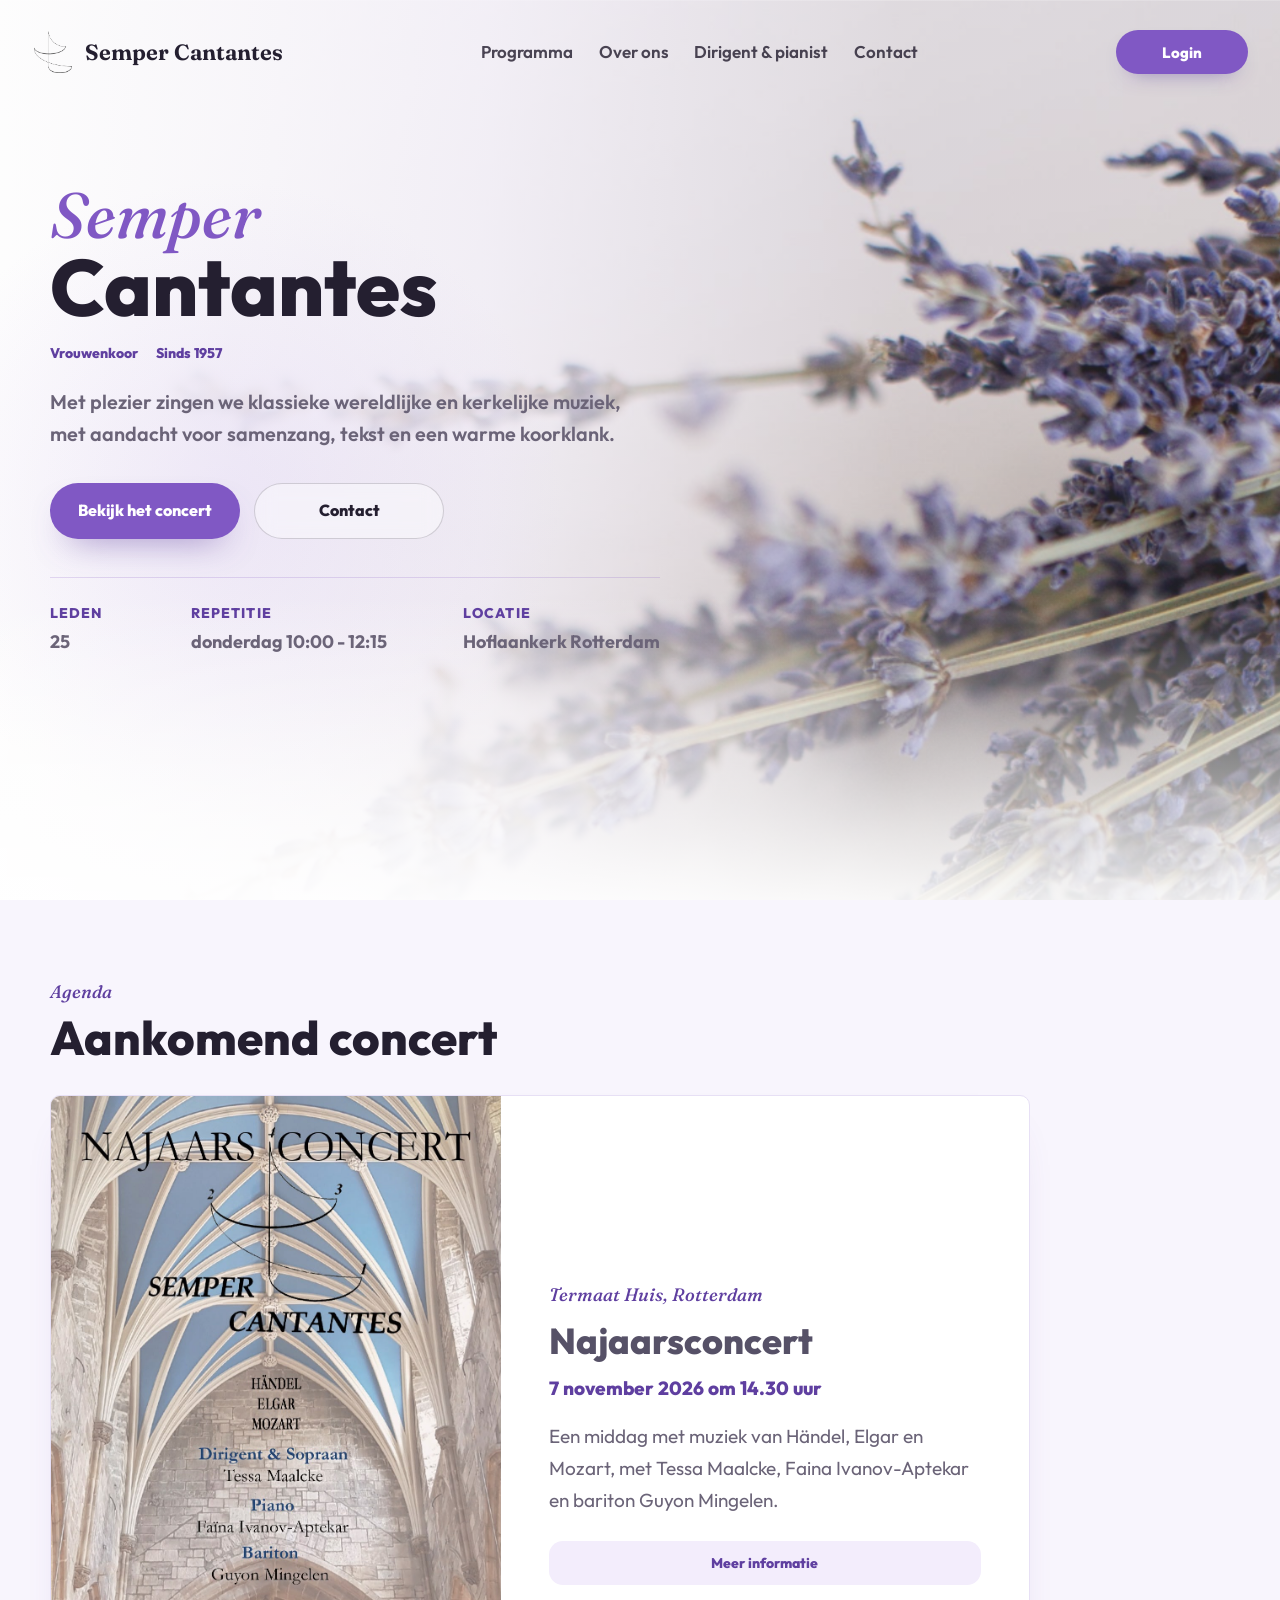
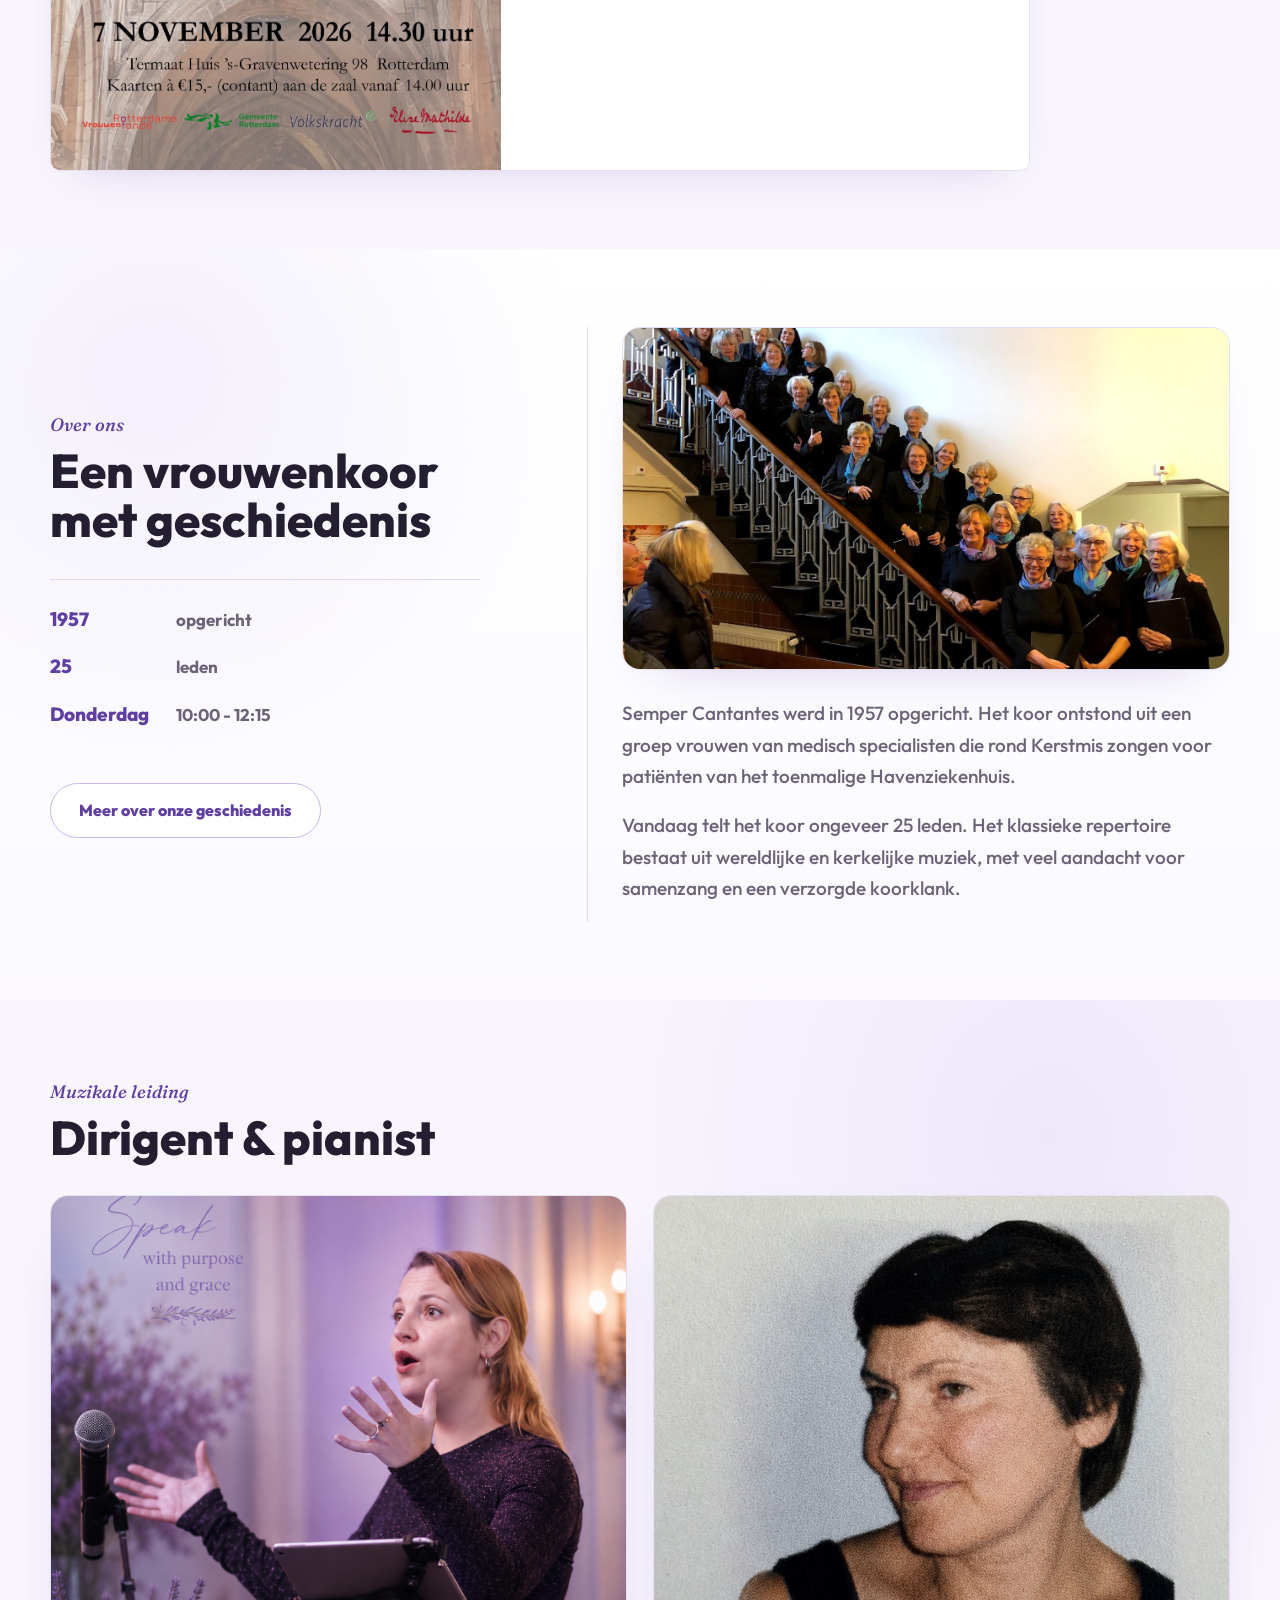
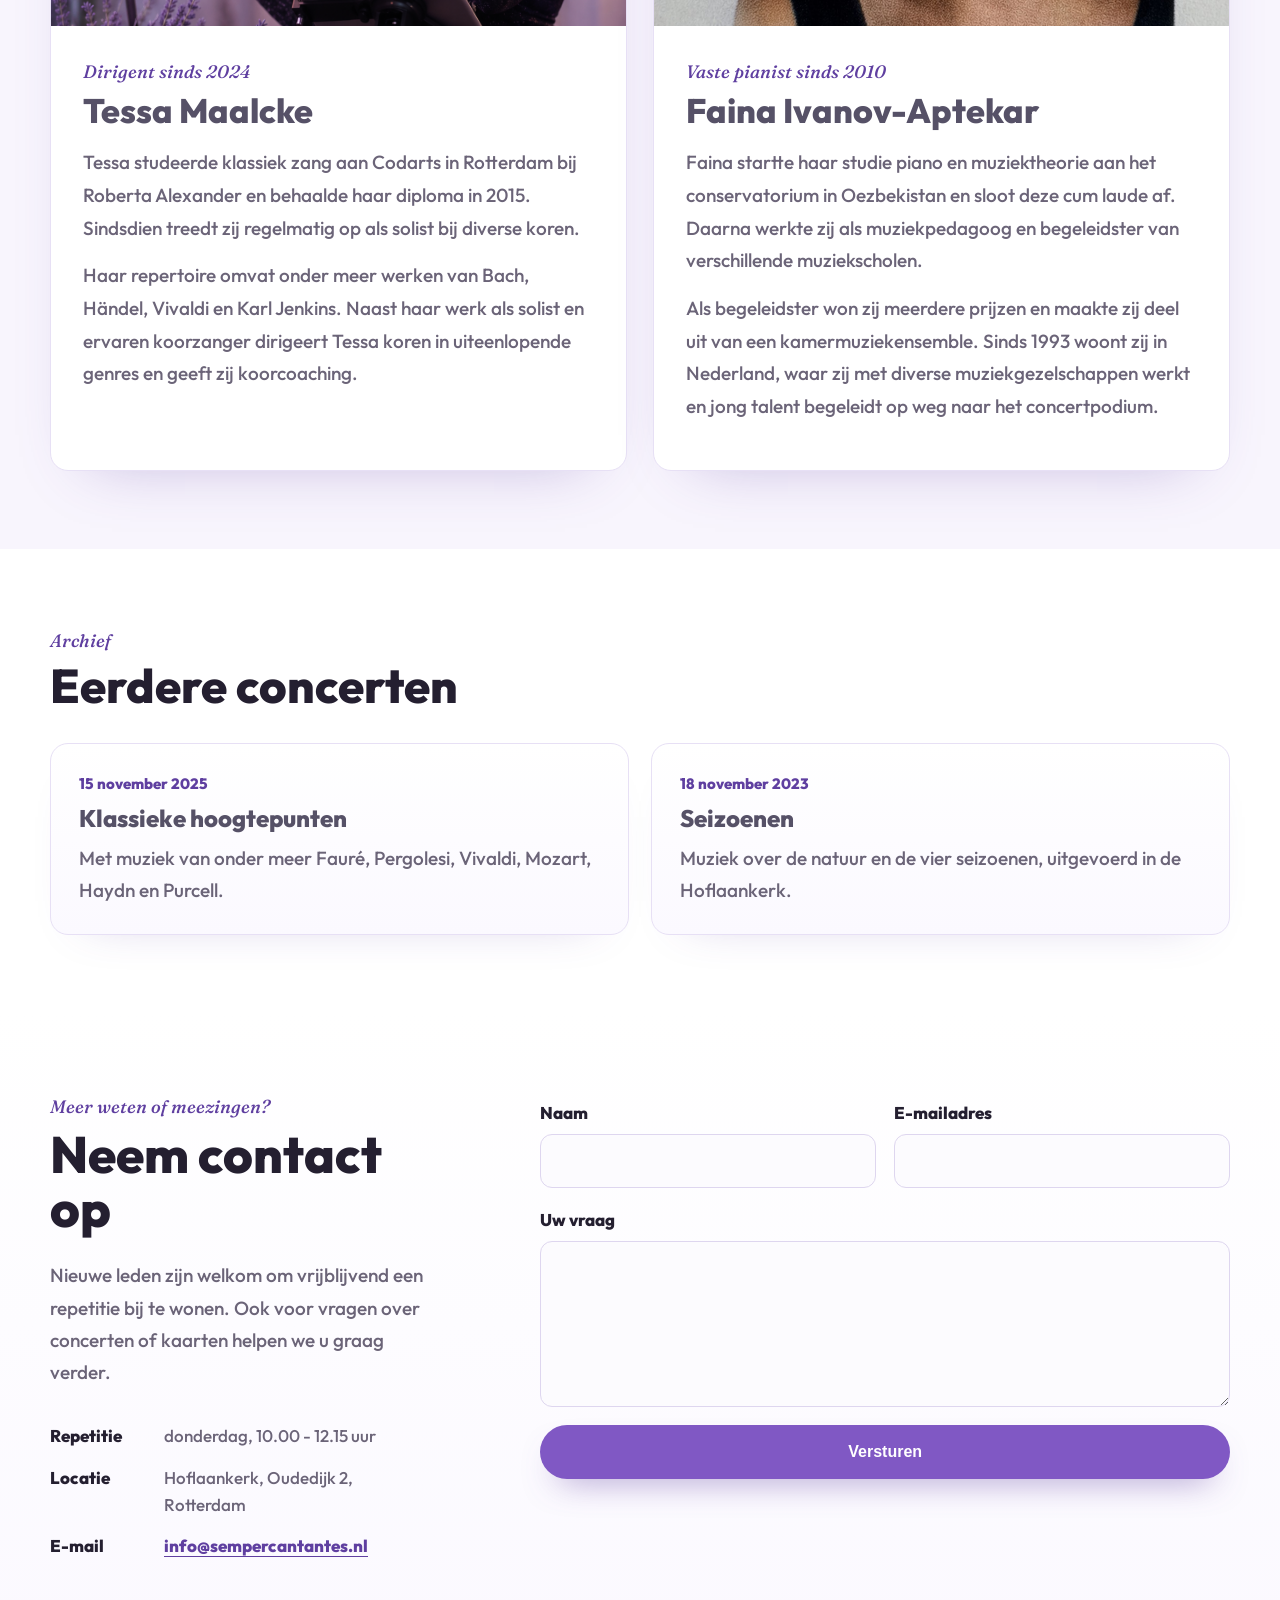
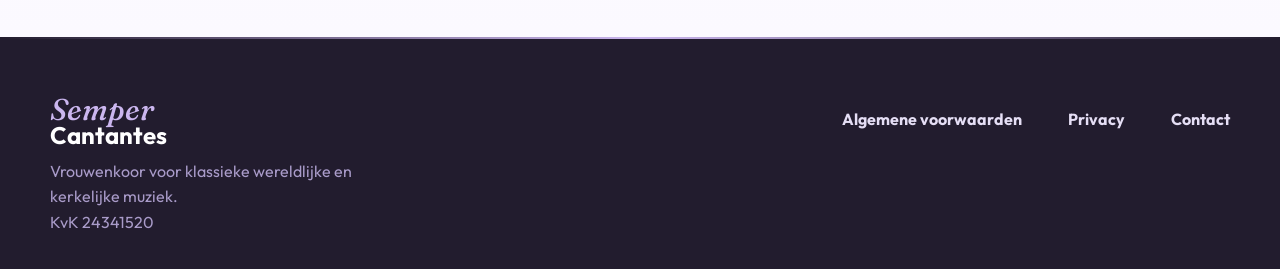
==== commit 457a3806: "Polish concert site and member demo" ====
--- a/index.html
+++ b/index.html
@@ -14,7 +14,7 @@
       href="https://fonts.googleapis.com/css2?family=Fraunces:ital,opsz,wght@0,9..144,500;0,9..144,650;1,9..144,500;1,9..144,650&family=Outfit:wght@400;500;600;700;800&display=swap"
       rel="stylesheet"
     >
-    <link rel="stylesheet" href="styles.css?v=ux-review-20260808">
+    <link rel="stylesheet" href="styles.css?v=final-polish-20260808">
   </head>
   <body data-version="client-round-20260716">
     <!-- Hero and primary navigation -->
@@ -31,10 +31,10 @@
           </summary>
           <div class="mobile-nav-panel">
             <a class="nav-link" href="#concerten">Programma</a>
-            <a class="nav-link" href="#contact">Contact</a>
             <a class="nav-link" href="#over-ons">Over ons</a>
             <a class="nav-link" href="#team">Dirigent & pianist</a>
             <a class="nav-link" href="#eerdere-concerten">Eerdere concerten</a>
+            <a class="nav-link" href="#contact">Contact</a>
             <button
               class="login-link"
               type="button"
@@ -73,8 +73,8 @@
           <span>Sinds 1957</span>
         </div>
         <p class="hero-copy">
-          Klassieke wereldlijke en kerkelijke koormuziek met aandacht voor
-          samenzang, tekst en een verzorgde koorklank.
+          Met plezier zingen we klassieke wereldlijke en kerkelijke muziek,
+          met aandacht voor samenzang, tekst en een warme koorklank.
         </p>
         <div class="hero-actions" aria-label="Belangrijke acties">
           <a class="button button-primary" href="#concerten">Bekijk het concert</a>
@@ -109,14 +109,17 @@
           <div class="upcoming-concert">
             <article class="concert-card concert-card-featured">
               <div class="concert-image">
-                <img src="assets/concert-winter.png" alt="Bladmuziek met lavendel in warm najaarslicht">
-                <time class="concert-date" datetime="2026-11-07T14:30">
-                  7 november 2026 <span aria-hidden="true"></span> 14:30
-                </time>
+                <img
+                  src="assets/najaarsconcert-2026.jpeg"
+                  alt="Affiche van het Najaarsconcert van Semper Cantantes op 7 november 2026"
+                >
               </div>
               <div class="concert-body">
                 <p class="eyebrow">Termaat Huis, Rotterdam</p>
                 <h3>Najaarsconcert</h3>
+                <p class="concert-meta">
+                  <time datetime="2026-11-07T14:30">7 november 2026 om 14.30 uur</time>
+                </p>
                 <p>
                   Een middag met muziek van H&auml;ndel, Elgar en Mozart, met
                   Tessa Maalcke, Faina Ivanov-Aptekar en bariton Guyon Mingelen.
@@ -125,62 +128,6 @@
               </div>
             </article>
           </div>
-        </div>
-      </section>
-
-      <!-- Contact and rehearsal information -->
-      <section class="contact-section" id="contact" aria-labelledby="contact-title">
-        <div class="section-inner contact-layout">
-          <div class="contact-intro">
-            <p class="eyebrow">Meer weten of meezingen?</p>
-            <h2 id="contact-title">Neem contact op</h2>
-            <p class="contact-lead">
-              Nieuwe leden zijn welkom om vrijblijvend een repetitie bij te
-              wonen. Ook voor vragen over concerten of kaarten helpen we u
-              graag verder.
-            </p>
-            <dl class="contact-details">
-              <div>
-                <dt>Repetitie</dt>
-                <dd>donderdag, 10.00 - 12.15 uur</dd>
-              </div>
-              <div>
-                <dt>Locatie</dt>
-                <dd>Hoflaankerk, Oudedijk 2, Rotterdam</dd>
-              </div>
-              <div>
-                <dt>E-mail</dt>
-                <dd><a href="mailto:info@sempercantantes.nl">info@sempercantantes.nl</a></dd>
-              </div>
-            </dl>
-          </div>
-
-          <form
-            class="contact-form"
-            action="mailto:info@sempercantantes.nl"
-            method="post"
-            enctype="text/plain"
-          >
-            <label for="contact-name">
-              Naam
-              <input
-                id="contact-name"
-                type="text"
-                name="naam"
-                autocomplete="name"
-                required
-              >
-            </label>
-            <label for="email">
-              E-mailadres
-              <input id="email" type="email" name="email" autocomplete="email" required>
-            </label>
-            <label class="message-field" for="message">
-              Uw vraag
-              <textarea id="message" name="message" rows="5" required></textarea>
-            </label>
-            <button class="button button-primary form-submit" type="submit">Versturen</button>
-          </form>
         </div>
       </section>
 
@@ -313,29 +260,165 @@
         </div>
       </section>
 
+      <!-- Contact and rehearsal information -->
+      <section class="contact-section" id="contact" aria-labelledby="contact-title">
+        <div class="section-inner contact-layout">
+          <div class="contact-intro">
+            <p class="eyebrow">Meer weten of meezingen?</p>
+            <h2 id="contact-title">Neem contact op</h2>
+            <p class="contact-lead">
+              Nieuwe leden zijn welkom om vrijblijvend een repetitie bij te
+              wonen. Ook voor vragen over concerten of kaarten helpen we u
+              graag verder.
+            </p>
+            <dl class="contact-details">
+              <div>
+                <dt>Repetitie</dt>
+                <dd>donderdag, 10.00 - 12.15 uur</dd>
+              </div>
+              <div>
+                <dt>Locatie</dt>
+                <dd>Hoflaankerk, Oudedijk 2, Rotterdam</dd>
+              </div>
+              <div>
+                <dt>E-mail</dt>
+                <dd><a href="mailto:info@sempercantantes.nl">info@sempercantantes.nl</a></dd>
+              </div>
+            </dl>
+          </div>
+
+          <form
+            class="contact-form"
+            action="mailto:info@sempercantantes.nl"
+            method="post"
+            enctype="text/plain"
+          >
+            <label for="contact-name">
+              Naam
+              <input
+                id="contact-name"
+                type="text"
+                name="naam"
+                autocomplete="name"
+                required
+              >
+            </label>
+            <label for="email">
+              E-mailadres
+              <input id="email" type="email" name="email" autocomplete="email" required>
+            </label>
+            <label class="message-field" for="message">
+              Uw vraag
+              <textarea id="message" name="message" rows="5" required></textarea>
+            </label>
+            <button class="button button-primary form-submit" type="submit">Versturen</button>
+          </form>
+        </div>
+      </section>
+
     </main>
 
-    <dialog class="login-demo" id="login-demo" aria-labelledby="login-demo-title">
+    <div
+      class="login-demo"
+      id="login-demo"
+      role="dialog"
+      aria-modal="true"
+      aria-label="Ledenomgeving"
+      hidden
+    >
       <div class="login-demo-inner">
         <button class="login-demo-close" type="button" data-close-login aria-label="Sluiten">&times;</button>
-        <p class="eyebrow">Ledenomgeving</p>
-        <h2 id="login-demo-title">Demonstratie</h2>
-        <p>
-          Deze ledenomgeving is alleen een voorbeeld en bevat uitsluitend
-          verzonnen gegevens. De openbare website werkt volledig zonder login.
-        </p>
-        <div class="demo-member-list" aria-label="Voorbeeld verjaardagslijst">
-          <strong>Voorbeeld verjaardagslijst</strong>
-          <p>Demo-lid A &middot; 12 maart</p>
-          <p>Demo-lid B &middot; 24 maart</p>
-        </div>
-        <p class="login-demo-note">
-          Voor echte ledeninformatie is een beveiligde backend met goed
-          toegangsbeheer nodig. Er worden hier geen persoonsgegevens opgeslagen.
-        </p>
-        <button class="button button-primary" type="button" data-close-login>Sluiten</button>
+
+        <section class="auth-view" data-auth-view>
+          <p class="eyebrow">Ledenomgeving</p>
+          <h2 id="login-demo-title">Welkom</h2>
+          <p class="auth-intro">
+            Log in om de demonstratie van de verjaardagslijst te bekijken.
+            Alle namen en data in deze omgeving zijn fictief.
+          </p>
+
+          <div class="auth-switch" aria-label="Kies inloggen of registreren">
+            <button type="button" data-auth-mode="login" aria-pressed="true">Inloggen</button>
+            <button type="button" data-auth-mode="register" aria-pressed="false">Registreren</button>
+          </div>
+
+          <form class="auth-form" data-login-form novalidate>
+            <label for="member-email">
+              E-mailadres
+              <input id="member-email" type="email" name="email" autocomplete="email" required>
+            </label>
+            <label for="member-password">
+              Wachtwoord
+              <input
+                id="member-password"
+                type="password"
+                name="password"
+                autocomplete="current-password"
+                required
+              >
+            </label>
+            <p class="demo-credentials">
+              Demo: <strong>lid@sempercantantes.nl</strong> met wachtwoord
+              <strong>semper1957</strong>
+            </p>
+            <p class="auth-message" data-login-message role="alert"></p>
+            <button class="button button-primary" type="submit">Inloggen</button>
+          </form>
+
+          <form class="auth-form" data-register-form hidden novalidate>
+            <label for="register-name">
+              Naam
+              <input id="register-name" type="text" name="name" autocomplete="name" required>
+            </label>
+            <label for="register-email">
+              E-mailadres
+              <input id="register-email" type="email" name="email" autocomplete="email" required>
+            </label>
+            <label for="register-password">
+              Wachtwoord
+              <input
+                id="register-password"
+                type="password"
+                name="password"
+                autocomplete="new-password"
+                minlength="6"
+                required
+              >
+            </label>
+            <p class="auth-message" data-register-message role="alert"></p>
+            <button class="button button-primary" type="submit">Account aanmaken</button>
+          </form>
+
+          <p class="login-demo-note">
+            Dit is een lokale demonstratie: er wordt niets opgeslagen. Voor een
+            echte, beveiligde ledenomgeving is een backend met toegangsbeheer nodig.
+          </p>
+        </section>
+
+        <section class="member-view" data-member-view hidden aria-labelledby="birthday-title">
+          <p class="eyebrow">Ledenomgeving</p>
+          <h2 id="birthday-title" tabindex="-1">Verjaardagen</h2>
+          <p>Welkom, <strong data-member-name>demolid</strong>. Dit overzicht gebruikt fictieve namen.</p>
+
+          <div class="birthday-months" aria-label="Fictieve verjaardagslijst per maand">
+            <section><h3>Januari</h3><p>Anna <time datetime="2026-01-08">8 januari</time></p></section>
+            <section><h3>Februari</h3><p>Bea <time datetime="2026-02-21">21 februari</time></p></section>
+            <section><h3>Maart</h3><p>Carla <time datetime="2026-03-12">12 maart</time></p></section>
+            <section><h3>April</h3><p>Dora <time datetime="2026-04-04">4 april</time></p></section>
+            <section><h3>Mei</h3><p>Eva <time datetime="2026-05-19">19 mei</time></p></section>
+            <section><h3>Juni</h3><p>Femke <time datetime="2026-06-07">7 juni</time></p></section>
+            <section><h3>Juli</h3><p>Greet <time datetime="2026-07-26">26 juli</time></p></section>
+            <section><h3>Augustus</h3><p>Hanneke <time datetime="2026-08-14">14 augustus</time></p></section>
+            <section><h3>September</h3><p>Iris <time datetime="2026-09-03">3 september</time></p></section>
+            <section><h3>Oktober</h3><p>Joke <time datetime="2026-10-18">18 oktober</time></p></section>
+            <section><h3>November</h3><p>Karin <time datetime="2026-11-09">9 november</time></p></section>
+            <section><h3>December</h3><p>Louise <time datetime="2026-12-22">22 december</time></p></section>
+          </div>
+
+          <button class="button button-outline member-logout" type="button" data-logout>Uitloggen</button>
+        </section>
       </div>
-    </dialog>
+    </div>
 
     <!-- Footer -->
     <footer class="site-footer">
@@ -372,20 +455,126 @@
       }
 
       const loginDemo = document.querySelector("#login-demo");
+      const authView = loginDemo?.querySelector("[data-auth-view]");
+      const memberView = loginDemo?.querySelector("[data-member-view]");
+      const loginForm = loginDemo?.querySelector("[data-login-form]");
+      const registerForm = loginDemo?.querySelector("[data-register-form]");
+      const loginMessage = loginDemo?.querySelector("[data-login-message]");
+      const registerMessage = loginDemo?.querySelector("[data-register-message]");
+      const memberName = loginDemo?.querySelector("[data-member-name]");
+      let loginTrigger = null;
+
+      const setAuthMode = (mode) => {
+        const showLogin = mode === "login";
+        loginForm?.toggleAttribute("hidden", !showLogin);
+        registerForm?.toggleAttribute("hidden", showLogin);
+        loginDemo?.querySelectorAll("[data-auth-mode]").forEach((button) => {
+          button.setAttribute("aria-pressed", String(button.dataset.authMode === mode));
+        });
+        if (loginMessage) loginMessage.textContent = "";
+        if (registerMessage) registerMessage.textContent = "";
+      };
+
+      const showMemberView = (name) => {
+        authView?.setAttribute("hidden", "");
+        memberView?.removeAttribute("hidden");
+        if (memberName) memberName.textContent = name;
+        loginDemo?.querySelector(".login-demo-inner")?.scrollTo({ top: 0 });
+        loginDemo?.querySelector("#birthday-title")?.focus();
+      };
+
+      const resetMemberDemo = () => {
+        memberView?.setAttribute("hidden", "");
+        authView?.removeAttribute("hidden");
+        loginForm?.reset();
+        registerForm?.reset();
+        setAuthMode("login");
+      };
+
+      const openLogin = (trigger) => {
+        loginTrigger = trigger;
+        loginDemo?.removeAttribute("hidden");
+        document.body.classList.add("has-open-dialog");
+        loginDemo?.querySelector("#member-email")?.focus();
+      };
+
+      const closeLogin = () => {
+        loginDemo?.setAttribute("hidden", "");
+        document.body.classList.remove("has-open-dialog");
+        resetMemberDemo();
+        loginTrigger?.focus();
+      };
 
       document.querySelectorAll("[data-login-demo]").forEach((button) => {
         button.addEventListener("click", () => {
           button.closest(".mobile-nav")?.removeAttribute("open");
-          loginDemo?.showModal();
+          openLogin(button);
         });
       });
 
       document.querySelectorAll("[data-close-login]").forEach((button) => {
-        button.addEventListener("click", () => loginDemo?.close());
+        button.addEventListener("click", closeLogin);
+      });
+
+      loginDemo?.querySelectorAll("[data-auth-mode]").forEach((button) => {
+        button.addEventListener("click", () => setAuthMode(button.dataset.authMode));
+      });
+
+      loginForm?.addEventListener("submit", (event) => {
+        event.preventDefault();
+        const formData = new FormData(loginForm);
+        const email = String(formData.get("email") || "").trim().toLowerCase();
+        const password = String(formData.get("password") || "");
+
+        if (email === "lid@sempercantantes.nl" && password === "semper1957") {
+          showMemberView("demolid");
+          return;
+        }
+
+        if (loginMessage) {
+          loginMessage.textContent = "Deze gegevens kloppen niet. Gebruik de demo-inlog hierboven.";
+        }
+      });
+
+      registerForm?.addEventListener("submit", (event) => {
+        event.preventDefault();
+
+        if (!registerForm.checkValidity()) {
+          if (registerMessage) registerMessage.textContent = "Vul alle velden volledig in.";
+          return;
+        }
+
+        const formData = new FormData(registerForm);
+        const name = String(formData.get("name") || "demolid").trim();
+        showMemberView(name || "demolid");
+      });
+
+      loginDemo?.querySelector("[data-logout]")?.addEventListener("click", () => {
+        resetMemberDemo();
+        loginDemo?.querySelector("#member-email")?.focus();
       });
 
       loginDemo?.addEventListener("click", (event) => {
-        if (event.target === loginDemo) loginDemo.close();
+        if (event.target === loginDemo) closeLogin();
+      });
+
+      document.addEventListener("keydown", (event) => {
+        if (event.key === "Escape" && loginDemo && !loginDemo.hidden) closeLogin();
+
+        if (event.key === "Tab" && loginDemo && !loginDemo.hidden) {
+          const focusableElements = [...loginDemo.querySelectorAll("button:not([disabled]), input:not([disabled])")]
+            .filter((element) => element.offsetParent !== null);
+          const firstElement = focusableElements[0];
+          const lastElement = focusableElements.at(-1);
+
+          if (event.shiftKey && document.activeElement === firstElement) {
+            event.preventDefault();
+            lastElement?.focus();
+          } else if (!event.shiftKey && document.activeElement === lastElement) {
+            event.preventDefault();
+            firstElement?.focus();
+          }
+        }
       });
     </script>
   </body>
--- a/styles.css
+++ b/styles.css
@@ -1502,6 +1502,27 @@
   aspect-ratio: auto;
 }
 
+.concert-card-featured .concert-image {
+  display: grid;
+  min-height: 580px;
+  place-items: center;
+  background: #e9e4ee;
+}
+
+.concert-card-featured .concert-image::after {
+  display: none;
+}
+
+.concert-card-featured .concert-image img {
+  width: 100%;
+  height: 100%;
+  object-fit: contain;
+}
+
+.concert-card-featured:hover .concert-image img {
+  transform: none;
+}
+
 .concert-card-featured .concert-body p {
   min-height: 0;
 }
@@ -1518,6 +1539,12 @@
 .concert-card-featured .concert-body > p:not(.eyebrow) {
   font-size: 18px;
   line-height: 1.68;
+}
+
+.concert-card-featured .concert-body .concert-meta {
+  margin: 2px 0 4px;
+  color: var(--lav-700);
+  font-weight: 800;
 }
 
 .about-photo {
@@ -2193,25 +2220,40 @@
 }
 
 .login-demo {
-  width: min(560px, calc(100% - 32px));
+  position: fixed;
+  inset: 0;
+  z-index: 1000;
+  display: grid;
+  width: 100%;
+  height: 100%;
+  max-height: none;
+  padding: 16px;
+  overflow: auto;
+  place-items: center;
+  color: var(--ink);
+  border: 0;
+  background: rgba(36, 31, 48, 0.42);
+  backdrop-filter: blur(4px);
+}
+
+.login-demo[hidden] {
+  display: none;
+}
+
+.has-open-dialog {
+  overflow: hidden;
+}
+
+.login-demo-inner {
+  position: relative;
+  width: min(720px, 100%);
   max-height: calc(100vh - 32px);
-  padding: 0;
+  padding: 42px;
   overflow: auto;
-  color: var(--ink);
   border: 1px solid var(--line);
   border-radius: var(--radius-md);
   background: var(--white);
   box-shadow: 0 30px 80px -36px rgba(36, 31, 48, 0.55);
-}
-
-.login-demo::backdrop {
-  background: rgba(36, 31, 48, 0.42);
-  backdrop-filter: blur(4px);
-}
-
-.login-demo-inner {
-  position: relative;
-  padding: 42px;
 }
 
 .login-demo h2 {
@@ -2243,25 +2285,156 @@
   cursor: pointer;
 }
 
-.demo-member-list {
-  margin: 26px 0;
-  padding: 20px 0;
+.login-demo-note {
+  margin: 26px 0 0;
+  padding-top: 20px;
   border-top: 1px solid var(--line);
+  font-size: 16px !important;
+}
+
+.login-demo [hidden] {
+  display: none !important;
+}
+
+.auth-intro {
+  max-width: 55ch;
+}
+
+.auth-switch {
+  display: grid;
+  grid-template-columns: repeat(2, minmax(0, 1fr));
+  gap: 4px;
+  margin: 26px 0 24px;
+  padding: 4px;
+  border: 1px solid var(--line);
+  border-radius: 10px;
+  background: var(--bg-soft);
+}
+
+.auth-switch button {
+  min-height: 46px;
+  padding: 8px 18px;
+  color: var(--ink-soft);
+  border: 0;
+  border-radius: 7px;
+  background: transparent;
+  font: inherit;
+  font-weight: 800;
+  cursor: pointer;
+}
+
+.auth-switch button[aria-pressed="true"] {
+  color: var(--lav-700);
+  background: var(--white);
+  box-shadow: 0 4px 16px rgba(95, 63, 160, 0.1);
+}
+
+.auth-form {
+  display: grid;
+  gap: 18px;
+}
+
+.auth-form label {
+  display: grid;
+  gap: 8px;
+  color: var(--ink);
+  font-size: 16px;
+  font-weight: 800;
+}
+
+.auth-form input {
+  width: 100%;
+  height: 54px;
+  padding: 10px 14px;
+  color: var(--ink);
+  border: 1px solid #ded6ef;
+  border-radius: 10px;
+  background: #fcfbfe;
+  font: inherit;
+  font-size: 17px;
+  transition: border-color 160ms ease, background 160ms ease, box-shadow 160ms ease;
+}
+
+.auth-form input:focus {
+  outline: none;
+  border-color: var(--lav-500);
+  background: var(--white);
+  box-shadow: 0 0 0 4px rgba(154, 114, 220, 0.12);
+}
+
+.auth-form .button {
+  width: 100%;
+}
+
+.login-demo .demo-credentials {
+  margin: -2px 0 0;
+  padding: 14px 16px;
+  border-left: 3px solid var(--lav-300);
+  background: var(--bg-soft);
+  font-size: 15px;
+  line-height: 1.55;
+}
+
+.auth-message {
+  min-height: 0;
+  margin: -4px 0 0;
+  color: #8b3046 !important;
+  font-size: 16px !important;
+  font-weight: 700;
+}
+
+.auth-message:empty {
+  display: none;
+}
+
+.member-view > p:not(.eyebrow) {
+  max-width: 56ch;
+}
+
+.member-view h2:focus {
+  outline: none;
+}
+
+.birthday-months {
+  display: grid;
+  grid-template-columns: repeat(2, minmax(0, 1fr));
+  gap: 0 34px;
+  margin: 30px 0;
+  border-top: 1px solid var(--line);
+}
+
+.birthday-months section {
+  padding: 18px 0;
   border-bottom: 1px solid var(--line);
 }
 
-.demo-member-list strong {
-  display: block;
-  margin-bottom: 10px;
-  font-size: 18px;
-}
-
-.demo-member-list p {
-  margin: 4px 0;
-}
-
-.login-demo-note {
-  font-size: 16px !important;
+.birthday-months h3 {
+  margin-bottom: 8px;
+  color: var(--lav-700);
+  font-family: var(--font-display);
+  font-size: 21px;
+  font-weight: 650;
+}
+
+.login-demo .birthday-months p {
+  display: flex;
+  justify-content: space-between;
+  gap: 16px;
+  margin: 0;
+  color: var(--ink);
+  font-size: 17px;
+}
+
+.birthday-months time {
+  color: var(--ink-soft);
+}
+
+.member-logout {
+  min-width: 160px;
+}
+
+.login-link {
+  min-height: 44px;
 }
 
 @media (min-width: 1001px) and (max-width: 1440px) {
@@ -2647,6 +2820,15 @@
   object-fit: cover;
 }
 
+.detail-media-poster {
+  background: #e9e4ee;
+}
+
+.detail-media-poster img {
+  aspect-ratio: 2 / 3;
+  object-fit: contain;
+}
+
 .concert-program {
   display: grid;
   grid-template-columns: repeat(2, minmax(0, 1fr));
@@ -2714,6 +2896,41 @@
   border-radius: 8px;
 }
 
+/* The history reads as one continuous story instead of a stack of cards. */
+.history-timeline::before,
+.history-timeline time::after {
+  display: none;
+}
+
+.history-timeline li {
+  grid-template-columns: 100px minmax(0, 1fr);
+  gap: 32px;
+  padding: 28px 0;
+  border-top: 1px solid var(--line);
+}
+
+.history-timeline li:first-child {
+  padding-top: 0;
+  border-top: 0;
+}
+
+.history-timeline li:last-child {
+  padding-bottom: 0;
+}
+
+.history-timeline time {
+  padding: 3px 0 0;
+  background: transparent;
+}
+
+.history-timeline div {
+  padding: 0;
+  border: 0;
+  border-radius: 0;
+  background: transparent;
+  box-shadow: none;
+}
+
 .legal-main {
   width: min(760px, calc(100% - 40px));
   padding: 58px 0 84px;
@@ -2810,6 +3027,15 @@
 
   .hero-content {
     text-align: center;
+  }
+
+  .concert-card-featured .concert-image {
+    min-height: 0;
+  }
+
+  .concert-card-featured .concert-image img {
+    height: auto;
+    aspect-ratio: 2 / 3;
   }
 
   .hero-kicker {
@@ -2958,6 +3184,29 @@
     font-size: 40px;
   }
 
+  .history-timeline li {
+    grid-template-columns: 1fr;
+    gap: 8px;
+    padding: 24px 0;
+  }
+
+  .history-timeline time {
+    padding: 0;
+  }
+
+  .birthday-months {
+    grid-template-columns: 1fr;
+    margin-top: 24px;
+  }
+
+  .login-demo .birthday-months p {
+    font-size: 16px;
+  }
+
+  .member-logout {
+    width: 100%;
+  }
+
   .legal-main h1 {
     font-size: 38px;
   }
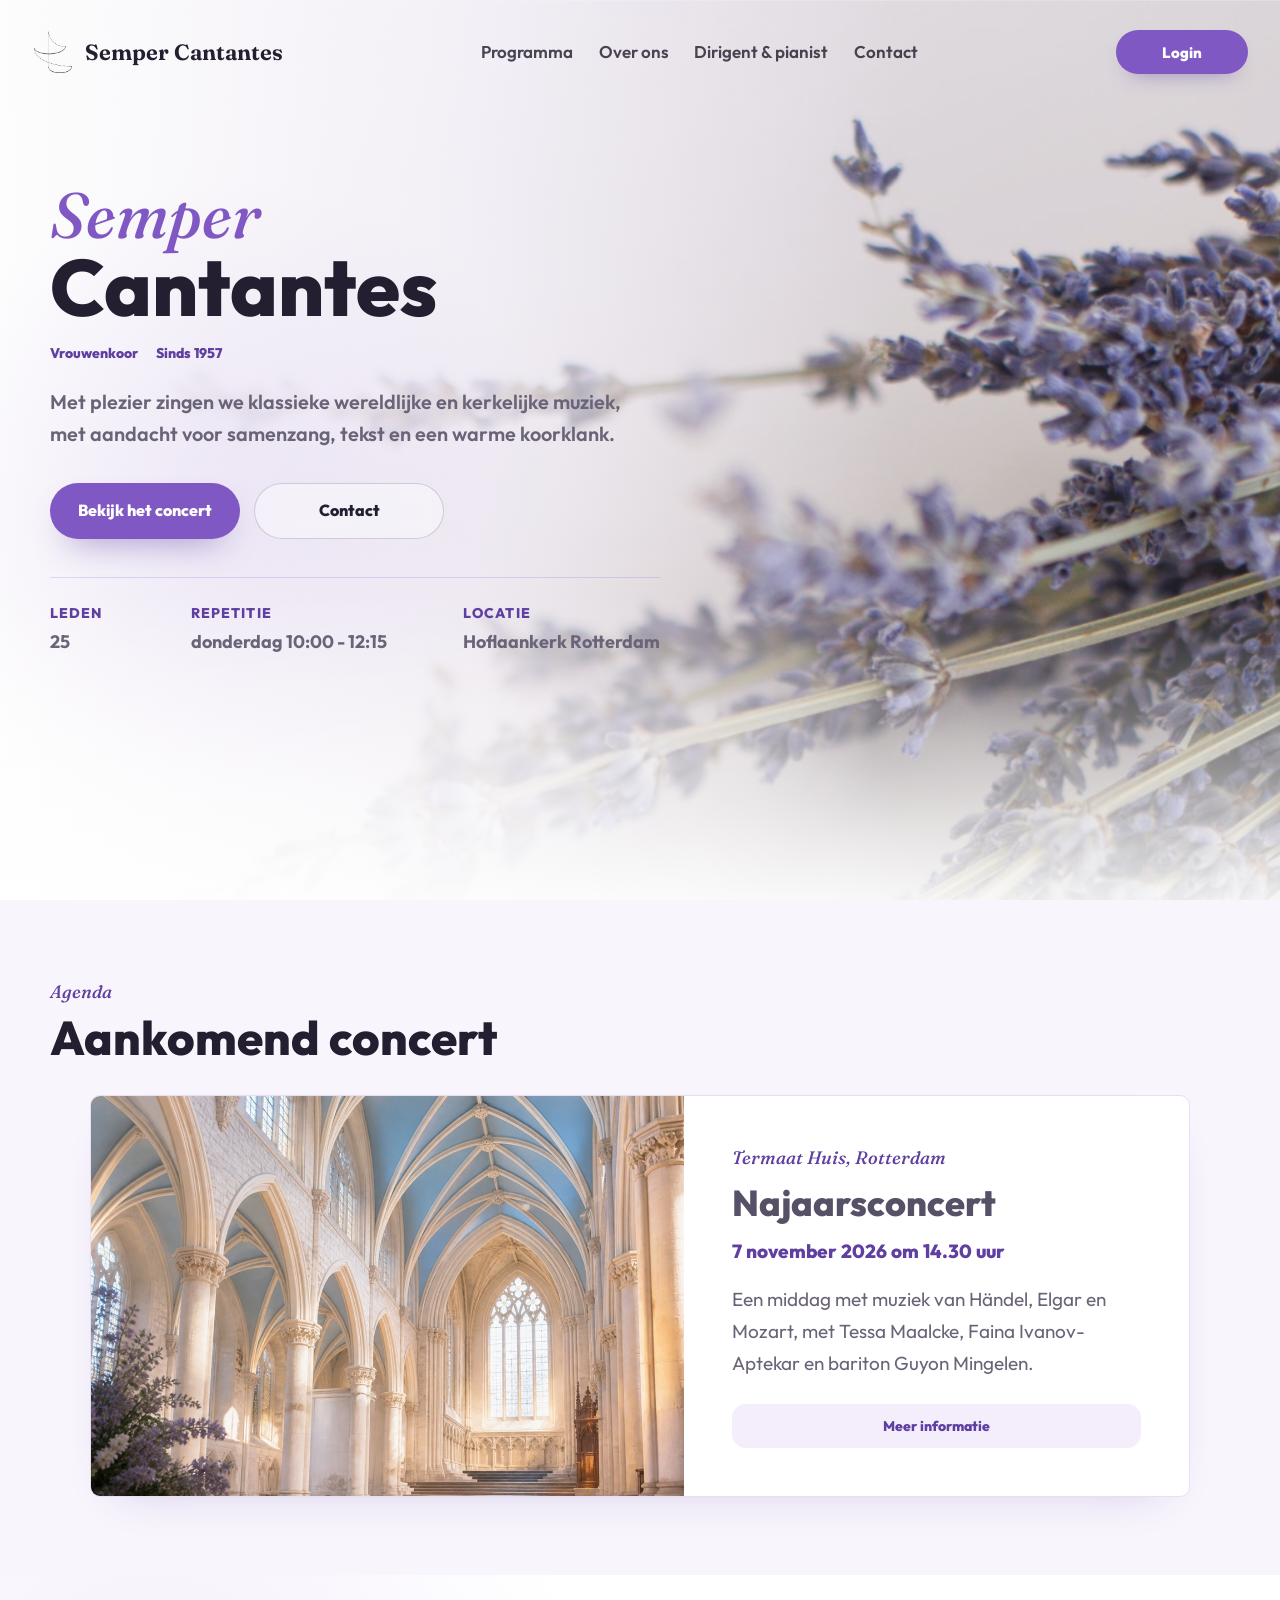
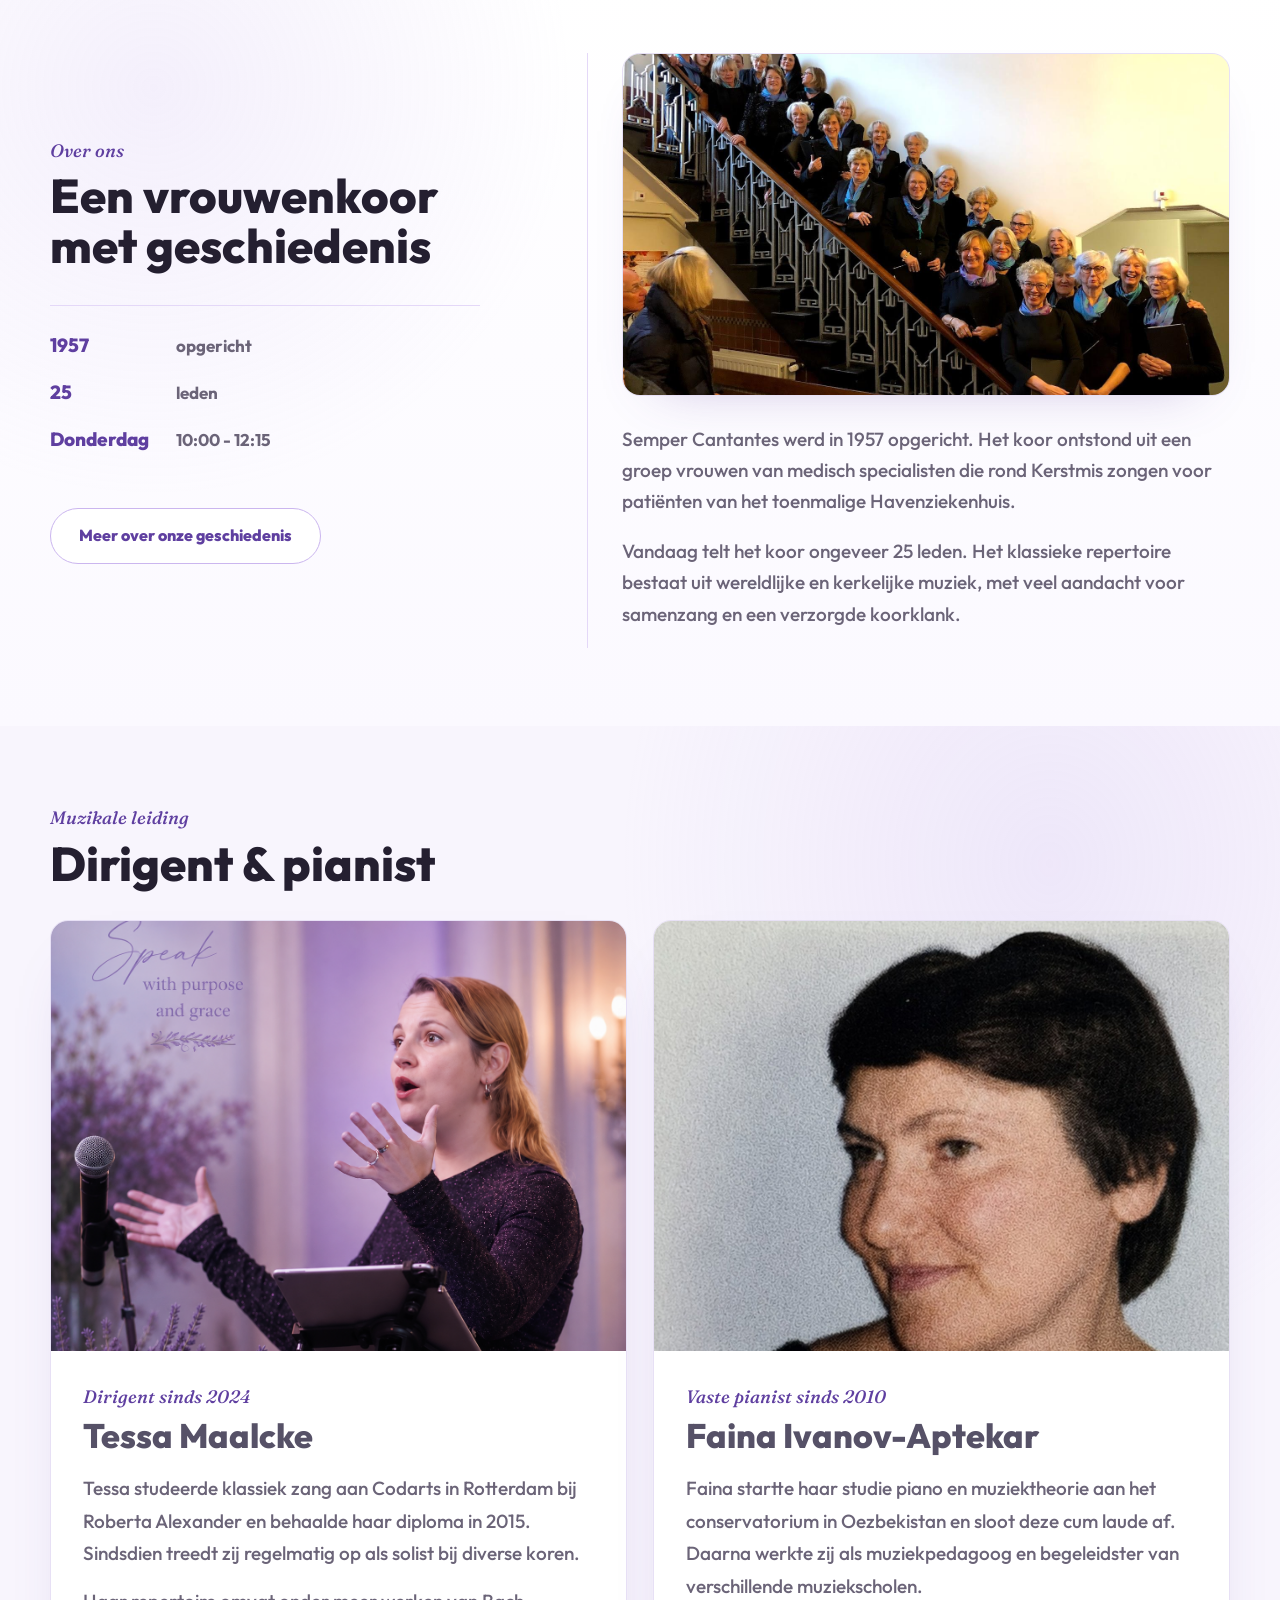
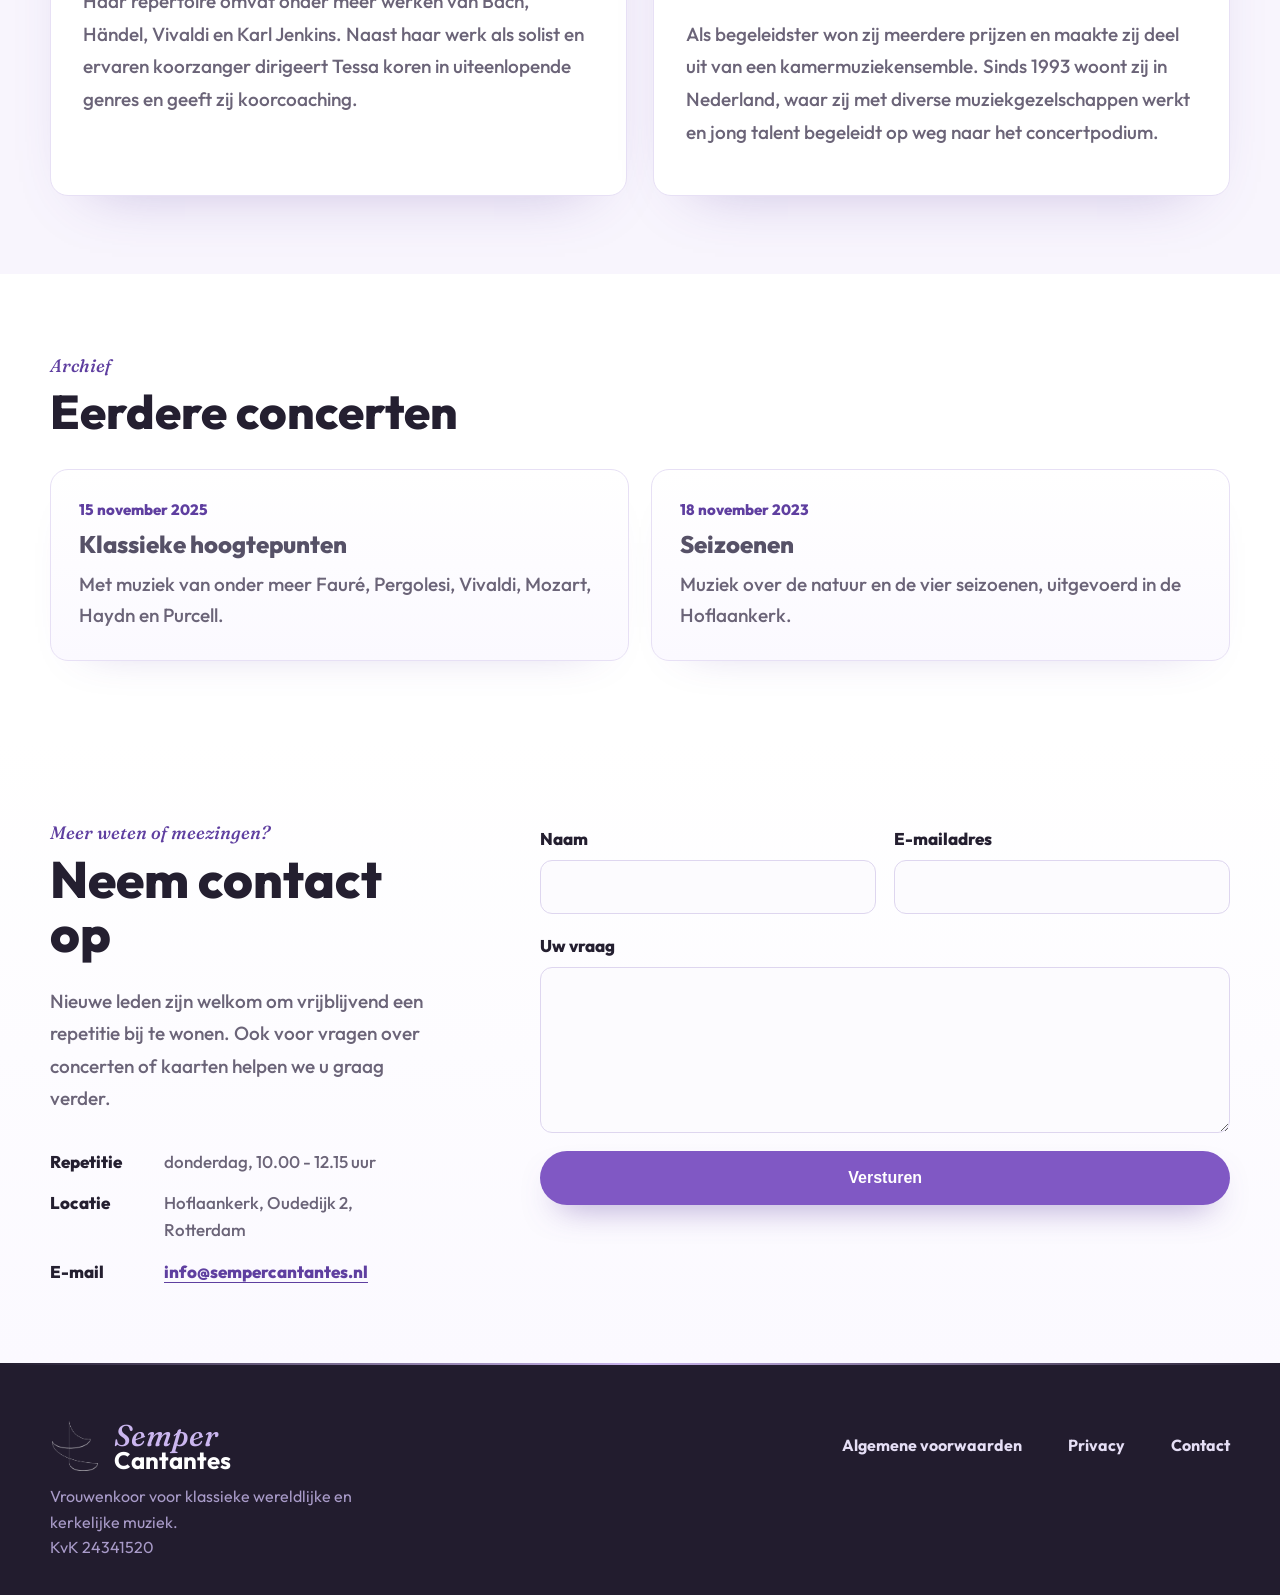
==== commit 27ac1a4e: "Refine final choir site experience" ====
--- a/index.html
+++ b/index.html
@@ -14,7 +14,7 @@
       href="https://fonts.googleapis.com/css2?family=Fraunces:ital,opsz,wght@0,9..144,500;0,9..144,650;1,9..144,500;1,9..144,650&family=Outfit:wght@400;500;600;700;800&display=swap"
       rel="stylesheet"
     >
-    <link rel="stylesheet" href="styles.css?v=final-polish-20260808">
+    <link rel="stylesheet" href="styles.css?v=final-refinement-20260808">
   </head>
   <body data-version="client-round-20260716">
     <!-- Hero and primary navigation -->
@@ -39,11 +39,20 @@
               class="login-link"
               type="button"
               data-login-demo
+              data-member-logged-out
               aria-haspopup="dialog"
               aria-controls="login-demo"
             >
               Login
             </button>
+            <div class="mobile-member-area" data-member-profile hidden>
+              <p>
+                <span class="member-avatar" aria-hidden="true">S</span>
+                Welkom <strong data-member-display-name>Sibylle</strong>
+              </p>
+              <a href="verjaardagen.html">Verjaardagen</a>
+              <button type="button" data-member-logout>Uitloggen</button>
+            </div>
           </div>
         </details>
         <div class="nav-links">
@@ -57,11 +66,22 @@
             class="login-link"
             type="button"
             data-login-demo
+            data-member-logged-out
             aria-haspopup="dialog"
             aria-controls="login-demo"
           >
             Login
           </button>
+          <details class="member-profile" data-member-profile hidden>
+            <summary>
+              <span class="member-avatar" aria-hidden="true">S</span>
+              <span>Welkom <strong data-member-display-name>Sibylle</strong></span>
+            </summary>
+            <div class="member-profile-menu">
+              <a href="verjaardagen.html">Verjaardagen</a>
+              <button type="button" data-member-logout>Uitloggen</button>
+            </div>
+          </details>
         </div>
       </nav>
 
@@ -110,8 +130,8 @@
             <article class="concert-card concert-card-featured">
               <div class="concert-image">
                 <img
-                  src="assets/najaarsconcert-2026.jpeg"
-                  alt="Affiche van het Najaarsconcert van Semper Cantantes op 7 november 2026"
+                  src="assets/najaarsconcert-card.jpg"
+                  alt="Licht kerkinterieur met blauwe gewelven voor het Najaarsconcert"
                 >
               </div>
               <div class="concert-body">
@@ -206,7 +226,7 @@
             <article class="team-card">
               <div class="team-image team-image-faina">
                 <img
-                  src="assets/faina-ivanov-aptekar.jpeg"
+                  src="assets/faina-ivanov-aptekar-crop.jpeg"
                   alt="Pianist Faina Ivanov-Aptekar"
                 >
               </div>
@@ -333,8 +353,7 @@
           <p class="eyebrow">Ledenomgeving</p>
           <h2 id="login-demo-title">Welkom</h2>
           <p class="auth-intro">
-            Log in om de demonstratie van de verjaardagslijst te bekijken.
-            Alle namen en data in deze omgeving zijn fictief.
+            Log in met uw gebruikersnaam en wachtwoord.
           </p>
 
           <div class="auth-switch" aria-label="Kies inloggen of registreren">
@@ -343,9 +362,9 @@
           </div>
 
           <form class="auth-form" data-login-form novalidate>
-            <label for="member-email">
-              E-mailadres
-              <input id="member-email" type="email" name="email" autocomplete="email" required>
+            <label for="member-username">
+              Gebruikersnaam
+              <input id="member-username" type="text" name="username" autocomplete="username" required>
             </label>
             <label for="member-password">
               Wachtwoord
@@ -357,75 +376,36 @@
                 required
               >
             </label>
-            <p class="demo-credentials">
-              Demo: <strong>lid@sempercantantes.nl</strong> met wachtwoord
-              <strong>semper1957</strong>
-            </p>
             <p class="auth-message" data-login-message role="alert"></p>
             <button class="button button-primary" type="submit">Inloggen</button>
           </form>
 
-          <form class="auth-form" data-register-form hidden novalidate>
-            <label for="register-name">
-              Naam
-              <input id="register-name" type="text" name="name" autocomplete="name" required>
-            </label>
-            <label for="register-email">
-              E-mailadres
-              <input id="register-email" type="email" name="email" autocomplete="email" required>
-            </label>
-            <label for="register-password">
-              Wachtwoord
-              <input
-                id="register-password"
-                type="password"
-                name="password"
-                autocomplete="new-password"
-                minlength="6"
-                required
-              >
-            </label>
-            <p class="auth-message" data-register-message role="alert"></p>
-            <button class="button button-primary" type="submit">Account aanmaken</button>
-          </form>
+          <div class="registration-message" data-register-panel hidden>
+            <h3 id="registration-title" tabindex="-1">Registreren</h3>
+            <p>
+              Registreren is in deze demonstratie nog niet beschikbaar. In een
+              toekomstige ledenomgeving worden accounts door Semper Cantantes beheerd.
+            </p>
+          </div>
 
           <p class="login-demo-note">
-            Dit is een lokale demonstratie: er wordt niets opgeslagen. Voor een
-            echte, beveiligde ledenomgeving is een backend met toegangsbeheer nodig.
+            Deze demonstratie bewaart alleen de inlogstatus in deze browser.
           </p>
-        </section>
-
-        <section class="member-view" data-member-view hidden aria-labelledby="birthday-title">
-          <p class="eyebrow">Ledenomgeving</p>
-          <h2 id="birthday-title" tabindex="-1">Verjaardagen</h2>
-          <p>Welkom, <strong data-member-name>demolid</strong>. Dit overzicht gebruikt fictieve namen.</p>
-
-          <div class="birthday-months" aria-label="Fictieve verjaardagslijst per maand">
-            <section><h3>Januari</h3><p>Anna <time datetime="2026-01-08">8 januari</time></p></section>
-            <section><h3>Februari</h3><p>Bea <time datetime="2026-02-21">21 februari</time></p></section>
-            <section><h3>Maart</h3><p>Carla <time datetime="2026-03-12">12 maart</time></p></section>
-            <section><h3>April</h3><p>Dora <time datetime="2026-04-04">4 april</time></p></section>
-            <section><h3>Mei</h3><p>Eva <time datetime="2026-05-19">19 mei</time></p></section>
-            <section><h3>Juni</h3><p>Femke <time datetime="2026-06-07">7 juni</time></p></section>
-            <section><h3>Juli</h3><p>Greet <time datetime="2026-07-26">26 juli</time></p></section>
-            <section><h3>Augustus</h3><p>Hanneke <time datetime="2026-08-14">14 augustus</time></p></section>
-            <section><h3>September</h3><p>Iris <time datetime="2026-09-03">3 september</time></p></section>
-            <section><h3>Oktober</h3><p>Joke <time datetime="2026-10-18">18 oktober</time></p></section>
-            <section><h3>November</h3><p>Karin <time datetime="2026-11-09">9 november</time></p></section>
-            <section><h3>December</h3><p>Louise <time datetime="2026-12-22">22 december</time></p></section>
-          </div>
-
-          <button class="button button-outline member-logout" type="button" data-logout>Uitloggen</button>
         </section>
       </div>
     </div>
+
+    <div class="site-feedback" data-site-feedback role="status" aria-live="polite" hidden></div>
 
     <!-- Footer -->
     <footer class="site-footer">
       <div class="footer-inner">
         <div class="footer-brand">
-          <p class="brand-script">Semper</p>
-          <strong>Cantantes</strong>
+          <img class="footer-logo" src="assets/semper-logo.png" alt="">
+          <div>
+            <p class="brand-script">Semper</p>
+            <strong>Cantantes</strong>
+          </div>
           <span>Vrouwenkoor voor klassieke wereldlijke en kerkelijke muziek.</span>
           <span>KvK 24341520</span>
         </div>
@@ -454,128 +434,7 @@
         });
       }
 
-      const loginDemo = document.querySelector("#login-demo");
-      const authView = loginDemo?.querySelector("[data-auth-view]");
-      const memberView = loginDemo?.querySelector("[data-member-view]");
-      const loginForm = loginDemo?.querySelector("[data-login-form]");
-      const registerForm = loginDemo?.querySelector("[data-register-form]");
-      const loginMessage = loginDemo?.querySelector("[data-login-message]");
-      const registerMessage = loginDemo?.querySelector("[data-register-message]");
-      const memberName = loginDemo?.querySelector("[data-member-name]");
-      let loginTrigger = null;
-
-      const setAuthMode = (mode) => {
-        const showLogin = mode === "login";
-        loginForm?.toggleAttribute("hidden", !showLogin);
-        registerForm?.toggleAttribute("hidden", showLogin);
-        loginDemo?.querySelectorAll("[data-auth-mode]").forEach((button) => {
-          button.setAttribute("aria-pressed", String(button.dataset.authMode === mode));
-        });
-        if (loginMessage) loginMessage.textContent = "";
-        if (registerMessage) registerMessage.textContent = "";
-      };
-
-      const showMemberView = (name) => {
-        authView?.setAttribute("hidden", "");
-        memberView?.removeAttribute("hidden");
-        if (memberName) memberName.textContent = name;
-        loginDemo?.querySelector(".login-demo-inner")?.scrollTo({ top: 0 });
-        loginDemo?.querySelector("#birthday-title")?.focus();
-      };
-
-      const resetMemberDemo = () => {
-        memberView?.setAttribute("hidden", "");
-        authView?.removeAttribute("hidden");
-        loginForm?.reset();
-        registerForm?.reset();
-        setAuthMode("login");
-      };
-
-      const openLogin = (trigger) => {
-        loginTrigger = trigger;
-        loginDemo?.removeAttribute("hidden");
-        document.body.classList.add("has-open-dialog");
-        loginDemo?.querySelector("#member-email")?.focus();
-      };
-
-      const closeLogin = () => {
-        loginDemo?.setAttribute("hidden", "");
-        document.body.classList.remove("has-open-dialog");
-        resetMemberDemo();
-        loginTrigger?.focus();
-      };
-
-      document.querySelectorAll("[data-login-demo]").forEach((button) => {
-        button.addEventListener("click", () => {
-          button.closest(".mobile-nav")?.removeAttribute("open");
-          openLogin(button);
-        });
-      });
-
-      document.querySelectorAll("[data-close-login]").forEach((button) => {
-        button.addEventListener("click", closeLogin);
-      });
-
-      loginDemo?.querySelectorAll("[data-auth-mode]").forEach((button) => {
-        button.addEventListener("click", () => setAuthMode(button.dataset.authMode));
-      });
-
-      loginForm?.addEventListener("submit", (event) => {
-        event.preventDefault();
-        const formData = new FormData(loginForm);
-        const email = String(formData.get("email") || "").trim().toLowerCase();
-        const password = String(formData.get("password") || "");
-
-        if (email === "lid@sempercantantes.nl" && password === "semper1957") {
-          showMemberView("demolid");
-          return;
-        }
-
-        if (loginMessage) {
-          loginMessage.textContent = "Deze gegevens kloppen niet. Gebruik de demo-inlog hierboven.";
-        }
-      });
-
-      registerForm?.addEventListener("submit", (event) => {
-        event.preventDefault();
-
-        if (!registerForm.checkValidity()) {
-          if (registerMessage) registerMessage.textContent = "Vul alle velden volledig in.";
-          return;
-        }
-
-        const formData = new FormData(registerForm);
-        const name = String(formData.get("name") || "demolid").trim();
-        showMemberView(name || "demolid");
-      });
-
-      loginDemo?.querySelector("[data-logout]")?.addEventListener("click", () => {
-        resetMemberDemo();
-        loginDemo?.querySelector("#member-email")?.focus();
-      });
-
-      loginDemo?.addEventListener("click", (event) => {
-        if (event.target === loginDemo) closeLogin();
-      });
-
-      document.addEventListener("keydown", (event) => {
-        if (event.key === "Escape" && loginDemo && !loginDemo.hidden) closeLogin();
-
-        if (event.key === "Tab" && loginDemo && !loginDemo.hidden) {
-          const focusableElements = [...loginDemo.querySelectorAll("button:not([disabled]), input:not([disabled])")]
-            .filter((element) => element.offsetParent !== null);
-          const firstElement = focusableElements[0];
-          const lastElement = focusableElements.at(-1);
-
-          if (event.shiftKey && document.activeElement === firstElement) {
-            event.preventDefault();
-            lastElement?.focus();
-          } else if (!event.shiftKey && document.activeElement === lastElement) {
-            event.preventDefault();
-            firstElement?.focus();
-          }
-        }
-      });
     </script>
+    <script src="member-auth.js?v=final-refinement-20260808"></script>
   </body>
 </html>
--- a/styles.css
+++ b/styles.css
@@ -26,6 +26,10 @@
 
 * {
   box-sizing: border-box;
+}
+
+[hidden] {
+  display: none !important;
 }
 
 .visually-hidden {
@@ -914,7 +918,23 @@
 }
 
 .footer-brand {
-  max-width: 340px;
+  display: grid;
+  grid-template-columns: 50px minmax(0, 1fr);
+  column-gap: 14px;
+  max-width: 370px;
+}
+
+.footer-logo {
+  grid-row: 1;
+  width: 50px;
+  height: 50px;
+  object-fit: contain;
+  filter: brightness(0) invert(1);
+  opacity: 0.72;
+}
+
+.footer-brand > div {
+  grid-row: 1;
 }
 
 .footer-brand .brand-script {
@@ -932,6 +952,7 @@
 
 .footer-brand span {
   display: block;
+  grid-column: 1 / -1;
   color: #a99bc9;
   font-size: 16px;
 }
@@ -1046,6 +1067,148 @@
   }
 }
 
+@media (max-width: 900px) {
+  .member-page .subpage-links {
+    display: none;
+  }
+}
+
+@media (max-width: 1024px) {
+  .site-nav {
+    width: 100%;
+    flex-wrap: nowrap;
+    gap: 12px;
+    padding: 11px 20px;
+    border-radius: 0;
+    transform: translateY(10px);
+  }
+
+  .nav-brand {
+    min-width: 0;
+  }
+
+  .nav-links,
+  .nav-actions {
+    display: none;
+  }
+
+  .mobile-nav {
+    position: relative;
+    display: block;
+    margin-left: auto;
+  }
+
+  .mobile-nav > summary {
+    display: inline-flex;
+    align-items: center;
+    justify-content: center;
+    gap: 10px;
+    min-height: 46px;
+    padding: 0 16px;
+    list-style: none;
+    color: var(--white);
+    border-radius: var(--radius-pill);
+    background: var(--lav-600);
+    box-shadow: 0 14px 26px -18px rgba(95, 63, 160, 0.72);
+    cursor: pointer;
+  }
+
+  .mobile-nav > summary::-webkit-details-marker {
+    display: none;
+  }
+
+  .mobile-nav > summary span {
+    font-size: 16px;
+    font-weight: 800;
+  }
+
+  .mobile-nav > summary i,
+  .mobile-nav > summary i::before,
+  .mobile-nav > summary i::after {
+    display: block;
+    width: 16px;
+    height: 2px;
+    border-radius: var(--radius-pill);
+    background: currentColor;
+    transition: transform 180ms ease, opacity 180ms ease;
+  }
+
+  .mobile-nav > summary i {
+    position: relative;
+  }
+
+  .mobile-nav > summary i::before,
+  .mobile-nav > summary i::after {
+    content: "";
+    position: absolute;
+    left: 0;
+  }
+
+  .mobile-nav > summary i::before {
+    top: -5px;
+  }
+
+  .mobile-nav > summary i::after {
+    top: 5px;
+  }
+
+  .mobile-nav[open] > summary i {
+    background: transparent;
+  }
+
+  .mobile-nav[open] > summary i::before {
+    transform: translateY(5px) rotate(45deg);
+  }
+
+  .mobile-nav[open] > summary i::after {
+    transform: translateY(-5px) rotate(-45deg);
+  }
+
+  .mobile-nav-panel {
+    position: absolute;
+    top: calc(100% + 12px);
+    right: 0;
+    width: min(86vw, 340px);
+    padding: 12px;
+    border: 1px solid rgba(231, 224, 245, 0.96);
+    border-radius: 18px;
+    background: rgba(255, 255, 255, 0.98);
+    box-shadow: 0 24px 54px -30px rgba(36, 31, 48, 0.45);
+    backdrop-filter: blur(18px);
+  }
+
+  .mobile-nav-panel .nav-link {
+    display: flex;
+    align-items: center;
+    min-height: 50px;
+    padding: 0 13px;
+    color: var(--ink);
+    border-radius: 10px;
+    font-size: 18px;
+  }
+
+  .mobile-nav-panel .nav-link:hover {
+    background: var(--lav-100);
+  }
+
+  .mobile-nav-panel .nav-link::after {
+    display: none;
+  }
+
+  .mobile-nav-panel .login-link {
+    width: 100%;
+    min-height: 50px;
+    margin-top: 8px;
+    font-size: 17px;
+  }
+}
+
+@media (min-width: 761px) and (max-width: 1024px) and (orientation: portrait) {
+  .hero {
+    min-height: min(84svh, 850px);
+  }
+}
+
 @media (max-width: 760px) {
   .hero {
     min-height: 100svh;
@@ -1055,14 +1218,9 @@
   }
 
   .site-nav {
-    width: 100%;
     margin-top: 0;
-    flex-wrap: nowrap;
-    gap: 12px;
     padding: 10px 16px;
-    border-radius: 0;
     font-size: 14px;
-    transform: translateY(10px);
   }
 
   .nav-brand {
@@ -1077,114 +1235,6 @@
 
   .nav-brand span {
     font-size: 18px;
-  }
-
-  .nav-links,
-  .nav-actions {
-    display: none;
-  }
-
-  .mobile-nav {
-    position: relative;
-    display: block;
-    margin-left: auto;
-  }
-
-  .mobile-nav summary {
-    display: inline-flex;
-    align-items: center;
-    justify-content: center;
-    gap: 10px;
-    min-height: 44px;
-    padding: 0 14px 0 16px;
-    border-radius: var(--radius-pill);
-    color: var(--white);
-    background: var(--lav-600);
-    box-shadow: 0 14px 26px -18px rgba(95, 63, 160, 0.72);
-    cursor: pointer;
-    list-style: none;
-  }
-
-  .mobile-nav summary::-webkit-details-marker {
-    display: none;
-  }
-
-  .mobile-nav summary span {
-    font-size: 14px;
-    font-weight: 800;
-  }
-
-  .mobile-nav summary i,
-  .mobile-nav summary i::before,
-  .mobile-nav summary i::after {
-    display: block;
-    width: 15px;
-    height: 2px;
-    border-radius: var(--radius-pill);
-    background: currentColor;
-    transition: transform 180ms ease, opacity 180ms ease;
-  }
-
-  .mobile-nav summary i {
-    position: relative;
-  }
-
-  .mobile-nav summary i::before,
-  .mobile-nav summary i::after {
-    content: "";
-    position: absolute;
-    left: 0;
-  }
-
-  .mobile-nav summary i::before {
-    top: -5px;
-  }
-
-  .mobile-nav summary i::after {
-    top: 5px;
-  }
-
-  .mobile-nav[open] summary i {
-    background: transparent;
-  }
-
-  .mobile-nav[open] summary i::before {
-    transform: translateY(5px) rotate(45deg);
-  }
-
-  .mobile-nav[open] summary i::after {
-    transform: translateY(-5px) rotate(-45deg);
-  }
-
-  .mobile-nav-panel {
-    position: absolute;
-    top: calc(100% + 12px);
-    right: 0;
-    width: min(82vw, 310px);
-    padding: 12px;
-    border: 1px solid rgba(231, 224, 245, 0.96);
-    border-radius: 20px;
-    background: rgba(255, 255, 255, 0.96);
-    box-shadow: 0 24px 54px -30px rgba(36, 31, 48, 0.45);
-    backdrop-filter: blur(18px);
-  }
-
-  .mobile-nav-panel .nav-link {
-    display: flex;
-    align-items: center;
-    min-height: 44px;
-    padding: 0 12px;
-    border-radius: 12px;
-    color: var(--ink);
-    font-size: 16px;
-  }
-
-  .mobile-nav-panel .nav-link:hover {
-    background: var(--lav-100);
-  }
-
-  .mobile-nav-panel .nav-link::after {
-    display: none;
   }
 
   .mobile-socials {
@@ -1209,11 +1259,6 @@
     font-size: 14px;
   }
 
-  .mobile-nav-panel .login-link {
-    width: 100%;
-    margin-top: 8px;
-  }
-
   .hero-content {
     width: min(100% - 24px, 700px);
     padding: 54px 0 58px;
@@ -1396,13 +1441,43 @@
   }
 
   .footer-inner {
+    align-items: center;
     width: min(100% - 24px, 700px);
-    gap: 24px;
-    text-align: left;
+    gap: 30px;
+    text-align: center;
+  }
+
+  .footer-brand {
+    justify-items: center;
+    grid-template-columns: 1fr;
+  }
+
+  .footer-logo,
+  .footer-brand > div,
+  .footer-brand span {
+    grid-row: auto;
+    grid-column: 1;
+  }
+
+  .footer-logo {
+    width: 46px;
+    height: 46px;
+    margin-bottom: 8px;
   }
 
   .footer-inner nav {
-    gap: 14px;
+    flex-direction: column;
+    gap: 0;
+    width: 100%;
+  }
+
+  .footer-inner nav a {
+    display: flex;
+    align-items: center;
+    justify-content: center;
+    width: 100%;
+    min-height: 48px;
+    border-top: 1px solid rgba(229, 222, 245, 0.16);
   }
 }
 
@@ -1489,24 +1564,20 @@
 }
 
 .upcoming-concert {
-  max-width: 980px;
+  max-width: 1100px;
+  margin: 0 auto;
 }
 
 .concert-card-featured {
   display: grid;
-  grid-template-columns: minmax(320px, 0.92fr) minmax(340px, 1.08fr);
-}
-
-.concert-card-featured .concert-image img {
-  height: 100%;
-  aspect-ratio: auto;
+  grid-template-columns: minmax(420px, 1.08fr) minmax(360px, 0.92fr);
 }
 
 .concert-card-featured .concert-image {
   display: grid;
-  min-height: 580px;
+  min-height: 360px;
   place-items: center;
-  background: #e9e4ee;
+  background: var(--lav-100);
 }
 
 .concert-card-featured .concert-image::after {
@@ -1516,7 +1587,8 @@
 .concert-card-featured .concert-image img {
   width: 100%;
   height: 100%;
-  object-fit: contain;
+  aspect-ratio: auto;
+  object-fit: cover;
 }
 
 .concert-card-featured:hover .concert-image img {
@@ -1732,6 +1804,13 @@
 
   .upcoming-concert {
     max-width: none;
+  }
+
+  .concert-card-featured .concert-image,
+  .concert-card-featured .concert-image img {
+    min-height: 0;
+    height: 100%;
+    aspect-ratio: 16 / 9;
   }
 }
 
@@ -2061,7 +2140,7 @@
 }
 
 .history-main {
-  width: min(980px, calc(100% - 40px));
+  width: min(1020px, calc(100% - 40px));
   margin: 0 auto;
   padding: 72px 0 110px;
 }
@@ -2099,17 +2178,17 @@
   position: absolute;
   top: 18px;
   bottom: 18px;
-  left: 91px;
-  width: 1px;
-  background: var(--lav-200);
+  left: 104px;
+  width: 2px;
+  background: linear-gradient(180deg, var(--lav-300), rgba(203, 182, 239, 0.35));
 }
 
 .history-timeline li {
   position: relative;
   display: grid;
-  grid-template-columns: 92px minmax(0, 1fr);
-  gap: 34px;
-  padding: 0 0 46px;
+  grid-template-columns: 106px minmax(0, 1fr);
+  gap: 38px;
+  padding: 0;
 }
 
 .history-timeline li:last-child {
@@ -2120,37 +2199,58 @@
   position: relative;
   z-index: 1;
   align-self: start;
-  padding: 8px 0;
+  padding: 7px 0;
   color: var(--lav-700);
   background: #fbf9ff;
-  font-size: 20px;
-  font-weight: 800;
+  font-family: var(--font-display);
+  font-size: 23px;
+  font-weight: 650;
 }
 
 .history-timeline time::after {
   content: "";
   position: absolute;
-  top: 17px;
-  right: -5px;
-  width: 9px;
-  height: 9px;
-  border: 3px solid var(--white);
+  top: 16px;
+  right: -7px;
+  width: 11px;
+  height: 11px;
+  border: 3px solid #fbf9ff;
   border-radius: 50%;
   background: var(--lav-600);
   box-shadow: 0 0 0 1px var(--lav-300);
 }
 
 .history-timeline div {
-  padding: 26px 30px;
-  border: 1px solid var(--line);
-  border-radius: var(--radius-md);
-  background: rgba(255, 255, 255, 0.86);
-  box-shadow: 0 18px 44px -36px rgba(95, 63, 160, 0.4);
+  padding: 4px 0 42px 20px;
+  border-bottom: 1px solid var(--line);
+}
+
+.history-timeline li:last-child div {
+  padding-bottom: 0;
+  border-bottom: 0;
 }
 
 .history-timeline h2 {
   margin-bottom: 10px;
-  font-size: 25px;
+  font-size: 28px;
+}
+
+.history-closing {
+  max-width: 760px;
+  margin: 58px 0 0 144px;
+  padding-top: 30px;
+  border-top: 1px solid var(--lav-200);
+}
+
+.history-closing h2 {
+  margin-bottom: 10px;
+  font-size: 30px;
+}
+
+.history-closing > p:last-child {
+  margin-bottom: 0;
+  color: var(--ink-soft);
+  font-size: 18px;
 }
 
 .history-timeline p {
@@ -2176,47 +2276,6 @@
     width: 100%;
   }
 
-  .history-main {
-    width: min(100% - 24px, 600px);
-    padding: 48px 0 72px;
-  }
-
-  .history-header {
-    margin-bottom: 42px;
-  }
-
-  .history-header h1 {
-    font-size: 42px;
-  }
-
-  .history-header > p:last-child {
-    font-size: 18px;
-  }
-
-  .history-timeline::before {
-    left: 0;
-  }
-
-  .history-timeline li {
-    grid-template-columns: 1fr;
-    gap: 10px;
-    padding: 0 0 34px 20px;
-  }
-
-  .history-timeline time {
-    padding: 0;
-    background: transparent;
-  }
-
-  .history-timeline time::after {
-    top: 8px;
-    right: auto;
-    left: -25px;
-  }
-
-  .history-timeline div {
-    padding: 22px;
-  }
 }
 
 .login-demo {
@@ -2366,13 +2425,17 @@
   width: 100%;
 }
 
-.login-demo .demo-credentials {
-  margin: -2px 0 0;
-  padding: 14px 16px;
-  border-left: 3px solid var(--lav-300);
-  background: var(--bg-soft);
-  font-size: 15px;
-  line-height: 1.55;
+.registration-message {
+  padding: 22px 0 6px;
+}
+
+.registration-message h3 {
+  margin-bottom: 12px;
+  font-size: 24px;
+}
+
+.registration-message p {
+  margin-bottom: 0;
 }
 
 .auth-message {
@@ -2387,14 +2450,6 @@
   display: none;
 }
 
-.member-view > p:not(.eyebrow) {
-  max-width: 56ch;
-}
-
-.member-view h2:focus {
-  outline: none;
-}
-
 .birthday-months {
   display: grid;
   grid-template-columns: repeat(2, minmax(0, 1fr));
@@ -2408,6 +2463,7 @@
   border-bottom: 1px solid var(--line);
 }
 
+.birthday-months h2,
 .birthday-months h3 {
   margin-bottom: 8px;
   color: var(--lav-700);
@@ -2416,25 +2472,283 @@
   font-weight: 650;
 }
 
-.login-demo .birthday-months p {
+.birthday-months p {
   display: flex;
   justify-content: space-between;
   gap: 16px;
   margin: 0;
   color: var(--ink);
   font-size: 17px;
+  font-weight: 500;
+}
+
+.birthday-months p + p {
+  margin-top: 10px;
+  padding-top: 10px;
+  border-top: 1px solid rgba(231, 224, 245, 0.72);
 }
 
 .birthday-months time {
   color: var(--ink-soft);
-}
-
-.member-logout {
-  min-width: 160px;
+  text-align: right;
+  white-space: nowrap;
+}
+
+.birthday-months .birthday-empty {
+  display: block;
+  color: var(--ink-faint);
+  font-style: italic;
 }
 
 .login-link {
   min-height: 44px;
+}
+
+.member-profile {
+  position: relative;
+  flex: 0 0 auto;
+}
+
+.member-profile > summary {
+  display: inline-flex;
+  align-items: center;
+  justify-content: center;
+  gap: 10px;
+  min-height: 44px;
+  padding: 5px 16px 5px 8px;
+  list-style: none;
+  color: var(--lav-700);
+  border: 1px solid var(--lav-300);
+  border-radius: var(--radius-pill);
+  background: rgba(255, 255, 255, 0.84);
+  box-shadow: 0 10px 24px -18px rgba(95, 63, 160, 0.52);
+  font-size: 15px;
+  font-weight: 800;
+  cursor: pointer;
+}
+
+.member-avatar {
+  display: inline-grid;
+  flex: 0 0 auto;
+  width: 32px;
+  height: 32px;
+  place-items: center;
+  color: var(--white);
+  border-radius: 50%;
+  background: var(--lav-600);
+  font-size: 16px;
+  font-weight: 800;
+}
+
+.member-profile > summary::-webkit-details-marker {
+  display: none;
+}
+
+.member-profile > summary::after {
+  content: "";
+  width: 7px;
+  height: 7px;
+  margin-top: -4px;
+  border-right: 2px solid currentColor;
+  border-bottom: 2px solid currentColor;
+  transform: rotate(45deg);
+  transition: transform 160ms ease;
+}
+
+.member-profile[open] > summary {
+  border-color: var(--lav-500);
+  background: var(--white);
+}
+
+.member-profile[open] > summary::after {
+  margin-top: 4px;
+  transform: rotate(225deg);
+}
+
+.member-profile-menu {
+  position: absolute;
+  top: calc(100% + 10px);
+  right: 0;
+  z-index: 40;
+  width: 220px;
+  padding: 8px;
+  border: 1px solid var(--line);
+  border-radius: 10px;
+  background: rgba(255, 255, 255, 0.98);
+  box-shadow: 0 20px 46px -24px rgba(36, 31, 48, 0.44);
+}
+
+.member-profile-menu a,
+.member-profile-menu button {
+  display: flex;
+  align-items: center;
+  width: 100%;
+  min-height: 46px;
+  padding: 9px 12px;
+  color: var(--ink);
+  border: 0;
+  border-radius: 7px;
+  background: transparent;
+  font: inherit;
+  font-size: 16px;
+  font-weight: 700;
+  text-align: left;
+  cursor: pointer;
+}
+
+.member-profile-menu a:hover,
+.member-profile-menu button:hover,
+.member-profile-menu a[aria-current="page"] {
+  color: var(--lav-700);
+  background: var(--lav-100);
+}
+
+.member-profile-menu button {
+  margin-top: 4px;
+  border-top: 1px solid var(--line);
+  border-radius: 0 0 7px 7px;
+}
+
+.member-profile > summary:focus-visible,
+.member-profile-menu a:focus-visible,
+.member-profile-menu button:focus-visible,
+.mobile-member-area a:focus-visible,
+.mobile-member-area button:focus-visible {
+  outline: 3px solid rgba(128, 88, 196, 0.34);
+  outline-offset: 3px;
+}
+
+.mobile-member-area {
+  margin-top: 10px;
+  padding-top: 14px;
+  border-top: 1px solid var(--line);
+}
+
+.mobile-member-area p {
+  display: flex;
+  align-items: center;
+  gap: 10px;
+  margin: 0 0 8px;
+  padding: 0 12px 10px;
+  color: var(--ink);
+  font-size: 18px;
+}
+
+.mobile-member-area a,
+.mobile-member-area button {
+  display: flex;
+  align-items: center;
+  width: 100%;
+  min-height: 50px;
+  padding: 0 13px;
+  color: var(--ink);
+  border: 0;
+  border-radius: 10px;
+  background: transparent;
+  font: inherit;
+  font-size: 18px;
+  font-weight: 700;
+  text-align: left;
+  cursor: pointer;
+}
+
+.mobile-member-area a:hover,
+.mobile-member-area button:hover {
+  color: var(--lav-700);
+  background: var(--lav-100);
+}
+
+.mobile-member-area button {
+  border-top: 1px solid var(--line);
+  border-radius: 0 0 10px 10px;
+}
+
+.site-feedback {
+  position: fixed;
+  right: 20px;
+  bottom: 20px;
+  z-index: 1200;
+  max-width: min(420px, calc(100% - 40px));
+  padding: 15px 18px;
+  color: var(--white);
+  border-radius: 8px;
+  background: var(--plum);
+  box-shadow: 0 20px 50px -24px rgba(36, 31, 48, 0.68);
+  font-size: 16px;
+  font-weight: 700;
+  line-height: 1.5;
+}
+
+.member-page {
+  min-height: 100vh;
+  background: linear-gradient(180deg, var(--white) 0%, var(--bg-soft) 100%);
+}
+
+.member-page-actions {
+  display: flex;
+  align-items: center;
+  gap: 12px;
+  margin-left: auto;
+}
+
+.member-main {
+  width: min(980px, calc(100% - 40px));
+  min-height: calc(100vh - 208px);
+  margin: 0 auto;
+  padding: 64px 0 88px;
+}
+
+.member-page-heading {
+  max-width: 680px;
+  margin: 0 auto 48px;
+  text-align: center;
+}
+
+.member-page-heading h1,
+.member-access h1 {
+  margin-bottom: 20px;
+  font-size: clamp(44px, 6vw, 64px);
+}
+
+.member-page-heading > p:not(.eyebrow),
+.member-access > p:not(.eyebrow) {
+  color: var(--ink-soft);
+  font-size: 19px;
+  font-weight: 500;
+  line-height: 1.7;
+}
+
+.member-page-heading .member-demo-note {
+  margin: 18px 0 0;
+  color: var(--ink-faint);
+  font-size: 16px;
+}
+
+.birthday-page-months {
+  gap: 0 56px;
+  margin: 0;
+}
+
+.birthday-page-months section {
+  padding: 24px 0;
+}
+
+.birthday-page-months h2 {
+  font-size: 24px;
+}
+
+.birthday-page-months p {
+  font-size: 18px;
+}
+
+.member-access {
+  max-width: 650px;
+  margin: 90px auto;
+  text-align: center;
+}
+
+.member-access .button {
+  margin-top: 12px;
 }
 
 @media (min-width: 1001px) and (max-width: 1440px) {
@@ -2829,6 +3143,18 @@
   object-fit: contain;
 }
 
+.detail-media-poster figcaption {
+  padding: 14px 18px 16px;
+  text-align: center;
+  background: var(--white);
+}
+
+.poster-link {
+  display: inline-flex;
+  align-items: center;
+  min-height: 44px;
+}
+
 .concert-program {
   display: grid;
   grid-template-columns: repeat(2, minmax(0, 1fr));
@@ -2877,60 +3203,6 @@
   border-radius: 8px;
 }
 
-/* Refined information pages */
-.history-main {
-  width: min(900px, calc(100% - 40px));
-  padding: 58px 0 86px;
-}
-
-.history-header {
-  margin-bottom: 46px;
-}
-
-.history-timeline li {
-  padding-bottom: 32px;
-}
-
-.history-timeline div {
-  padding: 22px 26px;
-  border-radius: 8px;
-}
-
-/* The history reads as one continuous story instead of a stack of cards. */
-.history-timeline::before,
-.history-timeline time::after {
-  display: none;
-}
-
-.history-timeline li {
-  grid-template-columns: 100px minmax(0, 1fr);
-  gap: 32px;
-  padding: 28px 0;
-  border-top: 1px solid var(--line);
-}
-
-.history-timeline li:first-child {
-  padding-top: 0;
-  border-top: 0;
-}
-
-.history-timeline li:last-child {
-  padding-bottom: 0;
-}
-
-.history-timeline time {
-  padding: 3px 0 0;
-  background: transparent;
-}
-
-.history-timeline div {
-  padding: 0;
-  border: 0;
-  border-radius: 0;
-  background: transparent;
-  box-shadow: none;
-}
-
 .legal-main {
   width: min(760px, calc(100% - 40px));
   padding: 58px 0 84px;
@@ -2958,15 +3230,6 @@
 @media (min-width: 761px) and (max-width: 1000px) {
   :root {
     --section-space: 68px;
-  }
-
-  .concert-card-featured {
-    grid-template-columns: minmax(270px, 0.86fr) minmax(0, 1.14fr);
-  }
-
-  .concert-card-featured .concert-image img {
-    height: 100%;
-    aspect-ratio: auto;
   }
 
   .team-card {
@@ -3027,15 +3290,6 @@
 
   .hero-content {
     text-align: center;
-  }
-
-  .concert-card-featured .concert-image {
-    min-height: 0;
-  }
-
-  .concert-card-featured .concert-image img {
-    height: auto;
-    aspect-ratio: 2 / 3;
   }
 
   .hero-kicker {
@@ -3111,9 +3365,19 @@
   }
 
   .subpage-footer {
-    align-items: flex-start;
+    align-items: center;
     flex-direction: column;
-    padding: 26px 16px;
+    gap: 12px;
+    padding: 30px 16px;
+    text-align: center;
+  }
+
+  .subpage-footer a {
+    display: inline-flex;
+    align-items: center;
+    justify-content: center;
+    min-height: 46px;
+    padding: 0 20px;
   }
 
   .concert-detail-main,
@@ -3184,14 +3448,43 @@
     font-size: 40px;
   }
 
+  .history-header {
+    margin-bottom: 42px;
+  }
+
+  .history-header > p:last-child {
+    font-size: 18px;
+  }
+
   .history-timeline li {
     grid-template-columns: 1fr;
-    gap: 8px;
-    padding: 24px 0;
+    gap: 7px;
+    padding: 0 0 36px 34px;
   }
 
   .history-timeline time {
     padding: 0;
+    background: transparent;
+  }
+
+  .history-timeline::before {
+    left: 6px;
+  }
+
+  .history-timeline time::after {
+    top: 7px;
+    right: auto;
+    left: -33px;
+  }
+
+  .history-timeline div {
+    padding: 0;
+    border-bottom: 0;
+  }
+
+  .history-closing {
+    margin: 46px 0 0;
+    padding-top: 26px;
   }
 
   .birthday-months {
@@ -3199,16 +3492,70 @@
     margin-top: 24px;
   }
 
-  .login-demo .birthday-months p {
-    font-size: 16px;
-  }
-
-  .member-logout {
-    width: 100%;
+  .birthday-page-months {
+    margin-top: 0;
+  }
+
+  .birthday-page-months p {
+    font-size: 18px;
+  }
+
+  .member-main {
+    width: min(100% - 24px, 700px);
+    padding: 44px 0 64px;
+  }
+
+  .member-page-heading {
+    margin-bottom: 34px;
+  }
+
+  .member-page-heading h1,
+  .member-access h1 {
+    font-size: 40px;
+  }
+
+  .member-page-heading > p:not(.eyebrow),
+  .member-access > p:not(.eyebrow) {
+    text-align: left;
+    font-size: 18px;
+  }
+
+  .member-page-heading .member-demo-note {
+    text-align: center;
+  }
+
+  .member-page-actions {
+    gap: 8px;
+  }
+
+  .member-page .member-profile > summary {
+    min-height: 44px;
+    padding: 0 14px;
+    font-size: 14px;
+  }
+
+  .member-page .subpage-home {
+    padding: 0 14px;
+  }
+
+  .site-feedback {
+    right: 12px;
+    bottom: 12px;
+    max-width: calc(100% - 24px);
+  }
+
+  .member-access {
+    margin: 48px auto;
   }
 
   .legal-main h1 {
     font-size: 38px;
+  }
+}
+
+@media (max-width: 480px) {
+  .member-page .subpage-brand span {
+    display: none;
   }
 }
 
